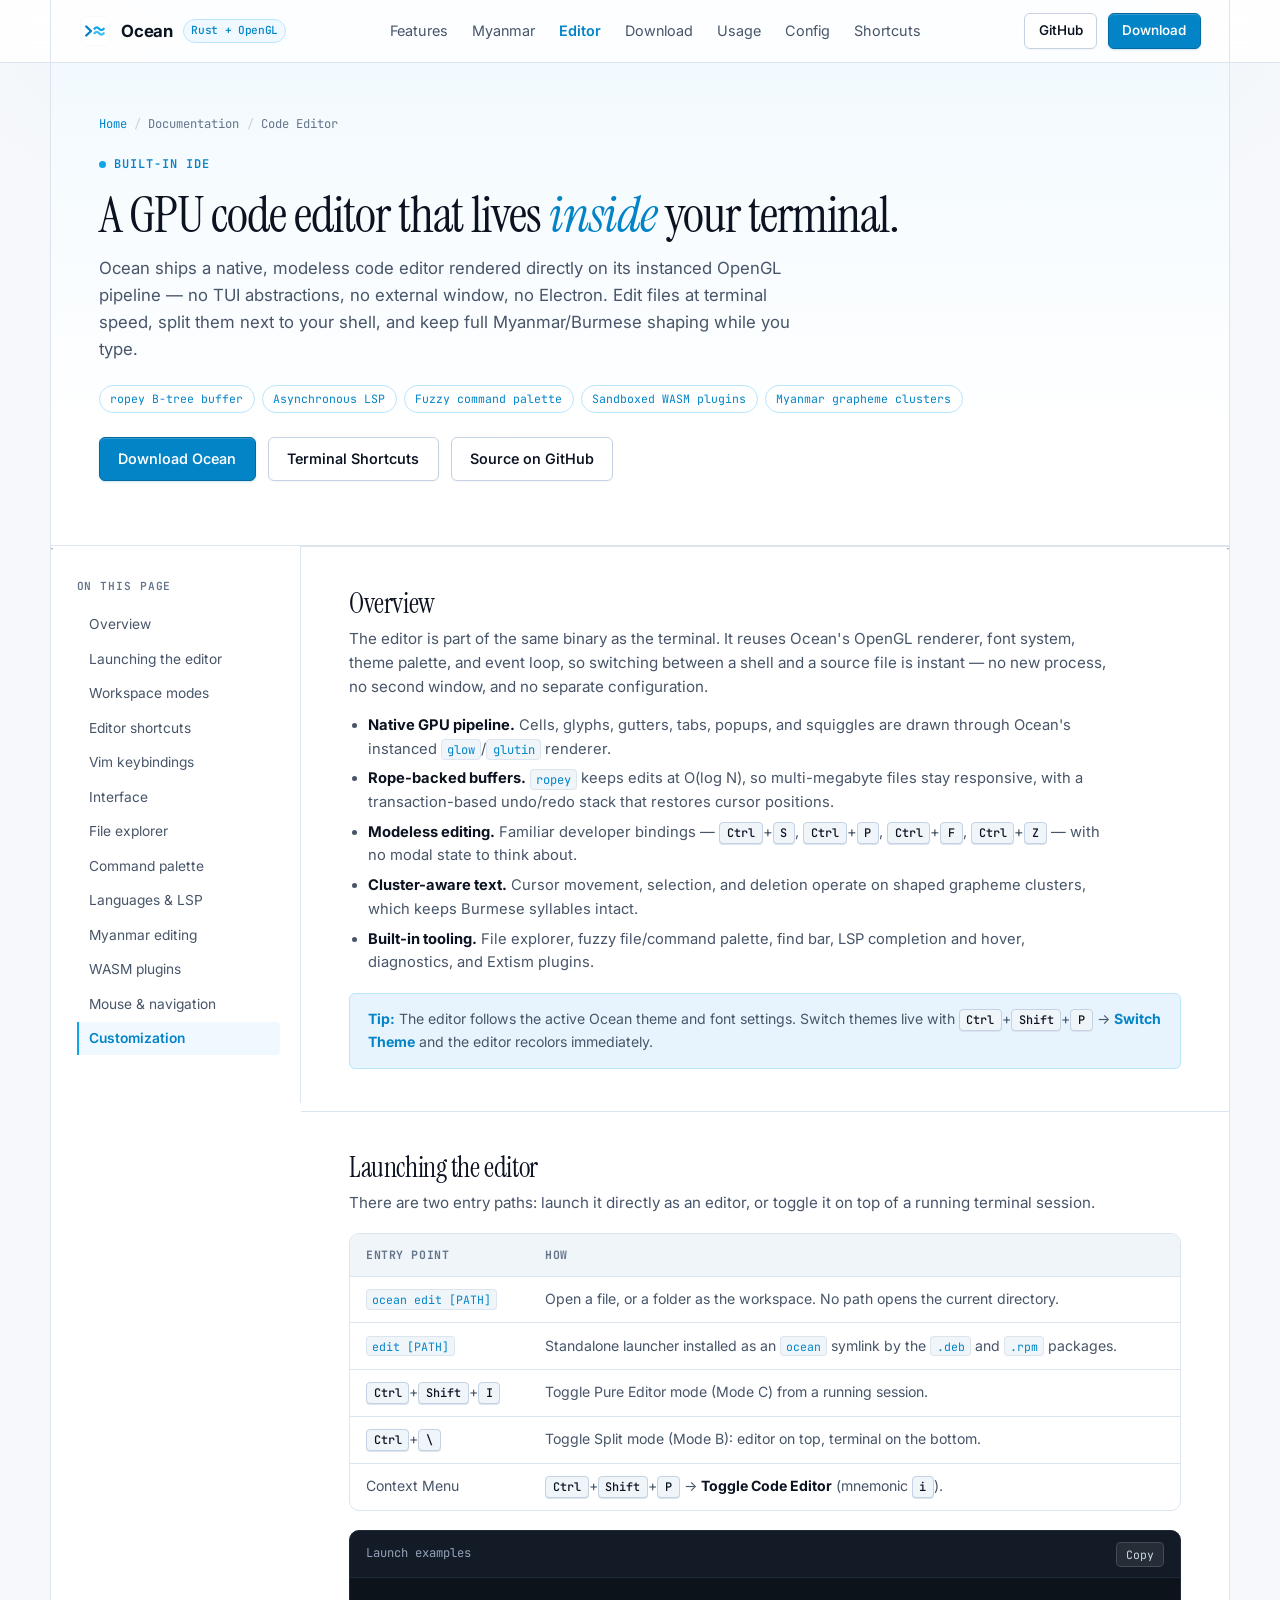
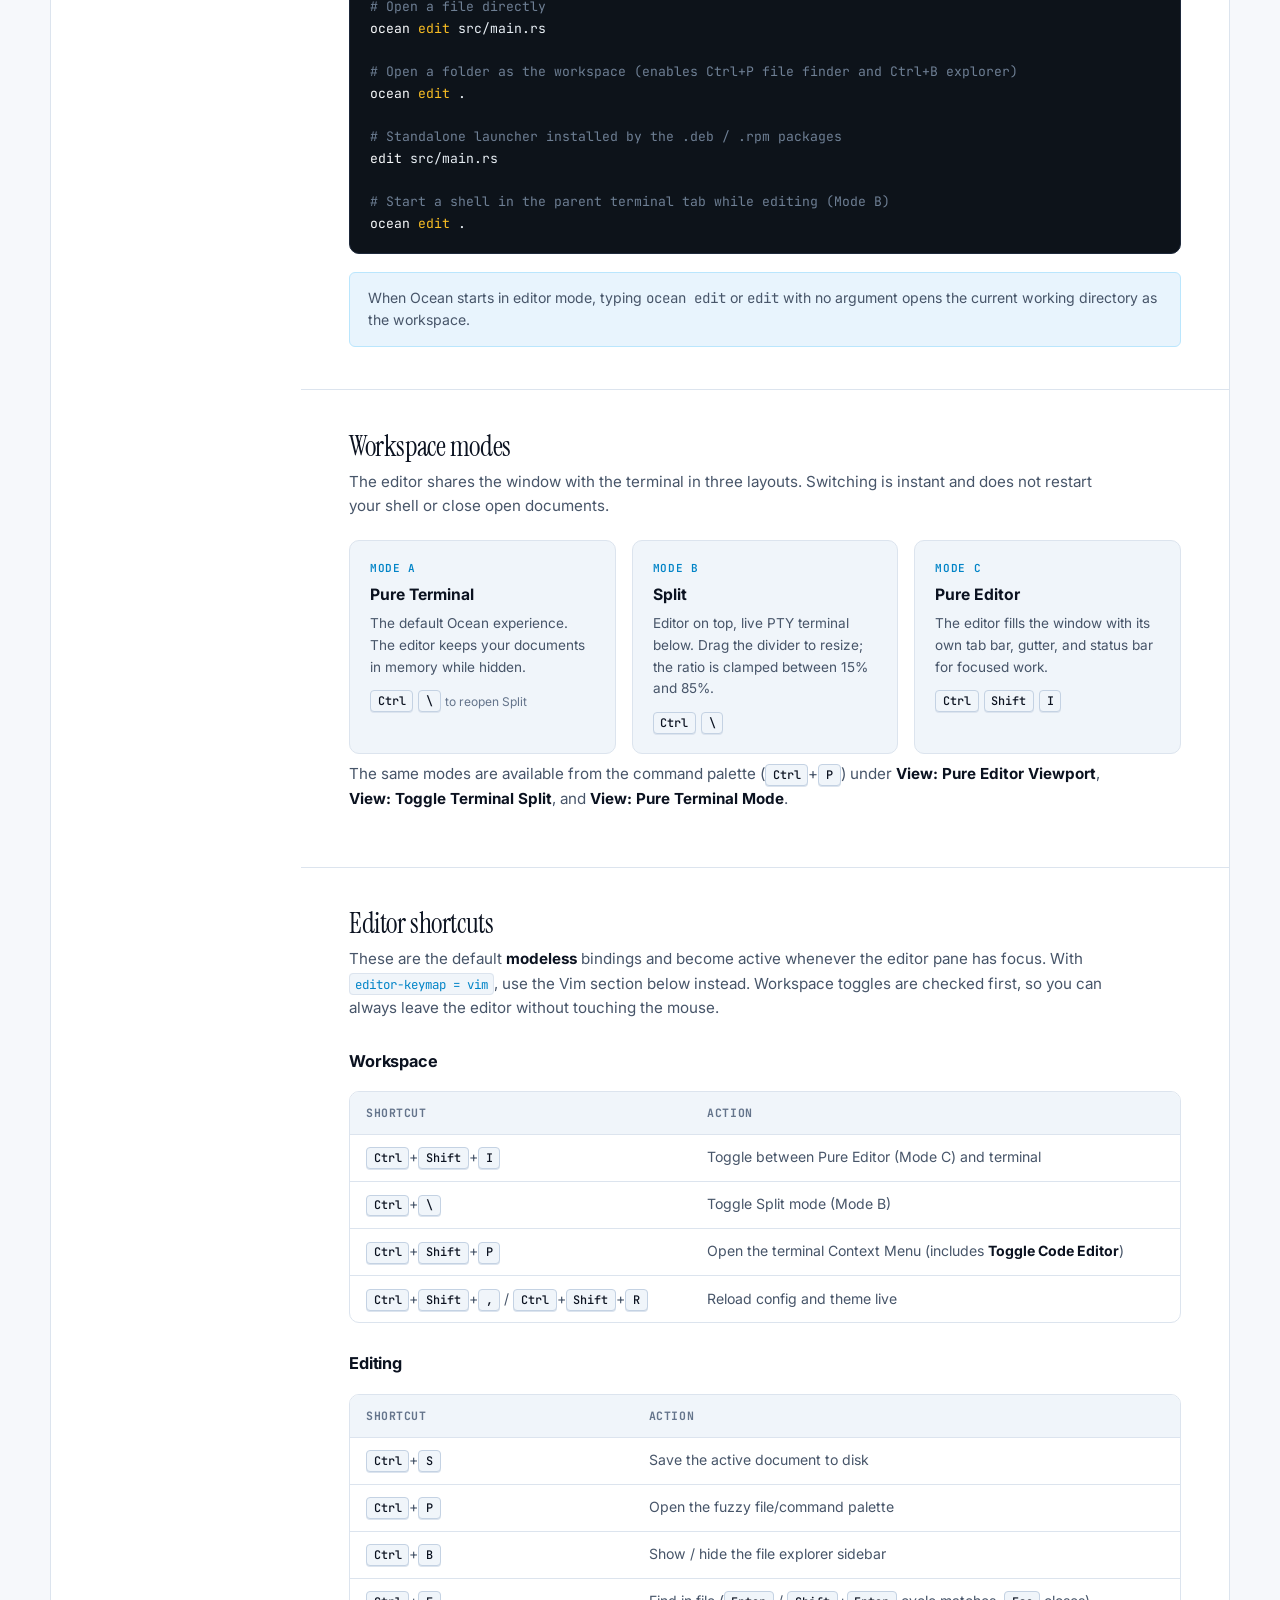
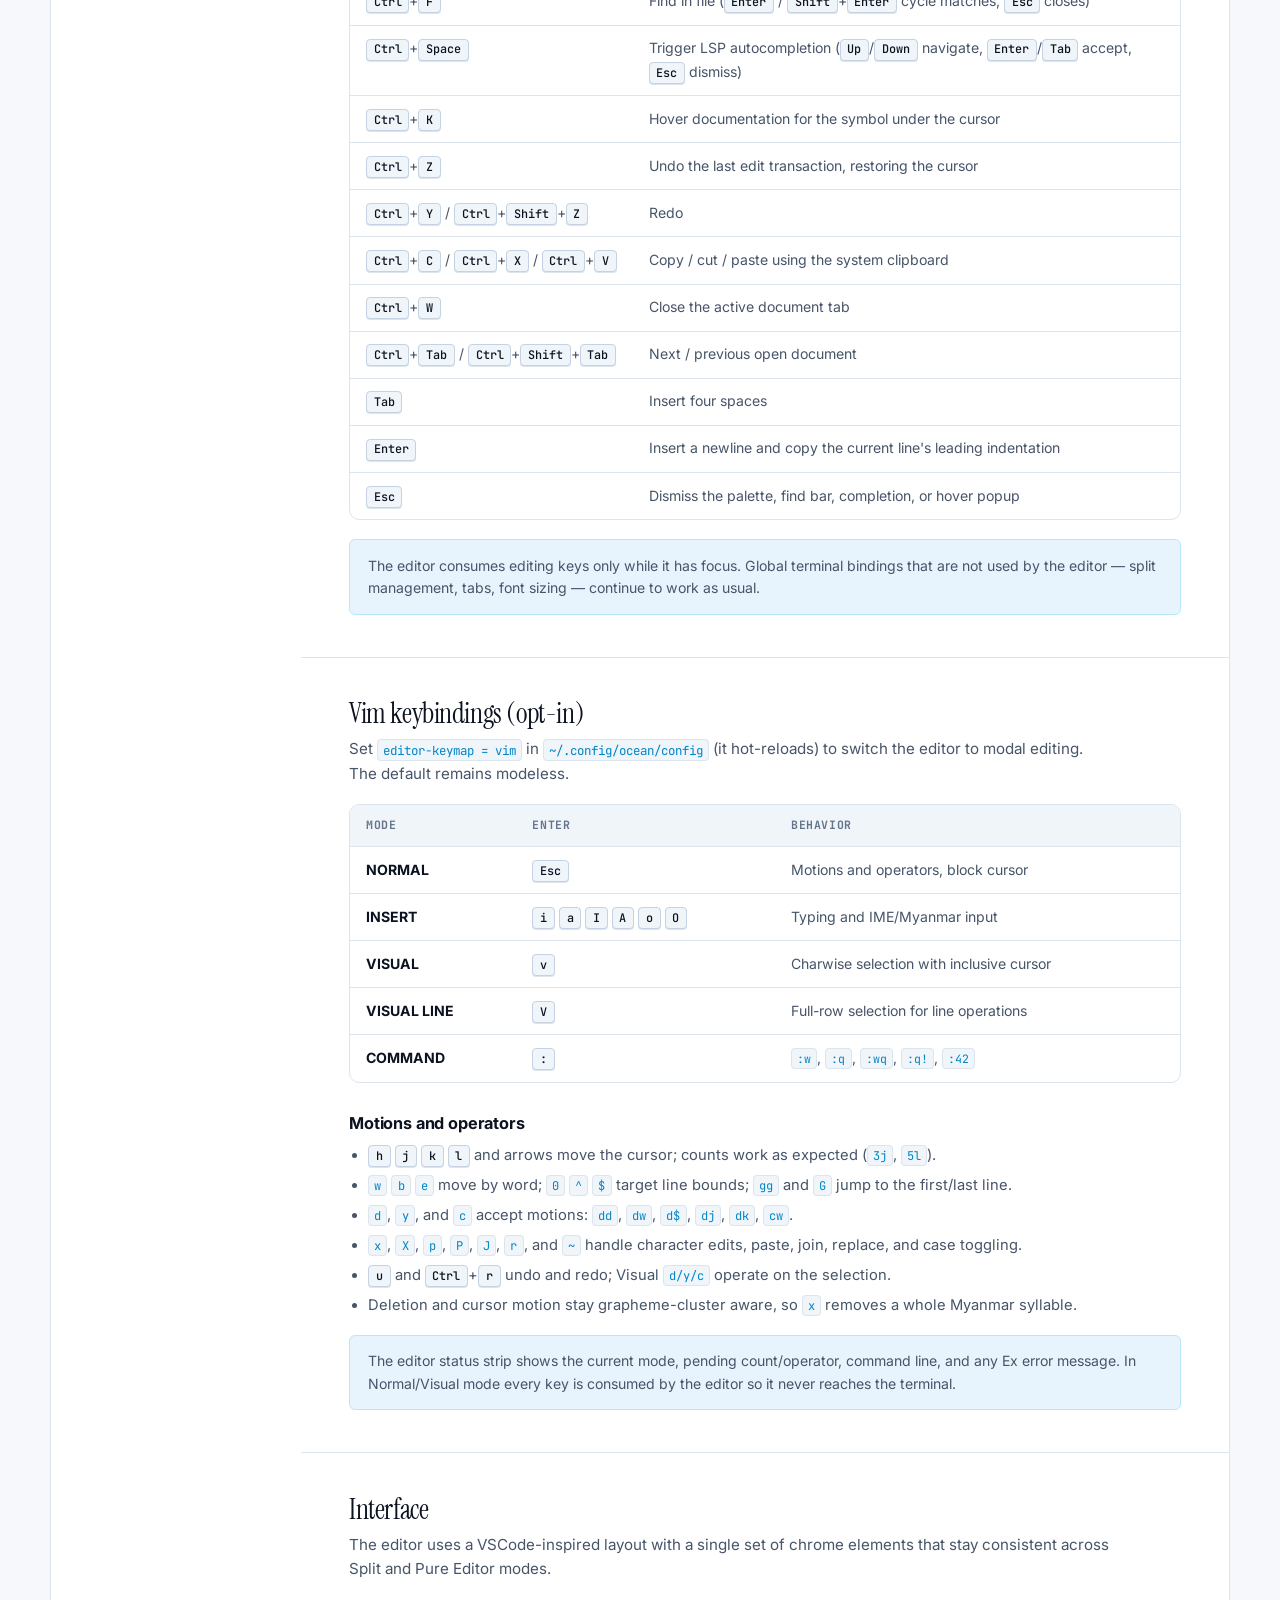
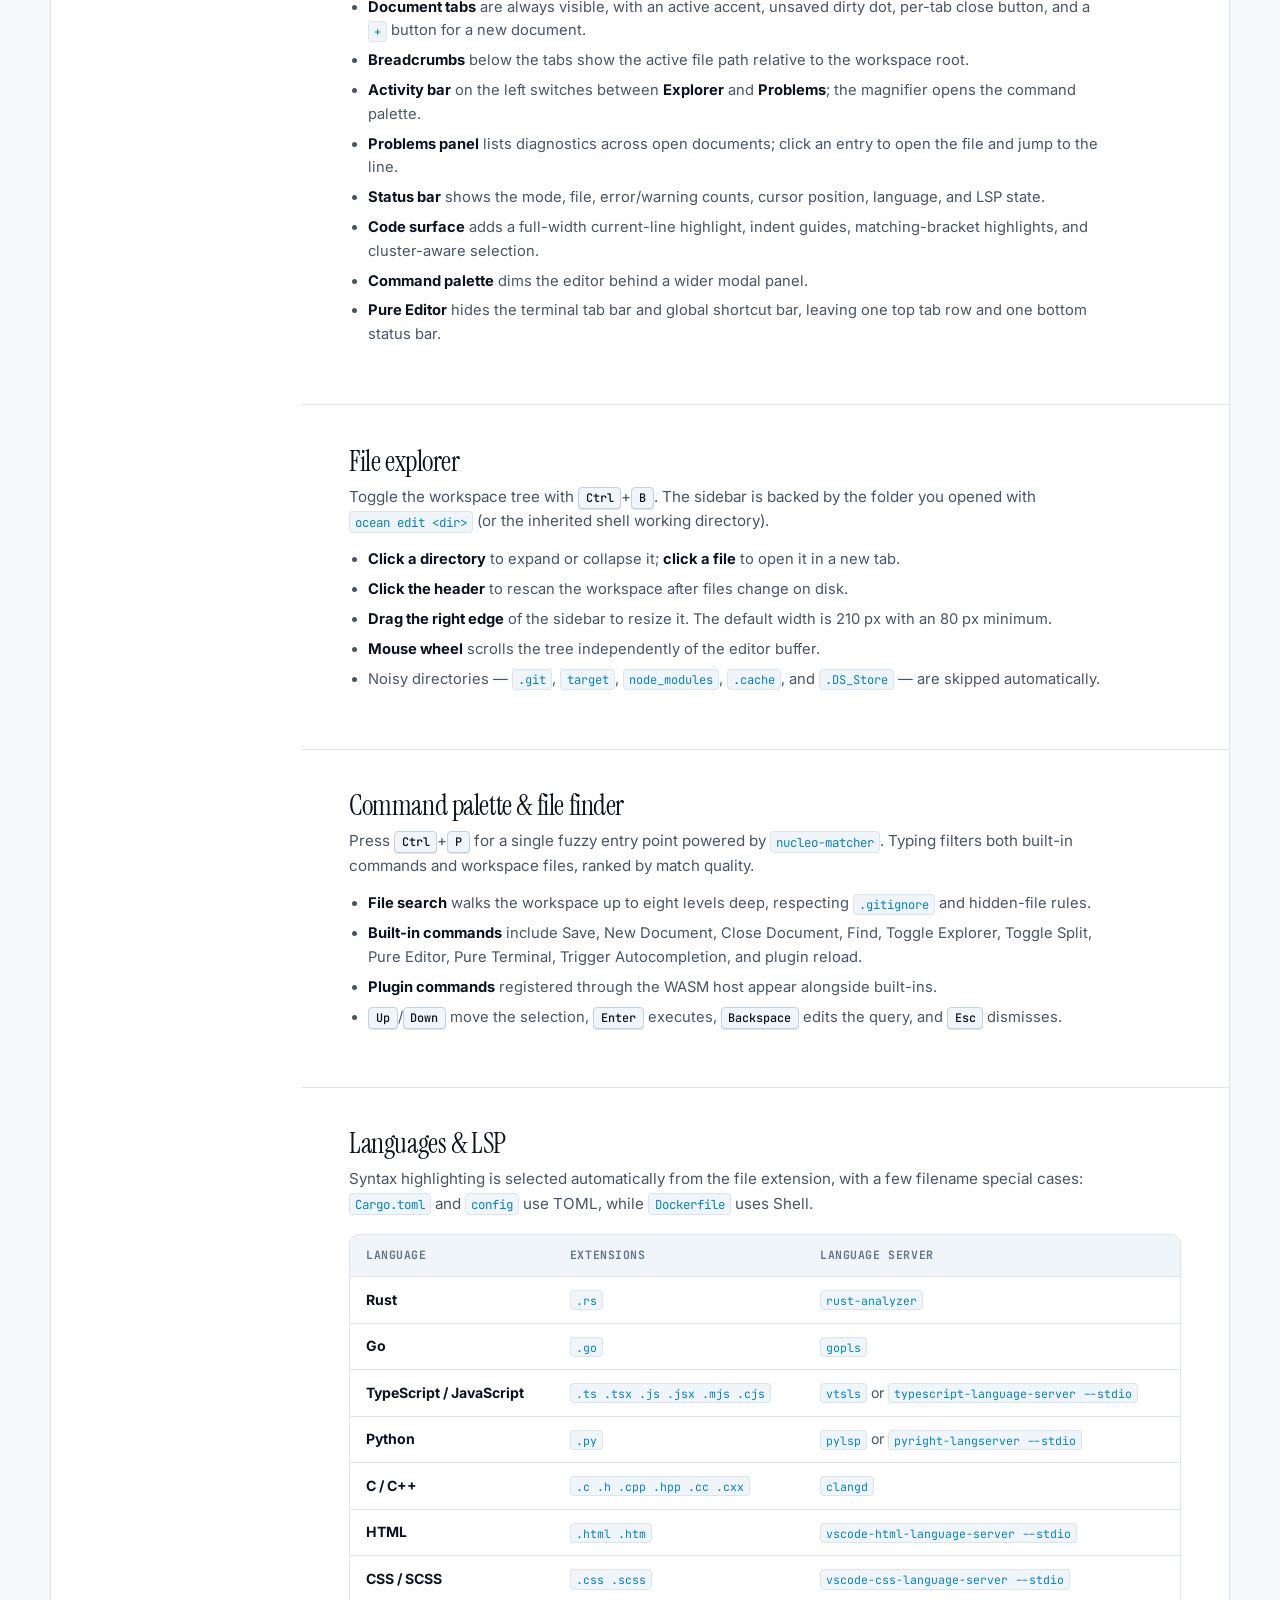
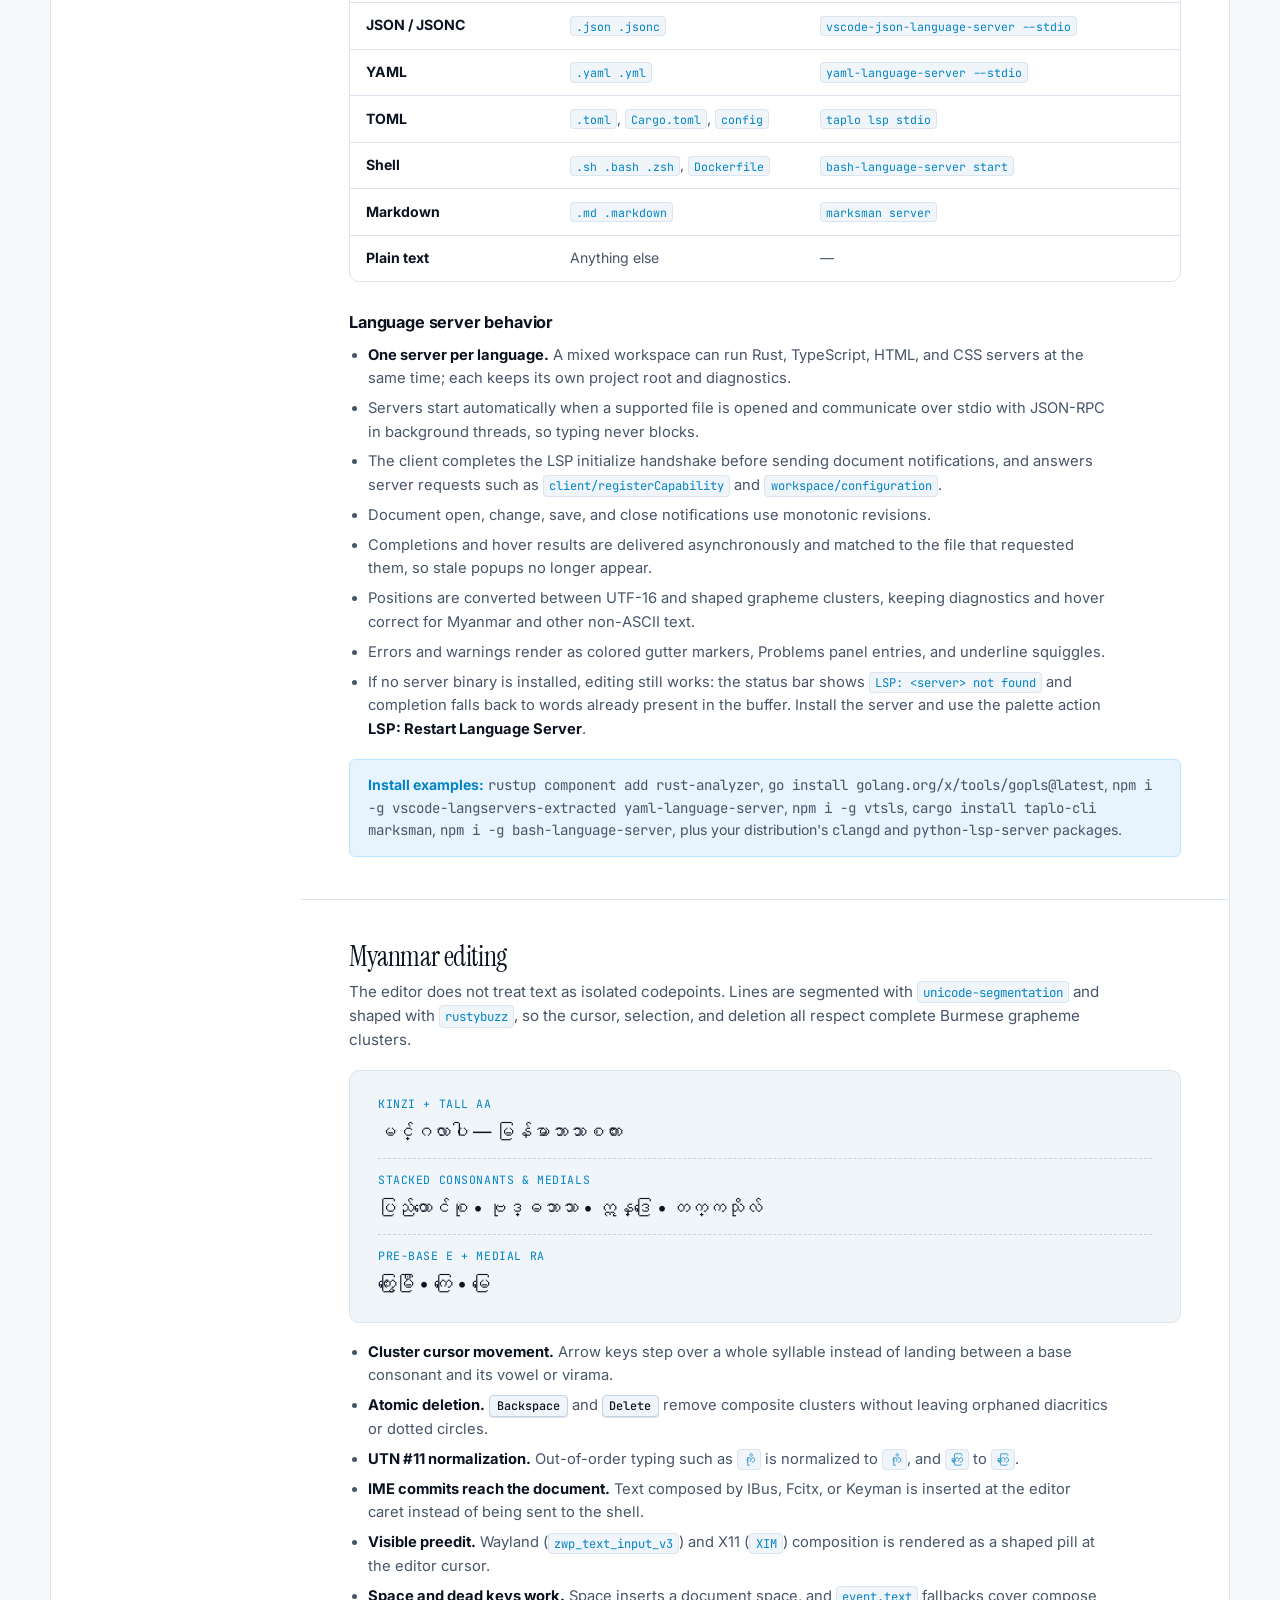
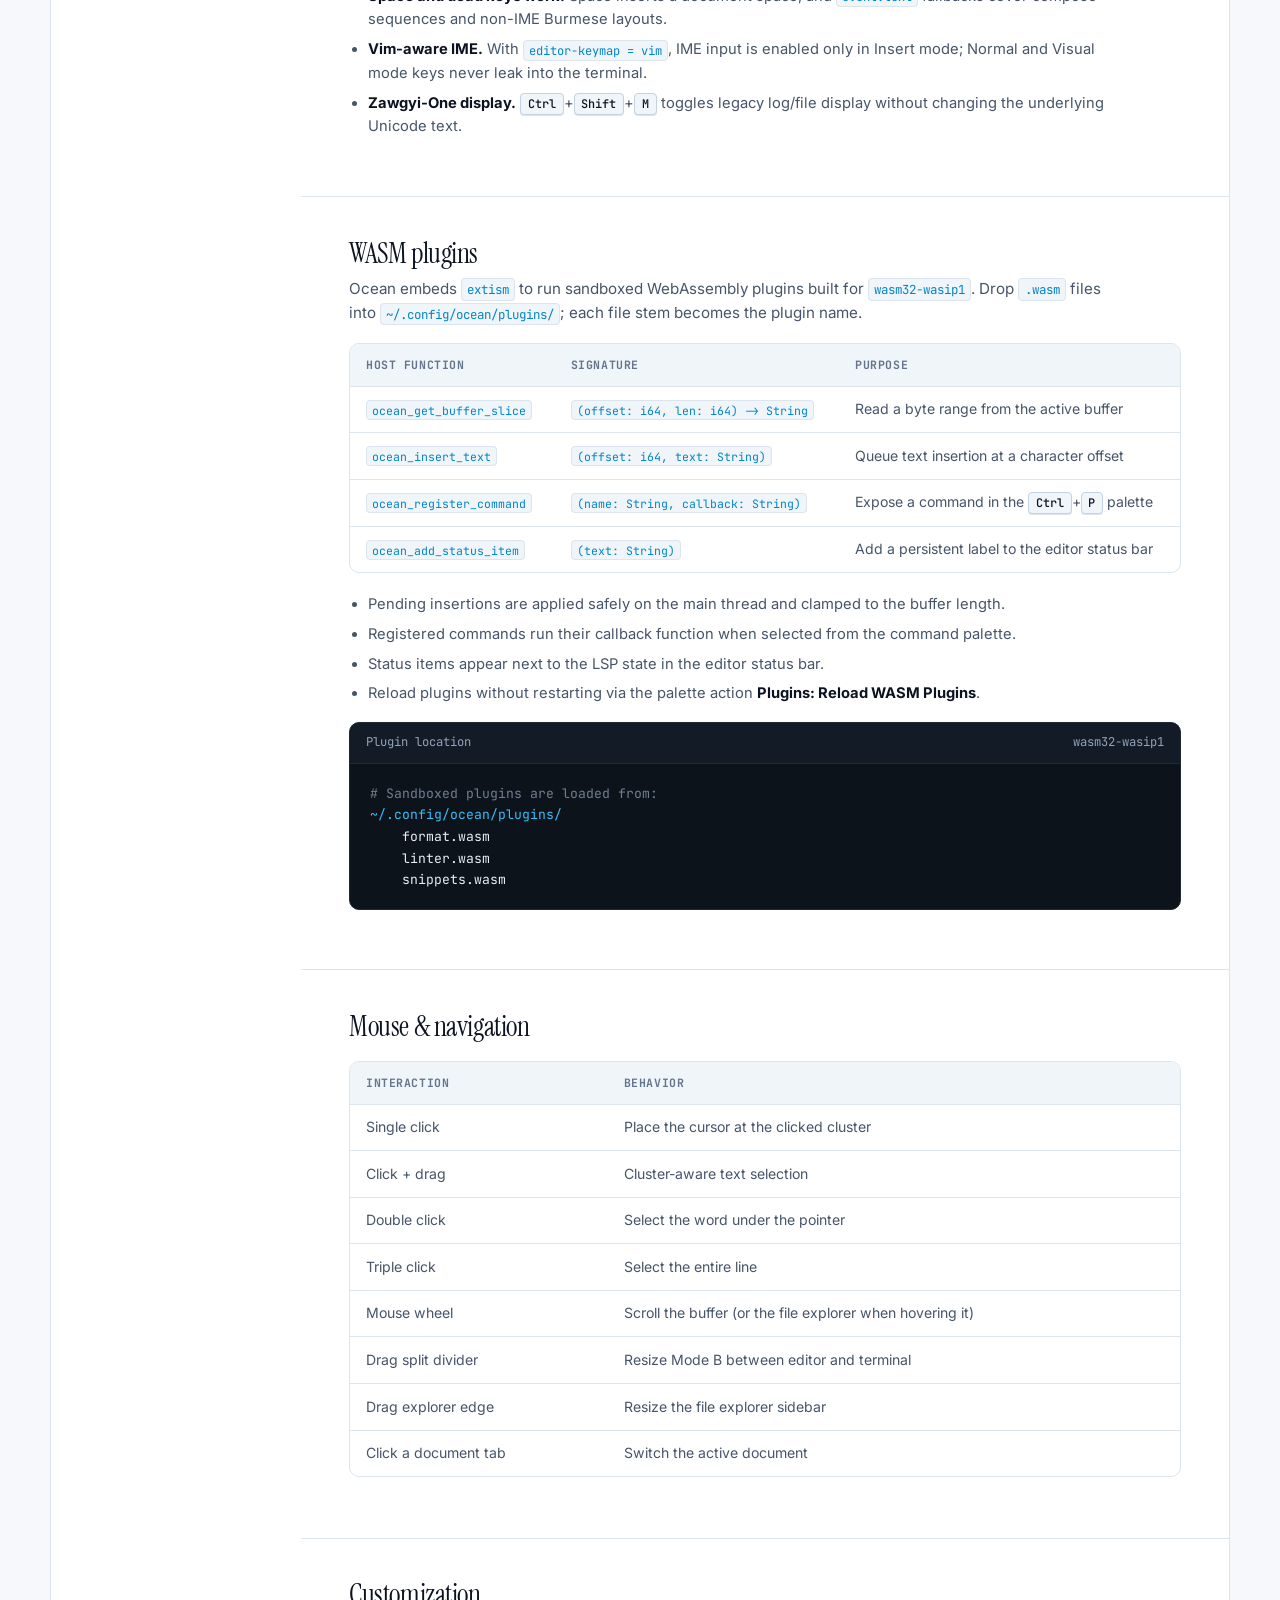
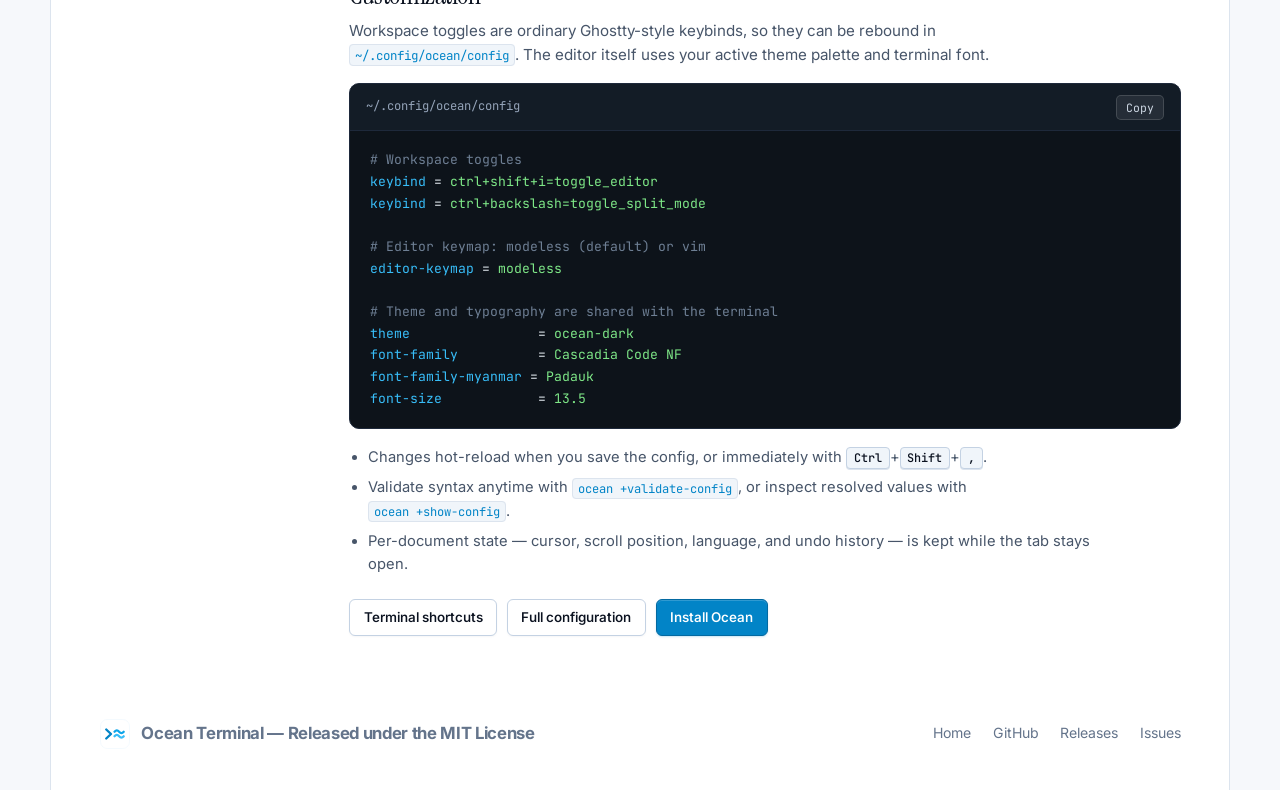
==== website/editor.html @ 5d6ac812 "added: editor" ====
<!DOCTYPE html>
<html lang="en">
<head>
  <meta charset="UTF-8" />
  <meta name="viewport" content="width=device-width, initial-scale=1.0" />
  <title>Ocean Code Editor — Documentation | GPU Editor with LSP, WASM Plugins &amp; Myanmar Shaping</title>
  <meta
    name="description"
    content="Complete documentation for Ocean's built-in GPU code editor: workspace modes, modeless shortcuts, file explorer, fuzzy command palette, LSP, syntax highlighting, Myanmar grapheme editing, and sandboxed WASM plugins."
  />
  <link rel="icon" type="image/svg+xml" href="./assets/ocean.svg" />
  <link rel="preconnect" href="https://fonts.googleapis.com" />
  <link rel="preconnect" href="https://fonts.gstatic.com" crossorigin />
  <link
    href="https://fonts.googleapis.com/css2?family=Instrument+Serif:ital@0;1&family=Inter:wght@400;500;600;700&family=JetBrains+Mono:wght@400;500;600&display=swap"
    rel="stylesheet"
  />
  <link rel="stylesheet" href="./styles.css" />
</head>
<body>
  <header class="site-header">
    <div class="header-inner">
      <a href="./index.html" class="brand">
        <img src="./assets/ocean.svg" alt="Ocean Terminal Logo" class="brand-logo" />
        <span>Ocean</span>
        <span class="brand-badge">Rust + OpenGL</span>
      </a>

      <nav class="main-nav" aria-label="Primary Navigation">
        <a href="./index.html#features">Features</a>
        <a href="./index.html#myanmar">Myanmar</a>
        <a href="./editor.html" class="is-active" aria-current="page">Editor</a>
        <a href="./index.html#download">Download</a>
        <a href="./index.html#usage">Usage</a>
        <a href="./index.html#config">Config</a>
        <a href="./index.html#shortcuts">Shortcuts</a>
      </nav>

      <div class="header-actions">
        <a
          href="https://github.com/moekyawsoe/ocean"
          target="_blank"
          rel="noopener noreferrer"
          class="btn btn-secondary btn-sm"
        >
          GitHub
        </a>
        <a href="./index.html#download" class="btn btn-primary btn-sm">Download</a>
      </div>
    </div>
  </header>

  <main id="top" class="rail-shell">
    <section class="docs-hero section-band">
      <div class="docs-breadcrumb">
        <a href="./index.html">Home</a><span>/</span>Documentation<span>/</span>Code Editor
      </div>
      <div class="section-eyebrow">Built-in IDE</div>
      <h1>A GPU code editor that lives <em>inside</em> your terminal.</h1>
      <p class="lead">
        Ocean ships a native, modeless code editor rendered directly on its instanced OpenGL pipeline — no TUI
        abstractions, no external window, no Electron. Edit files at terminal speed, split them next to your shell, and
        keep full Myanmar/Burmese shaping while you type.
      </p>
      <div class="docs-meta-row">
        <span class="docs-meta-pill">ropey B-tree buffer</span>
        <span class="docs-meta-pill">Asynchronous LSP</span>
        <span class="docs-meta-pill">Fuzzy command palette</span>
        <span class="docs-meta-pill">Sandboxed WASM plugins</span>
        <span class="docs-meta-pill">Myanmar grapheme clusters</span>
      </div>
      <div class="hero-cta-row">
        <a href="./index.html#download" class="btn btn-primary">Download Ocean</a>
        <a href="./index.html#shortcuts" class="btn btn-secondary">Terminal Shortcuts</a>
        <a
          href="https://github.com/moekyawsoe/ocean"
          target="_blank"
          rel="noopener noreferrer"
          class="btn btn-secondary"
        >
          Source on GitHub
        </a>
      </div>
    </section>

    <div class="docs-layout">
      <aside class="docs-sidebar" aria-label="Documentation contents">
        <div class="docs-sidebar-label">On this page</div>
        <nav class="docs-nav">
          <a href="#overview">Overview</a>
          <a href="#launching">Launching the editor</a>
          <a href="#modes">Workspace modes</a>
          <a href="#shortcuts">Editor shortcuts</a>
          <a href="#vim">Vim keybindings</a>
          <a href="#interface">Interface</a>
          <a href="#explorer">File explorer</a>
          <a href="#palette">Command palette</a>
          <a href="#languages">Languages &amp; LSP</a>
          <a href="#myanmar">Myanmar editing</a>
          <a href="#plugins">WASM plugins</a>
          <a href="#mouse">Mouse &amp; navigation</a>
          <a href="#customize">Customization</a>
        </nav>
      </aside>

      <div class="docs-body">
        <section class="docs-section" id="overview">
          <h2>Overview</h2>
          <p>
            The editor is part of the same binary as the terminal. It reuses Ocean's OpenGL renderer, font system, theme
            palette, and event loop, so switching between a shell and a source file is instant — no new process, no
            second window, and no separate configuration.
          </p>
          <ul>
            <li><strong>Native GPU pipeline.</strong> Cells, glyphs, gutters, tabs, popups, and squiggles are drawn through Ocean's instanced <code>glow</code>/<code>glutin</code> renderer.</li>
            <li><strong>Rope-backed buffers.</strong> <code>ropey</code> keeps edits at O(log N), so multi-megabyte files stay responsive, with a transaction-based undo/redo stack that restores cursor positions.</li>
            <li><strong>Modeless editing.</strong> Familiar developer bindings — <kbd>Ctrl</kbd>+<kbd>S</kbd>, <kbd>Ctrl</kbd>+<kbd>P</kbd>, <kbd>Ctrl</kbd>+<kbd>F</kbd>, <kbd>Ctrl</kbd>+<kbd>Z</kbd> — with no modal state to think about.</li>
            <li><strong>Cluster-aware text.</strong> Cursor movement, selection, and deletion operate on shaped grapheme clusters, which keeps Burmese syllables intact.</li>
            <li><strong>Built-in tooling.</strong> File explorer, fuzzy file/command palette, find bar, LSP completion and hover, diagnostics, and Extism plugins.</li>
          </ul>
          <div class="docs-note">
            <strong>Tip:</strong> The editor follows the active Ocean theme and font settings. Switch themes live with
            <kbd>Ctrl</kbd>+<kbd>Shift</kbd>+<kbd>P</kbd> → <strong>Switch Theme</strong> and the editor recolors immediately.
          </div>
        </section>

        <section class="docs-section" id="launching">
          <h2>Launching the editor</h2>
          <p>
            There are two entry paths: launch it directly as an editor, or toggle it on top of a running terminal session.
          </p>

          <div class="docs-table-wrap">
            <table class="docs-table">
              <thead>
                <tr><th>Entry point</th><th>How</th></tr>
              </thead>
              <tbody>
                <tr><td><code>ocean edit [PATH]</code></td><td>Open a file, or a folder as the workspace. No path opens the current directory.</td></tr>
                <tr><td><code>edit [PATH]</code></td><td>Standalone launcher installed as an <code>ocean</code> symlink by the <code>.deb</code> and <code>.rpm</code> packages.</td></tr>
                <tr><td><kbd>Ctrl</kbd>+<kbd>Shift</kbd>+<kbd>I</kbd></td><td>Toggle Pure Editor mode (Mode C) from a running session.</td></tr>
                <tr><td><kbd>Ctrl</kbd>+<kbd>\</kbd></td><td>Toggle Split mode (Mode B): editor on top, terminal on the bottom.</td></tr>
                <tr><td>Context Menu</td><td><kbd>Ctrl</kbd>+<kbd>Shift</kbd>+<kbd>P</kbd> → <strong>Toggle Code Editor</strong> (mnemonic <kbd>i</kbd>).</td></tr>
              </tbody>
            </table>
          </div>

          <div class="code-card">
            <div class="code-card-header">
              <span>Launch examples</span>
              <button type="button" class="copy-btn" data-copy-target="docs-launch">Copy</button>
            </div>
            <pre id="docs-launch"><span class="tok-comment"># Open a file directly</span>
<span class="tok-cmd">ocean</span> <span class="tok-flag">edit</span> src/main.rs

<span class="tok-comment"># Open a folder as the workspace (enables Ctrl+P file finder and Ctrl+B explorer)</span>
<span class="tok-cmd">ocean</span> <span class="tok-flag">edit</span> .

<span class="tok-comment"># Standalone launcher installed by the .deb / .rpm packages</span>
<span class="tok-cmd">edit</span> src/main.rs

<span class="tok-comment"># Start a shell in the parent terminal tab while editing (Mode B)</span>
<span class="tok-cmd">ocean</span> <span class="tok-flag">edit</span> .</pre>
          </div>

          <div class="docs-note">
            When Ocean starts in editor mode, typing <code>ocean edit</code> or <code>edit</code> with no argument opens
            the current working directory as the workspace.
          </div>
        </section>

        <section class="docs-section" id="modes">
          <h2>Workspace modes</h2>
          <p>
            The editor shares the window with the terminal in three layouts. Switching is instant and does not restart
            your shell or close open documents.
          </p>

          <div class="mode-grid">
            <article class="mode-card">
              <div class="mode-tag">Mode A</div>
              <h4>Pure Terminal</h4>
              <p>The default Ocean experience. The editor keeps your documents in memory while hidden.</p>
              <div class="mode-keys"><kbd>Ctrl</kbd><kbd>\</kbd><span class="shortcut-hint">to reopen Split</span></div>
            </article>

            <article class="mode-card">
              <div class="mode-tag">Mode B</div>
              <h4>Split</h4>
              <p>Editor on top, live PTY terminal below. Drag the divider to resize; the ratio is clamped between 15% and 85%.</p>
              <div class="mode-keys"><kbd>Ctrl</kbd><kbd>\</kbd></div>
            </article>

            <article class="mode-card">
              <div class="mode-tag">Mode C</div>
              <h4>Pure Editor</h4>
              <p>The editor fills the window with its own tab bar, gutter, and status bar for focused work.</p>
              <div class="mode-keys"><kbd>Ctrl</kbd><kbd>Shift</kbd><kbd>I</kbd></div>
            </article>
          </div>

          <p>
            The same modes are available from the command palette (<kbd>Ctrl</kbd>+<kbd>P</kbd>) under
            <strong>View: Pure Editor Viewport</strong>, <strong>View: Toggle Terminal Split</strong>, and
            <strong>View: Pure Terminal Mode</strong>.
          </p>
        </section>

        <section class="docs-section" id="shortcuts">
          <h2>Editor shortcuts</h2>
          <p>
            These are the default <strong>modeless</strong> bindings and become active whenever the editor pane has
            focus. With <code>editor-keymap = vim</code>, use the Vim section below instead. Workspace toggles are
            checked first, so you can always leave the editor without touching the mouse.
          </p>

          <h3>Workspace</h3>
          <div class="docs-table-wrap">
            <table class="docs-table">
              <thead>
                <tr><th>Shortcut</th><th>Action</th></tr>
              </thead>
              <tbody>
                <tr><td><kbd>Ctrl</kbd>+<kbd>Shift</kbd>+<kbd>I</kbd></td><td>Toggle between Pure Editor (Mode C) and terminal</td></tr>
                <tr><td><kbd>Ctrl</kbd>+<kbd>\</kbd></td><td>Toggle Split mode (Mode B)</td></tr>
                <tr><td><kbd>Ctrl</kbd>+<kbd>Shift</kbd>+<kbd>P</kbd></td><td>Open the terminal Context Menu (includes <strong>Toggle Code Editor</strong>)</td></tr>
                <tr><td><kbd>Ctrl</kbd>+<kbd>Shift</kbd>+<kbd>,</kbd> / <kbd>Ctrl</kbd>+<kbd>Shift</kbd>+<kbd>R</kbd></td><td>Reload config and theme live</td></tr>
              </tbody>
            </table>
          </div>

          <h3>Editing</h3>
          <div class="docs-table-wrap">
            <table class="docs-table">
              <thead>
                <tr><th>Shortcut</th><th>Action</th></tr>
              </thead>
              <tbody>
                <tr><td><kbd>Ctrl</kbd>+<kbd>S</kbd></td><td>Save the active document to disk</td></tr>
                <tr><td><kbd>Ctrl</kbd>+<kbd>P</kbd></td><td>Open the fuzzy file/command palette</td></tr>
                <tr><td><kbd>Ctrl</kbd>+<kbd>B</kbd></td><td>Show / hide the file explorer sidebar</td></tr>
                <tr><td><kbd>Ctrl</kbd>+<kbd>F</kbd></td><td>Find in file (<kbd>Enter</kbd> / <kbd>Shift</kbd>+<kbd>Enter</kbd> cycle matches, <kbd>Esc</kbd> closes)</td></tr>
                <tr><td><kbd>Ctrl</kbd>+<kbd>Space</kbd></td><td>Trigger LSP autocompletion (<kbd>Up</kbd>/<kbd>Down</kbd> navigate, <kbd>Enter</kbd>/<kbd>Tab</kbd> accept, <kbd>Esc</kbd> dismiss)</td></tr>
                <tr><td><kbd>Ctrl</kbd>+<kbd>K</kbd></td><td>Hover documentation for the symbol under the cursor</td></tr>
                <tr><td><kbd>Ctrl</kbd>+<kbd>Z</kbd></td><td>Undo the last edit transaction, restoring the cursor</td></tr>
                <tr><td><kbd>Ctrl</kbd>+<kbd>Y</kbd> / <kbd>Ctrl</kbd>+<kbd>Shift</kbd>+<kbd>Z</kbd></td><td>Redo</td></tr>
                <tr><td><kbd>Ctrl</kbd>+<kbd>C</kbd> / <kbd>Ctrl</kbd>+<kbd>X</kbd> / <kbd>Ctrl</kbd>+<kbd>V</kbd></td><td>Copy / cut / paste using the system clipboard</td></tr>
                <tr><td><kbd>Ctrl</kbd>+<kbd>W</kbd></td><td>Close the active document tab</td></tr>
                <tr><td><kbd>Ctrl</kbd>+<kbd>Tab</kbd> / <kbd>Ctrl</kbd>+<kbd>Shift</kbd>+<kbd>Tab</kbd></td><td>Next / previous open document</td></tr>
                <tr><td><kbd>Tab</kbd></td><td>Insert four spaces</td></tr>
                <tr><td><kbd>Enter</kbd></td><td>Insert a newline and copy the current line's leading indentation</td></tr>
                <tr><td><kbd>Esc</kbd></td><td>Dismiss the palette, find bar, completion, or hover popup</td></tr>
              </tbody>
            </table>
          </div>

          <div class="docs-note">
            The editor consumes editing keys only while it has focus. Global terminal bindings that are not used by the
            editor — split management, tabs, font sizing — continue to work as usual.
          </div>
        </section>

        <section class="docs-section" id="vim">
          <h2>Vim keybindings (opt-in)</h2>
          <p>
            Set <code>editor-keymap = vim</code> in <code>~/.config/ocean/config</code> (it hot-reloads) to switch the
            editor to modal editing. The default remains modeless.
          </p>

          <div class="docs-table-wrap">
            <table class="docs-table">
              <thead><tr><th>Mode</th><th>Enter</th><th>Behavior</th></tr></thead>
              <tbody>
                <tr><td><strong>NORMAL</strong></td><td><kbd>Esc</kbd></td><td>Motions and operators, block cursor</td></tr>
                <tr><td><strong>INSERT</strong></td><td><kbd>i</kbd> <kbd>a</kbd> <kbd>I</kbd> <kbd>A</kbd> <kbd>o</kbd> <kbd>O</kbd></td><td>Typing and IME/Myanmar input</td></tr>
                <tr><td><strong>VISUAL</strong></td><td><kbd>v</kbd></td><td>Charwise selection with inclusive cursor</td></tr>
                <tr><td><strong>VISUAL LINE</strong></td><td><kbd>V</kbd></td><td>Full-row selection for line operations</td></tr>
                <tr><td><strong>COMMAND</strong></td><td><kbd>:</kbd></td><td><code>:w</code>, <code>:q</code>, <code>:wq</code>, <code>:q!</code>, <code>:42</code></td></tr>
              </tbody>
            </table>
          </div>

          <h3>Motions and operators</h3>
          <ul>
            <li><kbd>h</kbd> <kbd>j</kbd> <kbd>k</kbd> <kbd>l</kbd> and arrows move the cursor; counts work as expected (<code>3j</code>, <code>5l</code>).</li>
            <li><code>w</code> <code>b</code> <code>e</code> move by word; <code>0</code> <code>^</code> <code>$</code> target line bounds; <code>gg</code> and <code>G</code> jump to the first/last line.</li>
            <li><code>d</code>, <code>y</code>, and <code>c</code> accept motions: <code>dd</code>, <code>dw</code>, <code>d$</code>, <code>dj</code>, <code>dk</code>, <code>cw</code>.</li>
            <li><code>x</code>, <code>X</code>, <code>p</code>, <code>P</code>, <code>J</code>, <code>r</code>, and <code>~</code> handle character edits, paste, join, replace, and case toggling.</li>
            <li><kbd>u</kbd> and <kbd>Ctrl</kbd>+<kbd>r</kbd> undo and redo; Visual <code>d/y/c</code> operate on the selection.</li>
            <li>Deletion and cursor motion stay grapheme-cluster aware, so <code>x</code> removes a whole Myanmar syllable.</li>
          </ul>

          <div class="docs-note">
            The editor status strip shows the current mode, pending count/operator, command line, and any Ex error
            message. In Normal/Visual mode every key is consumed by the editor so it never reaches the terminal.
          </div>
        </section>

        <section class="docs-section" id="interface">
          <h2>Interface</h2>
          <p>
            The editor uses a VSCode-inspired layout with a single set of chrome elements that stay consistent across
            Split and Pure Editor modes.
          </p>
          <ul>
            <li><strong>Document tabs</strong> are always visible, with an active accent, unsaved dirty dot, per-tab close button, and a <code>+</code> button for a new document.</li>
            <li><strong>Breadcrumbs</strong> below the tabs show the active file path relative to the workspace root.</li>
            <li><strong>Activity bar</strong> on the left switches between <strong>Explorer</strong> and <strong>Problems</strong>; the magnifier opens the command palette.</li>
            <li><strong>Problems panel</strong> lists diagnostics across open documents; click an entry to open the file and jump to the line.</li>
            <li><strong>Status bar</strong> shows the mode, file, error/warning counts, cursor position, language, and LSP state.</li>
            <li><strong>Code surface</strong> adds a full-width current-line highlight, indent guides, matching-bracket highlights, and cluster-aware selection.</li>
            <li><strong>Command palette</strong> dims the editor behind a wider modal panel.</li>
            <li><strong>Pure Editor</strong> hides the terminal tab bar and global shortcut bar, leaving one top tab row and one bottom status bar.</li>
          </ul>
        </section>

        <section class="docs-section" id="explorer">
          <h2>File explorer</h2>
          <p>
            Toggle the workspace tree with <kbd>Ctrl</kbd>+<kbd>B</kbd>. The sidebar is backed by the folder you opened
            with <code>ocean edit &lt;dir&gt;</code> (or the inherited shell working directory).
          </p>
          <ul>
            <li><strong>Click a directory</strong> to expand or collapse it; <strong>click a file</strong> to open it in a new tab.</li>
            <li><strong>Click the header</strong> to rescan the workspace after files change on disk.</li>
            <li><strong>Drag the right edge</strong> of the sidebar to resize it. The default width is 210 px with an 80 px minimum.</li>
            <li><strong>Mouse wheel</strong> scrolls the tree independently of the editor buffer.</li>
            <li>Noisy directories — <code>.git</code>, <code>target</code>, <code>node_modules</code>, <code>.cache</code>, and <code>.DS_Store</code> — are skipped automatically.</li>
          </ul>
        </section>

        <section class="docs-section" id="palette">
          <h2>Command palette &amp; file finder</h2>
          <p>
            Press <kbd>Ctrl</kbd>+<kbd>P</kbd> for a single fuzzy entry point powered by <code>nucleo-matcher</code>.
            Typing filters both built-in commands and workspace files, ranked by match quality.
          </p>
          <ul>
            <li><strong>File search</strong> walks the workspace up to eight levels deep, respecting <code>.gitignore</code> and hidden-file rules.</li>
            <li><strong>Built-in commands</strong> include Save, New Document, Close Document, Find, Toggle Explorer, Toggle Split, Pure Editor, Pure Terminal, Trigger Autocompletion, and plugin reload.</li>
            <li><strong>Plugin commands</strong> registered through the WASM host appear alongside built-ins.</li>
            <li><kbd>Up</kbd>/<kbd>Down</kbd> move the selection, <kbd>Enter</kbd> executes, <kbd>Backspace</kbd> edits the query, and <kbd>Esc</kbd> dismisses.</li>
          </ul>
        </section>

        <section class="docs-section" id="languages">
          <h2>Languages &amp; LSP</h2>
          <p>
            Syntax highlighting is selected automatically from the file extension, with a few filename special cases:
            <code>Cargo.toml</code> and <code>config</code> use TOML, while <code>Dockerfile</code> uses Shell.
          </p>

          <div class="docs-table-wrap">
            <table class="docs-table">
              <thead>
                <tr><th>Language</th><th>Extensions</th><th>Language server</th></tr>
              </thead>
              <tbody>
                <tr><td><strong>Rust</strong></td><td><code>.rs</code></td><td><code>rust-analyzer</code></td></tr>
                <tr><td><strong>Go</strong></td><td><code>.go</code></td><td><code>gopls</code></td></tr>
                <tr><td><strong>TypeScript / JavaScript</strong></td><td><code>.ts .tsx .js .jsx .mjs .cjs</code></td><td><code>vtsls</code> or <code>typescript-language-server --stdio</code></td></tr>
                <tr><td><strong>Python</strong></td><td><code>.py</code></td><td><code>pylsp</code> or <code>pyright-langserver --stdio</code></td></tr>
                <tr><td><strong>C / C++</strong></td><td><code>.c .h .cpp .hpp .cc .cxx</code></td><td><code>clangd</code></td></tr>
                <tr><td><strong>HTML</strong></td><td><code>.html .htm</code></td><td><code>vscode-html-language-server --stdio</code></td></tr>
                <tr><td><strong>CSS / SCSS</strong></td><td><code>.css .scss</code></td><td><code>vscode-css-language-server --stdio</code></td></tr>
                <tr><td><strong>JSON / JSONC</strong></td><td><code>.json .jsonc</code></td><td><code>vscode-json-language-server --stdio</code></td></tr>
                <tr><td><strong>YAML</strong></td><td><code>.yaml .yml</code></td><td><code>yaml-language-server --stdio</code></td></tr>
                <tr><td><strong>TOML</strong></td><td><code>.toml</code>, <code>Cargo.toml</code>, <code>config</code></td><td><code>taplo lsp stdio</code></td></tr>
                <tr><td><strong>Shell</strong></td><td><code>.sh .bash .zsh</code>, <code>Dockerfile</code></td><td><code>bash-language-server start</code></td></tr>
                <tr><td><strong>Markdown</strong></td><td><code>.md .markdown</code></td><td><code>marksman server</code></td></tr>
                <tr><td><strong>Plain text</strong></td><td>Anything else</td><td>—</td></tr>
              </tbody>
            </table>
          </div>

          <h3>Language server behavior</h3>
          <ul>
            <li><strong>One server per language.</strong> A mixed workspace can run Rust, TypeScript, HTML, and CSS servers at the same time; each keeps its own project root and diagnostics.</li>
            <li>Servers start automatically when a supported file is opened and communicate over stdio with JSON-RPC in background threads, so typing never blocks.</li>
            <li>The client completes the LSP initialize handshake before sending document notifications, and answers server requests such as <code>client/registerCapability</code> and <code>workspace/configuration</code>.</li>
            <li>Document open, change, save, and close notifications use monotonic revisions.</li>
            <li>Completions and hover results are delivered asynchronously and matched to the file that requested them, so stale popups no longer appear.</li>
            <li>Positions are converted between UTF-16 and shaped grapheme clusters, keeping diagnostics and hover correct for Myanmar and other non-ASCII text.</li>
            <li>Errors and warnings render as colored gutter markers, Problems panel entries, and underline squiggles.</li>
            <li>If no server binary is installed, editing still works: the status bar shows <code>LSP: &lt;server&gt; not found</code> and completion falls back to words already present in the buffer. Install the server and use the palette action <strong>LSP: Restart Language Server</strong>.</li>
          </ul>
          <div class="docs-note">
            <strong>Install examples:</strong>
            <code>rustup component add rust-analyzer</code>,
            <code>go install golang.org/x/tools/gopls@latest</code>,
            <code>npm i -g vscode-langservers-extracted yaml-language-server</code>,
            <code>npm i -g vtsls</code>,
            <code>cargo install taplo-cli marksman</code>,
            <code>npm i -g bash-language-server</code>,
            plus your distribution's <code>clangd</code> and <code>python-lsp-server</code> packages.
          </div>
        </section>

        <section class="docs-section" id="myanmar">
          <h2>Myanmar editing</h2>
          <p>
            The editor does not treat text as isolated codepoints. Lines are segmented with
            <code>unicode-segmentation</code> and shaped with <code>rustybuzz</code>, so the cursor, selection, and
            deletion all respect complete Burmese grapheme clusters.
          </p>
          <div class="myanmar-specimen" style="margin: 1.1rem 0">
            <div class="specimen-row">
              <div class="specimen-tag">Kinzi + Tall AA</div>
              <div class="specimen-text">မင်္ဂလာပါ — မြန်မာဘာသာစကား</div>
            </div>
            <div class="specimen-row">
              <div class="specimen-tag">Stacked Consonants &amp; Medials</div>
              <div class="specimen-text">ပြည်ထောင်စု • ဗုဒ္ဓဘာသာ • ဣန္ဒြေ • တက္ကသိုလ်</div>
            </div>
            <div class="specimen-row">
              <div class="specimen-tag">Pre-base E + Medial Ra</div>
              <div class="specimen-text">ကြွေးမြီ • ကြေ • မြေ</div>
            </div>
          </div>
          <ul>
            <li><strong>Cluster cursor movement.</strong> Arrow keys step over a whole syllable instead of landing between a base consonant and its vowel or virama.</li>
            <li><strong>Atomic deletion.</strong> <kbd>Backspace</kbd> and <kbd>Delete</kbd> remove composite clusters without leaving orphaned diacritics or dotted circles.</li>
            <li><strong>UTN #11 normalization.</strong> Out-of-order typing such as <code>ကုိ</code> is normalized to <code>ကို</code>, and <code>ကေြ</code> to <code>ကြေ</code>.</li>
            <li><strong>IME commits reach the document.</strong> Text composed by IBus, Fcitx, or Keyman is inserted at the editor caret instead of being sent to the shell.</li>
            <li><strong>Visible preedit.</strong> Wayland (<code>zwp_text_input_v3</code>) and X11 (<code>XIM</code>) composition is rendered as a shaped pill at the editor cursor.</li>
            <li><strong>Space and dead keys work.</strong> Space inserts a document space, and <code>event.text</code> fallbacks cover compose sequences and non-IME Burmese layouts.</li>
            <li><strong>Vim-aware IME.</strong> With <code>editor-keymap = vim</code>, IME input is enabled only in Insert mode; Normal and Visual mode keys never leak into the terminal.</li>
            <li><strong>Zawgyi-One display.</strong> <kbd>Ctrl</kbd>+<kbd>Shift</kbd>+<kbd>M</kbd> toggles legacy log/file display without changing the underlying Unicode text.</li>
          </ul>
        </section>

        <section class="docs-section" id="plugins">
          <h2>WASM plugins</h2>
          <p>
            Ocean embeds <code>extism</code> to run sandboxed WebAssembly plugins built for <code>wasm32-wasip1</code>.
            Drop <code>.wasm</code> files into <code>~/.config/ocean/plugins/</code>; each file stem becomes the plugin name.
          </p>

          <div class="docs-table-wrap">
            <table class="docs-table">
              <thead>
                <tr><th>Host function</th><th>Signature</th><th>Purpose</th></tr>
              </thead>
              <tbody>
                <tr><td><code>ocean_get_buffer_slice</code></td><td><code>(offset: i64, len: i64) -&gt; String</code></td><td>Read a byte range from the active buffer</td></tr>
                <tr><td><code>ocean_insert_text</code></td><td><code>(offset: i64, text: String)</code></td><td>Queue text insertion at a character offset</td></tr>
                <tr><td><code>ocean_register_command</code></td><td><code>(name: String, callback: String)</code></td><td>Expose a command in the <kbd>Ctrl</kbd>+<kbd>P</kbd> palette</td></tr>
                <tr><td><code>ocean_add_status_item</code></td><td><code>(text: String)</code></td><td>Add a persistent label to the editor status bar</td></tr>
              </tbody>
            </table>
          </div>

          <ul>
            <li>Pending insertions are applied safely on the main thread and clamped to the buffer length.</li>
            <li>Registered commands run their callback function when selected from the command palette.</li>
            <li>Status items appear next to the LSP state in the editor status bar.</li>
            <li>Reload plugins without restarting via the palette action <strong>Plugins: Reload WASM Plugins</strong>.</li>
          </ul>

          <div class="code-card">
            <div class="code-card-header">
              <span>Plugin location</span>
              <span>wasm32-wasip1</span>
            </div>
            <pre><span class="tok-comment"># Sandboxed plugins are loaded from:</span>
<span class="tok-key">~/.config/ocean/plugins/</span>
    format.wasm
    linter.wasm
    snippets.wasm</pre>
          </div>
        </section>

        <section class="docs-section" id="mouse">
          <h2>Mouse &amp; navigation</h2>
          <div class="docs-table-wrap">
            <table class="docs-table">
              <thead>
                <tr><th>Interaction</th><th>Behavior</th></tr>
              </thead>
              <tbody>
                <tr><td>Single click</td><td>Place the cursor at the clicked cluster</td></tr>
                <tr><td>Click + drag</td><td>Cluster-aware text selection</td></tr>
                <tr><td>Double click</td><td>Select the word under the pointer</td></tr>
                <tr><td>Triple click</td><td>Select the entire line</td></tr>
                <tr><td>Mouse wheel</td><td>Scroll the buffer (or the file explorer when hovering it)</td></tr>
                <tr><td>Drag split divider</td><td>Resize Mode B between editor and terminal</td></tr>
                <tr><td>Drag explorer edge</td><td>Resize the file explorer sidebar</td></tr>
                <tr><td>Click a document tab</td><td>Switch the active document</td></tr>
              </tbody>
            </table>
          </div>
        </section>

        <section class="docs-section" id="customize">
          <h2>Customization</h2>
          <p>
            Workspace toggles are ordinary Ghostty-style keybinds, so they can be rebound in
            <code>~/.config/ocean/config</code>. The editor itself uses your active theme palette and terminal font.
          </p>

          <div class="code-card">
            <div class="code-card-header">
              <span>~/.config/ocean/config</span>
              <button type="button" class="copy-btn" data-copy-target="docs-keybinds">Copy</button>
            </div>
            <pre id="docs-keybinds"><span class="tok-comment"># Workspace toggles</span>
<span class="tok-key">keybind</span> = <span class="tok-val">ctrl+shift+i=toggle_editor</span>
<span class="tok-key">keybind</span> = <span class="tok-val">ctrl+backslash=toggle_split_mode</span>

<span class="tok-comment"># Editor keymap: modeless (default) or vim</span>
<span class="tok-key">editor-keymap</span> = <span class="tok-val">modeless</span>

<span class="tok-comment"># Theme and typography are shared with the terminal</span>
<span class="tok-key">theme</span>                = <span class="tok-val">ocean-dark</span>
<span class="tok-key">font-family</span>          = <span class="tok-val">Cascadia Code NF</span>
<span class="tok-key">font-family-myanmar</span> = <span class="tok-val">Padauk</span>
<span class="tok-key">font-size</span>            = <span class="tok-val">13.5</span></pre>
          </div>

          <ul>
            <li>Changes hot-reload when you save the config, or immediately with <kbd>Ctrl</kbd>+<kbd>Shift</kbd>+<kbd>,</kbd>.</li>
            <li>Validate syntax anytime with <code>ocean +validate-config</code>, or inspect resolved values with <code>ocean +show-config</code>.</li>
            <li>Per-document state — cursor, scroll position, language, and undo history — is kept while the tab stays open.</li>
          </ul>

          <div class="docs-next">
            <a href="./index.html#shortcuts" class="btn btn-secondary btn-sm">Terminal shortcuts</a>
            <a href="./index.html#config" class="btn btn-secondary btn-sm">Full configuration</a>
            <a href="./index.html#download" class="btn btn-primary btn-sm">Install Ocean</a>
          </div>
        </section>
      </div>
    </div>

    <footer class="site-footer">
      <div class="brand">
        <img src="./assets/ocean.svg" alt="Ocean Logo" class="brand-logo" />
        <span>Ocean Terminal — Released under the MIT License</span>
      </div>
      <div class="footer-links">
        <a href="./index.html">Home</a>
        <a href="https://github.com/moekyawsoe/ocean" target="_blank" rel="noopener noreferrer">GitHub</a>
        <a href="https://github.com/moekyawsoe/ocean/releases" target="_blank" rel="noopener noreferrer">Releases</a>
        <a href="https://github.com/moekyawsoe/ocean/issues" target="_blank" rel="noopener noreferrer">Issues</a>
      </div>
    </footer>
  </main>

  <script>
    document.querySelectorAll("[data-copy-target]").forEach(function (btn) {
      btn.addEventListener("click", function () {
        var el = document.getElementById(btn.getAttribute("data-copy-target"));
        if (!el || !navigator.clipboard) return;
        var original = btn.textContent;
        navigator.clipboard.writeText(el.innerText.trim()).then(function () {
          btn.textContent = "Copied!";
          setTimeout(function () {
            btn.textContent = original;
          }, 1400);
        });
      });
    });

    var docsLinks = Array.prototype.slice.call(document.querySelectorAll(".docs-nav a"));
    var docsSections = Array.prototype.slice.call(document.querySelectorAll(".docs-section"));

    function setActiveDocLink(id) {
      docsLinks.forEach(function (link) {
        link.classList.toggle("active", link.getAttribute("href") === "#" + id);
      });
    }

    if ("IntersectionObserver" in window) {
      var docObserver = new IntersectionObserver(
        function (entries) {
          entries.forEach(function (entry) {
            if (entry.isIntersecting) setActiveDocLink(entry.target.id);
          });
        },
        { rootMargin: "-80px 0px -70% 0px", threshold: 0 }
      );
      docsSections.forEach(function (section) {
        docObserver.observe(section);
      });
    }

    setActiveDocLink("overview");
  </script>
</body>
</html>
---- website/styles.css ----
/* ==========================================================================
   Ocean Terminal — Zed-Inspired Architectural Single-Page Stylesheet
   Clean light blueprint grid + sky-blue vector identity + dark terminal code
   ========================================================================== */

:root {
  --bg-page: #f6f8fb;
  --bg-surface: #ffffff;
  --bg-subtle: #f0f5fa;
  --bg-sky-tint: #e8f4fd;
  --bg-code: #0d131a;
  --bg-code-header: #131c26;

  --border-grid: #dce4ee;
  --border-strong: #c4d2e3;
  --border-sky: #bae6fd;

  --text-primary: #0b1220;
  --text-secondary: #475569;
  --text-muted: #64748b;
  --text-code: #e6edf3;

  --sky-600: #0284c7;
  --sky-500: #0ea5e9;
  --sky-400: #38bdf8;
  --sky-100: #e0f2fe;
  --sky-50: #f0f9ff;

  --font-serif: "Instrument Serif", "Newsreader", Georgia, "Times New Roman", serif;
  --font-sans: "Inter", -apple-system, BlinkMacSystemFont, "Segoe UI", Roboto, sans-serif;
  --font-mono: "JetBrains Mono", "Cascadia Code", ui-monospace, SFMono-Regular, Menlo, Consolas, monospace;

  --container-max: 1180px;
  --radius-sm: 6px;
  --radius-md: 10px;
  --radius-lg: 14px;
}

*,
*::before,
*::after {
  box-sizing: border-box;
}

html {
  scroll-behavior: smooth;
  font-size: 16px;
  -webkit-font-smoothing: antialiased;
  -moz-osx-font-smoothing: grayscale;
}

body {
  margin: 0;
  font-family: var(--font-sans);
  color: var(--text-primary);
  background-color: var(--bg-page);
  background-image:
    radial-gradient(ellipse 80% 420px at 50% 0%, rgba(14, 165, 233, 0.09), transparent 72%);
  line-height: 1.6;
  overflow-x: hidden;
}

a {
  color: inherit;
  text-decoration: none;
}

img {
  max-width: 100%;
  display: block;
}

code,
pre,
kbd {
  font-family: var(--font-mono);
}

/* ---------- Architectural Blueprint Container & Grid Rails ---------- */

.rail-shell {
  max-width: var(--container-max);
  margin: 0 auto;
  border-left: 1px solid var(--border-grid);
  border-right: 1px solid var(--border-grid);
  background: var(--bg-surface);
  position: relative;
  overflow-x: clip;
}

.section-band {
  border-bottom: 1px solid var(--border-grid);
  position: relative;
}

/* Signature Zed-style '+' intersection markers at rail corners */
.section-band::before,
.section-band::after {
  content: "+";
  position: absolute;
  bottom: -10px;
  font-family: var(--font-mono);
  font-size: 13px;
  line-height: 1;
  color: #94a3b8;
  pointer-events: none;
  z-index: 3;
}

.section-band::before {
  left: -5px;
}

.section-band::after {
  right: -5px;
}

.section-inner {
  padding: 4.5rem 3rem;
}

.section-eyebrow {
  display: inline-flex;
  align-items: center;
  gap: 0.5rem;
  font-family: var(--font-mono);
  font-size: 0.75rem;
  font-weight: 600;
  letter-spacing: 0.08em;
  text-transform: uppercase;
  color: var(--sky-600);
  margin-bottom: 0.75rem;
}

.section-eyebrow::before {
  content: "";
  width: 7px;
  height: 7px;
  border-radius: 50%;
  background: var(--sky-500);
}

.section-title {
  font-family: var(--font-serif);
  font-weight: 400;
  font-size: clamp(2.1rem, 3.6vw, 3rem);
  line-height: 1.1;
  letter-spacing: -0.02em;
  margin: 0 0 0.9rem;
  color: var(--text-primary);
}

.section-desc {
  max-width: 660px;
  margin: 0;
  font-size: 1.05rem;
  color: var(--text-secondary);
}

/* ---------- Sticky Minimal Header ---------- */

.site-header {
  position: sticky;
  top: 0;
  z-index: 50;
  background: rgba(255, 255, 255, 0.88);
  backdrop-filter: blur(12px);
  -webkit-backdrop-filter: blur(12px);
  border-bottom: 1px solid var(--border-grid);
}

.header-inner {
  max-width: var(--container-max);
  margin: 0 auto;
  padding: 0 1.75rem;
  height: 62px;
  display: flex;
  align-items: center;
  justify-content: space-between;
  gap: 1rem;
  border-left: 1px solid var(--border-grid);
  border-right: 1px solid var(--border-grid);
}

.brand {
  display: inline-flex;
  align-items: center;
  gap: 0.65rem;
  font-weight: 700;
  font-size: 1.05rem;
  letter-spacing: -0.02em;
}

.brand-logo {
  width: 32px;
  height: 32px;
  border-radius: 8px;
}

.brand-badge {
  font-family: var(--font-mono);
  font-size: 0.7rem;
  font-weight: 500;
  padding: 0.12rem 0.45rem;
  border-radius: 999px;
  background: var(--sky-50);
  color: var(--sky-600);
  border: 1px solid var(--border-sky);
}

.main-nav {
  display: flex;
  align-items: center;
  gap: 1.5rem;
  font-size: 0.9rem;
  color: var(--text-secondary);
}

.main-nav a {
  transition: color 0.15s ease;
}

.main-nav a:hover {
  color: var(--sky-600);
}

.header-actions {
  display: flex;
  align-items: center;
  gap: 0.65rem;
}

.shortcut-hint {
  display: inline-flex;
  align-items: center;
  gap: 0.25rem;
  font-size: 0.75rem;
  color: var(--text-muted);
  padding-right: 0.25rem;
}

/* ---------- Buttons & Keycaps ---------- */

.btn {
  display: inline-flex;
  align-items: center;
  justify-content: center;
  gap: 0.5rem;
  font-size: 0.9rem;
  font-weight: 550;
  padding: 0.6rem 1.15rem;
  border-radius: var(--radius-sm);
  border: 1px solid transparent;
  cursor: pointer;
  transition: all 0.15s ease;
  white-space: nowrap;
}

.btn-sm {
  padding: 0.42rem 0.85rem;
  font-size: 0.84rem;
}

.btn-primary {
  background: var(--sky-600);
  color: #ffffff;
  border-color: #0369a1;
  box-shadow: 0 1px 2px rgba(2, 132, 199, 0.22), inset 0 1px 0 rgba(255, 255, 255, 0.18);
}

.btn-primary:hover {
  background: #0369a1;
  transform: translateY(-1px);
}

.btn-secondary {
  background: var(--bg-surface);
  color: var(--text-primary);
  border-color: var(--border-strong);
  box-shadow: 0 1px 2px rgba(15, 23, 42, 0.04);
}

.btn-secondary:hover {
  border-color: var(--sky-500);
  color: var(--sky-600);
  background: var(--sky-50);
}

kbd {
  display: inline-block;
  font-size: 0.74rem;
  line-height: 1.2;
  padding: 0.18rem 0.42rem;
  border-radius: 4px;
  background: var(--bg-subtle);
  border: 1px solid var(--border-strong);
  box-shadow: 0 1px 0 var(--border-grid);
  color: var(--text-primary);
  font-weight: 500;
}

/* ---------- Hero Section ---------- */

.hero {
  text-align: center;
  padding: 4.5rem 2rem 3.5rem;
  background:
    linear-gradient(180deg, rgba(224, 242, 254, 0.42) 0%, rgba(255, 255, 255, 0) 65%);
}

.hero-pill {
  display: inline-flex;
  align-items: center;
  gap: 0.55rem;
  padding: 0.3rem 0.85rem;
  border-radius: 999px;
  background: var(--bg-surface);
  border: 1px solid var(--border-sky);
  font-size: 0.8rem;
  color: var(--text-secondary);
  margin-bottom: 1.6rem;
  box-shadow: 0 1px 3px rgba(14, 165, 233, 0.08);
}

.hero-pill strong {
  color: var(--sky-600);
  font-weight: 600;
}

.hero-logo-wrap {
  display: flex;
  justify-content: center;
  margin-bottom: 1.35rem;
}

.hero-logo {
  width: 76px;
  height: 76px;
  filter: drop-shadow(0 8px 20px rgba(2, 132, 199, 0.12));
}

.hero-headline {
  font-family: var(--font-serif);
  font-weight: 400;
  font-size: clamp(2.75rem, 5.6vw, 4.5rem);
  line-height: 1.03;
  letter-spacing: -0.025em;
  max-width: 820px;
  margin: 0 auto 1.25rem;
  color: var(--text-primary);
}

.hero-headline em {
  font-style: italic;
  color: var(--sky-600);
}

.hero-subtitle {
  max-width: 680px;
  margin: 0 auto 2rem;
  font-size: 1.12rem;
  color: var(--text-secondary);
  line-height: 1.65;
}

.hero-cta-row {
  display: flex;
  flex-wrap: wrap;
  justify-content: center;
  gap: 0.75rem;
  margin-bottom: 1.5rem;
}

.hero-quick-cmd {
  display: inline-flex;
  align-items: center;
  gap: 0.75rem;
  max-width: 100%;
  background: var(--bg-code);
  color: var(--text-code);
  padding: 0.55rem 0.7rem 0.55rem 1rem;
  border-radius: var(--radius-md);
  border: 1px solid #1e293b;
  font-size: 0.83rem;
  overflow-x: auto;
}

.hero-quick-cmd .prompt {
  color: var(--sky-400);
  user-select: none;
}

.copy-btn {
  background: rgba(255, 255, 255, 0.08);
  color: #cbd5e1;
  border: 1px solid rgba(255, 255, 255, 0.14);
  border-radius: 5px;
  padding: 0.25rem 0.55rem;
  font-family: var(--font-mono);
  font-size: 0.72rem;
  cursor: pointer;
  transition: all 0.15s ease;
}

.copy-btn:hover {
  background: rgba(56, 189, 248, 0.2);
  color: #ffffff;
  border-color: var(--sky-400);
}

/* ---------- Pure-CSS Tabbed App Showcase (Zed Window Stage) ---------- */

.showcase-stage {
  margin-top: 3rem;
  text-align: left;
}

.showcase-radio {
  position: absolute;
  opacity: 0;
  pointer-events: none;
}

.showcase-tabs {
  display: flex;
  flex-wrap: wrap;
  justify-content: center;
  gap: 0.5rem;
  margin-bottom: 1.15rem;
}

.showcase-tab-label {
  font-family: var(--font-mono);
  font-size: 0.78rem;
  padding: 0.45rem 0.9rem;
  border-radius: 999px;
  border: 1px solid var(--border-grid);
  background: var(--bg-surface);
  color: var(--text-secondary);
  cursor: pointer;
  transition: all 0.15s ease;
}

.showcase-tab-label:hover {
  border-color: var(--sky-400);
  color: var(--sky-600);
}

#tab-dark:checked ~ .showcase-tabs label[for="tab-dark"],
#tab-splits:checked ~ .showcase-tabs label[for="tab-splits"],
#tab-light:checked ~ .showcase-tabs label[for="tab-light"] {
  background: var(--sky-600);
  border-color: var(--sky-600);
  color: #ffffff;
}

.showcase-frame {
  padding: 1.25rem;
  border-radius: var(--radius-lg);
  background: linear-gradient(180deg, #dff1fd 0%, #eef7fe 100%);
  border: 1px solid var(--border-sky);
  box-shadow: 0 22px 50px -16px rgba(15, 23, 42, 0.16);
}

.showcase-panel {
  display: none;
}

#tab-dark:checked ~ .showcase-frame .panel-dark,
#tab-splits:checked ~ .showcase-frame .panel-splits,
#tab-light:checked ~ .showcase-frame .panel-light {
  display: block;
}

.window-chrome {
  border-radius: 10px;
  overflow: hidden;
  border: 1px solid rgba(15, 23, 42, 0.22);
  box-shadow: 0 14px 36px rgba(15, 23, 42, 0.25);
  background: var(--bg-code);
}

.window-chrome img {
  width: 100%;
  height: auto;
}

.showcase-caption {
  margin-top: 0.85rem;
  text-align: center;
  font-size: 0.85rem;
  color: var(--text-secondary);
}

/* ---------- Metric Strip ---------- */

.metrics-grid {
  display: grid;
  grid-template-columns: repeat(4, 1fr);
}

.metric-cell {
  padding: 1.65rem 2rem;
  border-right: 1px solid var(--border-grid);
}

.metric-cell:last-child {
  border-right: none;
}

.metric-value {
  font-family: var(--font-mono);
  font-size: 1.45rem;
  font-weight: 700;
  color: var(--sky-600);
  margin-bottom: 0.2rem;
}

.metric-label {
  font-size: 0.86rem;
  color: var(--text-secondary);
}

/* ---------- Core Pillars Bento Grid (Zed Zero-Gap Hairline Grid) ---------- */

.bento-grid {
  display: grid;
  grid-template-columns: repeat(2, 1fr);
  border-top: 1px solid var(--border-grid);
}

.bento-card {
  padding: 2.5rem 2.75rem;
  border-right: 1px solid var(--border-grid);
  border-bottom: 1px solid var(--border-grid);
  background: var(--bg-surface);
  min-width: 0;
}

.bento-card:nth-child(2n) {
  border-right: none;
}

.bento-card:nth-last-child(-n + 2) {
  border-bottom: none;
}

.bento-index {
  font-family: var(--font-mono);
  font-size: 0.74rem;
  color: var(--sky-600);
  font-weight: 600;
  margin-bottom: 0.65rem;
}

.bento-card h3 {
  margin: 0 0 0.65rem;
  font-size: 1.25rem;
  letter-spacing: -0.015em;
}

.bento-card p {
  margin: 0 0 1rem;
  color: var(--text-secondary);
  font-size: 0.95rem;
}

.bento-list {
  margin: 0;
  padding-left: 1.1rem;
  color: var(--text-secondary);
  font-size: 0.88rem;
}

.bento-list li {
  margin-bottom: 0.35rem;
}

/* ---------- Myanmar Feature Highlight ---------- */

.myanmar-split {
  display: grid;
  grid-template-columns: 1.05fr 0.95fr;
  gap: 2.5rem;
  align-items: center;
  margin-top: 2.25rem;
}

.myanmar-specimen {
  background: var(--bg-subtle);
  border: 1px solid var(--border-grid);
  border-radius: var(--radius-md);
  padding: 1.5rem 1.75rem;
}

.specimen-row {
  padding: 0.75rem 0;
  border-bottom: 1px dashed var(--border-strong);
}

.specimen-row:last-child {
  border-bottom: none;
  padding-bottom: 0;
}

.specimen-row:first-child {
  padding-top: 0;
}

.specimen-tag {
  font-family: var(--font-mono);
  font-size: 0.72rem;
  color: var(--sky-600);
  text-transform: uppercase;
  letter-spacing: 0.05em;
}

.specimen-text {
  font-size: 1.15rem;
  margin-top: 0.2rem;
  color: var(--text-primary);
}

/* ---------- Download Section (zed.dev/download Style) ---------- */

.download-cards {
  display: grid;
  grid-template-columns: repeat(auto-fit, minmax(min(100%, 300px), 1fr));
  gap: 1.25rem;
  margin-top: 2.25rem;
  width: 100%;
}

.dl-card {
  min-width: 0;
  width: 100%;
  box-sizing: border-box;
  overflow: hidden;
  border: 1px solid var(--border-grid);
  border-radius: var(--radius-md);
  padding: 1.75rem;
  background: var(--bg-surface);
  display: flex;
  flex-direction: column;
  justify-content: space-between;
  transition: border-color 0.15s ease, box-shadow 0.15s ease;
}

.dl-card:hover {
  border-color: var(--sky-400);
  box-shadow: 0 10px 28px rgba(2, 132, 199, 0.08);
}

.dl-card.featured {
  border-color: var(--sky-500);
  background: linear-gradient(180deg, rgba(224, 242, 254, 0.35) 0%, #ffffff 42%);
}

.dl-os-tag {
  display: inline-block;
  font-family: var(--font-mono);
  font-size: 0.72rem;
  font-weight: 600;
  padding: 0.18rem 0.5rem;
  border-radius: 4px;
  background: var(--sky-100);
  color: var(--sky-600);
  margin-bottom: 0.85rem;
}

.dl-card h3 {
  margin: 0 0 0.4rem;
  font-size: 1.2rem;
}

.dl-card p {
  margin: 0 0 1.15rem;
  font-size: 0.9rem;
  color: var(--text-secondary);
}

.dl-code {
  background: var(--bg-code);
  color: var(--text-code);
  padding: 0.8rem 0.9rem;
  border-radius: var(--radius-sm);
  font-size: 0.77rem;
  line-height: 1.55;
  overflow-x: auto;
  white-space: pre-wrap;
  word-break: break-all;
  overflow-wrap: anywhere;
  margin: 0 0 1.15rem;
  max-width: 100%;
  box-sizing: border-box;
}

.dl-actions {
  display: flex;
  flex-direction: column;
  gap: 0.5rem;
  width: 100%;
}

.dl-actions .btn {
  width: 100%;
  white-space: normal;
  text-align: center;
}

.release-note-bar {
  margin-top: 1.5rem;
  padding: 1rem 1.25rem;
  border-radius: var(--radius-sm);
  background: var(--bg-subtle);
  border: 1px solid var(--border-grid);
  display: flex;
  flex-wrap: wrap;
  align-items: center;
  justify-content: space-between;
  gap: 1rem;
  font-size: 0.88rem;
  color: var(--text-secondary);
}

.release-note-bar a {
  color: var(--sky-600);
  font-weight: 600;
}

/* ---------- Instructions & CLI Usage ---------- */

.usage-grid {
  display: grid;
  grid-template-columns: 0.9fr 1.1fr;
  gap: 2rem;
  margin-top: 2.25rem;
}

.step-list {
  list-style: none;
  padding: 0;
  margin: 0;
  display: flex;
  flex-direction: column;
  gap: 1rem;
}

.step-item {
  padding: 1.15rem 1.25rem;
  border: 1px solid var(--border-grid);
  border-radius: var(--radius-md);
  background: var(--bg-subtle);
}

.step-num {
  font-family: var(--font-mono);
  font-size: 0.74rem;
  font-weight: 700;
  color: var(--sky-600);
  text-transform: uppercase;
}

.step-item h4 {
  margin: 0.2rem 0 0.35rem;
  font-size: 1rem;
}

.step-item p {
  margin: 0;
  font-size: 0.88rem;
  color: var(--text-secondary);
}

.code-card {
  background: var(--bg-code);
  border-radius: var(--radius-md);
  border: 1px solid #1e293b;
  overflow: hidden;
  min-width: 0;
  max-width: 100%;
}

.code-card-header {
  background: var(--bg-code-header);
  padding: 0.65rem 1rem;
  border-bottom: 1px solid #1e293b;
  display: flex;
  align-items: center;
  justify-content: space-between;
  font-family: var(--font-mono);
  font-size: 0.76rem;
  color: #94a3b8;
}

.code-card pre {
  margin: 0;
  padding: 1.15rem 1.25rem;
  color: var(--text-code);
  font-size: 0.82rem;
  line-height: 1.65;
  overflow-x: auto;
  max-width: 100%;
  box-sizing: border-box;
}

.tok-comment {
  color: #6e7f94;
}

.tok-key {
  color: #38bdf8;
}

.tok-val {
  color: #7ee787;
}

.tok-cmd {
  color: #f8fafc;
}

.tok-flag {
  color: #fbbf24;
}

/* ---------- Configuration & Theme Swatches ---------- */

.config-layout {
  display: grid;
  grid-template-columns: 1.1fr 0.9fr;
  gap: 2rem;
  margin-top: 2.25rem;
}

.themes-box {
  border: 1px solid var(--border-grid);
  border-radius: var(--radius-md);
  padding: 1.5rem;
  background: var(--bg-subtle);
}

.themes-box h3 {
  margin: 0 0 0.4rem;
  font-size: 1.1rem;
}

.themes-box p {
  margin: 0 0 1.1rem;
  font-size: 0.88rem;
  color: var(--text-secondary);
}

.theme-group-label {
  font-family: var(--font-mono);
  font-size: 0.72rem;
  font-weight: 600;
  text-transform: uppercase;
  letter-spacing: 0.06em;
  color: var(--text-muted);
  margin: 1rem 0 0.5rem;
}

.swatch-grid {
  display: grid;
  grid-template-columns: repeat(2, 1fr);
  gap: 0.5rem;
}

.swatch-pill {
  display: flex;
  align-items: center;
  gap: 0.55rem;
  padding: 0.45rem 0.65rem;
  border-radius: var(--radius-sm);
  background: var(--bg-surface);
  border: 1px solid var(--border-grid);
  font-family: var(--font-mono);
  font-size: 0.76rem;
}

.swatch-dot {
  width: 16px;
  height: 16px;
  border-radius: 4px;
  border: 1px solid rgba(15, 23, 42, 0.18);
  flex-shrink: 0;
  position: relative;
}

.swatch-dot::after {
  content: "";
  position: absolute;
  right: 2px;
  bottom: 2px;
  width: 6px;
  height: 6px;
  border-radius: 2px;
  background: var(--accent);
}

/* ---------- Keyboard Shortcuts Reference Table ---------- */

.shortcuts-wrap {
  margin-top: 2rem;
  border: 1px solid var(--border-grid);
  border-radius: var(--radius-md);
  overflow: hidden;
}

.shortcuts-table {
  width: 100%;
  border-collapse: collapse;
  font-size: 0.9rem;
}

.shortcuts-table th,
.shortcuts-table td {
  padding: 0.8rem 1.15rem;
  text-align: left;
  border-bottom: 1px solid var(--border-grid);
}

.shortcuts-table th {
  background: var(--bg-subtle);
  font-family: var(--font-mono);
  font-size: 0.75rem;
  text-transform: uppercase;
  letter-spacing: 0.05em;
  color: var(--text-muted);
}

.shortcuts-table tr:last-child td {
  border-bottom: none;
}

.shortcuts-table tr:hover td {
  background: var(--sky-50);
}

/* ---------- Footer ---------- */

.site-footer {
  padding: 2.5rem 3rem;
  display: flex;
  flex-wrap: wrap;
  align-items: center;
  justify-content: space-between;
  gap: 1.25rem;
  font-size: 0.88rem;
  color: var(--text-muted);
}

.footer-links {
  display: flex;
  flex-wrap: wrap;
  gap: 1.35rem;
}

.footer-links a:hover {
  color: var(--sky-600);
}

/* ---------- Responsive Breakpoints ---------- */

@media (max-width: 1140px) {
  .section-inner {
    padding: 3.75rem 2rem;
  }

  .download-cards {
    grid-template-columns: repeat(auto-fit, minmax(min(100%, 280px), 1fr));
    gap: 1rem;
  }
}

@media (max-width: 960px) {
  .main-nav,
  .shortcut-hint {
    display: none;
  }

  .section-inner {
    padding: 3rem 1.5rem;
  }

  .metrics-grid {
    grid-template-columns: repeat(2, 1fr);
  }

  .metric-cell:nth-child(2) {
    border-right: none;
  }

  .metric-cell:nth-child(1),
  .metric-cell:nth-child(2) {
    border-bottom: 1px solid var(--border-grid);
  }

  .bento-grid,
  .myanmar-split,
  .download-cards,
  .usage-grid,
  .config-layout {
    grid-template-columns: 1fr;
  }

  .bento-card {
    border-right: none;
    border-bottom: 1px solid var(--border-grid);
    padding: 1.85rem 1.5rem;
  }

  .bento-card:last-child {
    border-bottom: none;
  }
}

@media (max-width: 600px) {
  .hero {
    padding: 3rem 1.15rem 2.5rem;
  }

  .swatch-grid {
    grid-template-columns: 1fr;
  }

  .site-footer {
    padding: 2rem 1.5rem;
  }
}

/* ==========================================================================
   Documentation Page (editor.html)
   ========================================================================== */

.main-nav a.is-active {
  color: var(--sky-600);
  font-weight: 600;
}

.docs-layout {
  display: grid;
  grid-template-columns: 250px minmax(0, 1fr);
  align-items: start;
}

.docs-sidebar {
  position: sticky;
  top: 62px;
  max-height: calc(100vh - 62px);
  overflow-y: auto;
  padding: 2rem 1.25rem 3rem 1.6rem;
  border-right: 1px solid var(--border-grid);
  font-size: 0.86rem;
}

.docs-sidebar-label {
  font-family: var(--font-mono);
  font-size: 0.7rem;
  font-weight: 600;
  letter-spacing: 0.08em;
  text-transform: uppercase;
  color: var(--text-muted);
  margin-bottom: 0.75rem;
}

.docs-nav {
  display: flex;
  flex-direction: column;
  gap: 0.1rem;
}

.docs-nav a {
  display: block;
  padding: 0.34rem 0.65rem;
  border-left: 2px solid transparent;
  border-radius: 0 4px 4px 0;
  color: var(--text-secondary);
  transition: color 0.15s ease, background 0.15s ease, border-color 0.15s ease;
}

.docs-nav a:hover {
  color: var(--sky-600);
  background: var(--sky-50);
}

.docs-nav a.active {
  color: var(--sky-600);
  background: var(--sky-50);
  border-left-color: var(--sky-500);
  font-weight: 600;
}

.docs-body {
  min-width: 0;
}

.docs-hero {
  padding: 3.25rem 3rem 2.5rem;
  background: linear-gradient(180deg, rgba(224, 242, 254, 0.42) 0%, rgba(255, 255, 255, 0) 78%);
}

.docs-breadcrumb {
  font-family: var(--font-mono);
  font-size: 0.76rem;
  color: var(--text-muted);
  margin-bottom: 1rem;
}

.docs-breadcrumb a {
  color: var(--sky-600);
}

.docs-breadcrumb span {
  margin: 0 0.45rem;
  color: var(--border-strong);
}

.docs-hero h1 {
  font-family: var(--font-serif);
  font-weight: 400;
  font-size: clamp(2.1rem, 4vw, 3.2rem);
  line-height: 1.08;
  letter-spacing: -0.02em;
  margin: 0 0 0.85rem;
}

.docs-hero h1 em {
  font-style: italic;
  color: var(--sky-600);
}

.docs-hero .lead {
  max-width: 700px;
  margin: 0 0 1.4rem;
  font-size: 1.05rem;
  color: var(--text-secondary);
}

.docs-hero .hero-cta-row {
  justify-content: flex-start;
}

.docs-meta-row {
  display: flex;
  flex-wrap: wrap;
  gap: 0.45rem;
  margin-bottom: 1.5rem;
}

.docs-meta-pill {
  font-family: var(--font-mono);
  font-size: 0.72rem;
  color: var(--sky-600);
  background: var(--bg-surface);
  border: 1px solid var(--border-sky);
  border-radius: 999px;
  padding: 0.22rem 0.65rem;
}

.docs-section {
  padding: 2.6rem 3rem;
  border-top: 1px solid var(--border-grid);
  scroll-margin-top: 78px;
}

.docs-section h2 {
  font-family: var(--font-serif);
  font-weight: 400;
  font-size: 1.72rem;
  line-height: 1.15;
  letter-spacing: -0.015em;
  margin: 0 0 0.4rem;
}

.docs-section h3 {
  font-size: 1.02rem;
  letter-spacing: -0.01em;
  margin: 1.7rem 0 0.5rem;
}

.docs-section p {
  max-width: 760px;
  margin: 0 0 0.9rem;
  color: var(--text-secondary);
  font-size: 0.95rem;
}

.docs-section ul,
.docs-section ol {
  max-width: 760px;
  margin: 0 0 1rem;
  padding-left: 1.2rem;
  color: var(--text-secondary);
  font-size: 0.92rem;
}

.docs-section li {
  margin-bottom: 0.4rem;
}

.docs-section li strong,
.docs-section p strong {
  color: var(--text-primary);
}

.docs-section p code,
.docs-section li code,
.docs-section td code {
  font-size: 0.82em;
  padding: 0.1rem 0.32rem;
  border-radius: 4px;
  background: var(--bg-subtle);
  border: 1px solid var(--border-grid);
  color: var(--sky-600);
  white-space: nowrap;
}

.docs-section .code-card {
  margin: 1rem 0 1.1rem;
}

.docs-note {
  margin: 1.1rem 0 0;
  padding: 0.9rem 1.1rem;
  border-radius: var(--radius-sm);
  border: 1px solid var(--border-sky);
  background: var(--bg-sky-tint);
  font-size: 0.88rem;
  color: var(--text-secondary);
}

.docs-note strong {
  color: var(--sky-600);
}

.mode-grid {
  display: grid;
  grid-template-columns: repeat(3, minmax(0, 1fr));
  gap: 1rem;
  margin: 1.35rem 0 0.5rem;
}

.mode-card {
  border: 1px solid var(--border-grid);
  border-radius: var(--radius-md);
  padding: 1.2rem 1.25rem;
  background: var(--bg-subtle);
}

.mode-card .mode-tag {
  font-family: var(--font-mono);
  font-size: 0.69rem;
  font-weight: 600;
  letter-spacing: 0.06em;
  text-transform: uppercase;
  color: var(--sky-600);
}

.mode-card h4 {
  margin: 0.25rem 0 0.4rem;
  font-size: 0.98rem;
}

.mode-card p {
  margin: 0;
  font-size: 0.85rem;
}

.mode-card .mode-keys {
  display: flex;
  flex-wrap: wrap;
  gap: 0.3rem;
  margin-top: 0.75rem;
}

.docs-table-wrap {
  margin: 1.1rem 0 1.2rem;
  border: 1px solid var(--border-grid);
  border-radius: var(--radius-md);
  overflow-x: auto;
}

.docs-table {
  width: 100%;
  border-collapse: collapse;
  font-size: 0.88rem;
}

.docs-table th,
.docs-table td {
  padding: 0.72rem 1rem;
  text-align: left;
  border-bottom: 1px solid var(--border-grid);
  vertical-align: top;
}

.docs-table th {
  background: var(--bg-subtle);
  font-family: var(--font-mono);
  font-size: 0.72rem;
  text-transform: uppercase;
  letter-spacing: 0.05em;
  color: var(--text-muted);
  white-space: nowrap;
}

.docs-table td:first-child {
  white-space: nowrap;
}

.docs-table td {
  color: var(--text-secondary);
}

.docs-table td strong {
  color: var(--text-primary);
}

.docs-table tr:last-child td {
  border-bottom: none;
}

.docs-table tr:hover td {
  background: var(--sky-50);
}

.docs-next {
  display: flex;
  flex-wrap: wrap;
  gap: 0.6rem;
  margin-top: 1.4rem;
}

@media (max-width: 960px) {
  .docs-layout {
    grid-template-columns: 1fr;
  }

  .docs-sidebar {
    position: static;
    max-height: none;
    overflow-y: visible;
    border-right: none;
    border-bottom: 1px solid var(--border-grid);
    padding: 1.15rem 1.5rem;
    background: var(--bg-subtle);
  }

  .docs-nav {
    flex-direction: row;
    flex-wrap: wrap;
    gap: 0.35rem;
  }

  .docs-nav a {
    border-left: none;
    border: 1px solid var(--border-grid);
    border-radius: 999px;
    padding: 0.22rem 0.7rem;
    font-size: 0.8rem;
    background: var(--bg-surface);
  }

  .docs-nav a.active {
    border-color: var(--sky-500);
  }

  .docs-hero,
  .docs-section {
    padding-left: 1.5rem;
    padding-right: 1.5rem;
  }

  .mode-grid {
    grid-template-columns: 1fr;
  }
}
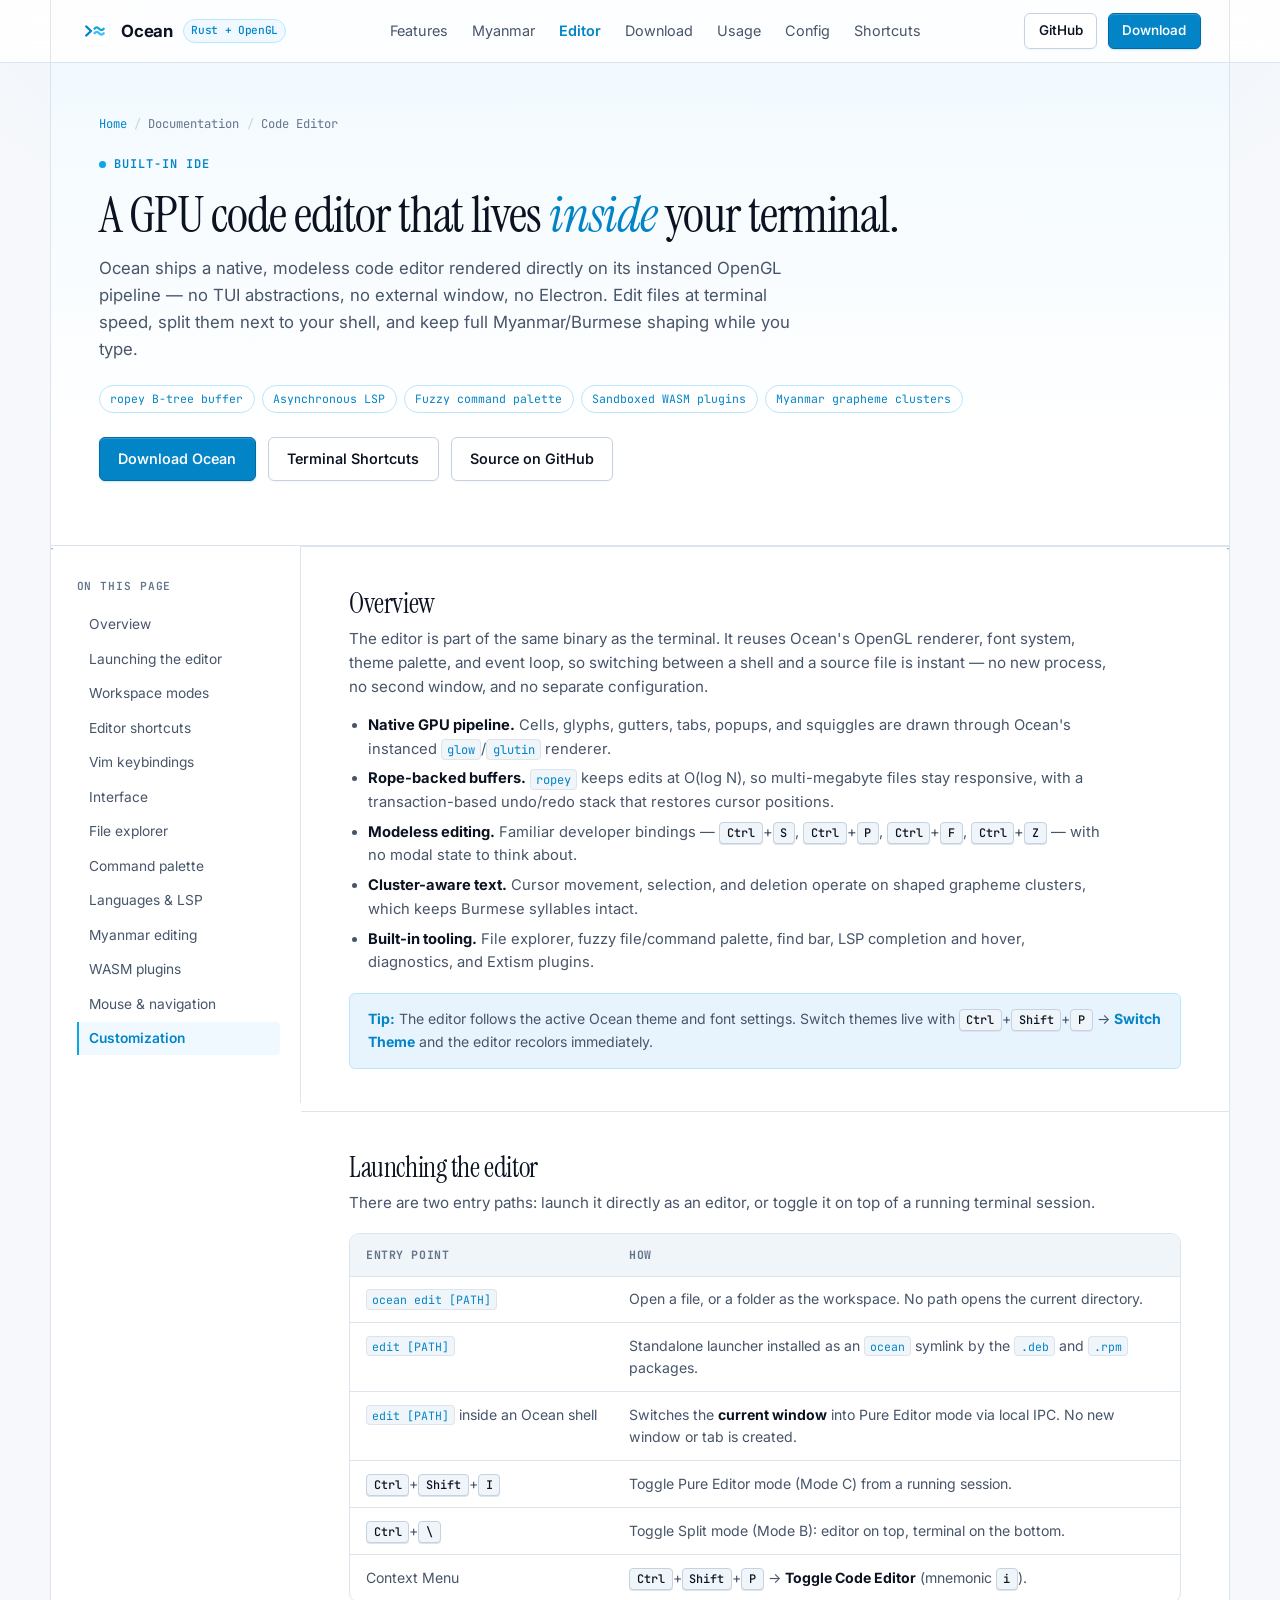
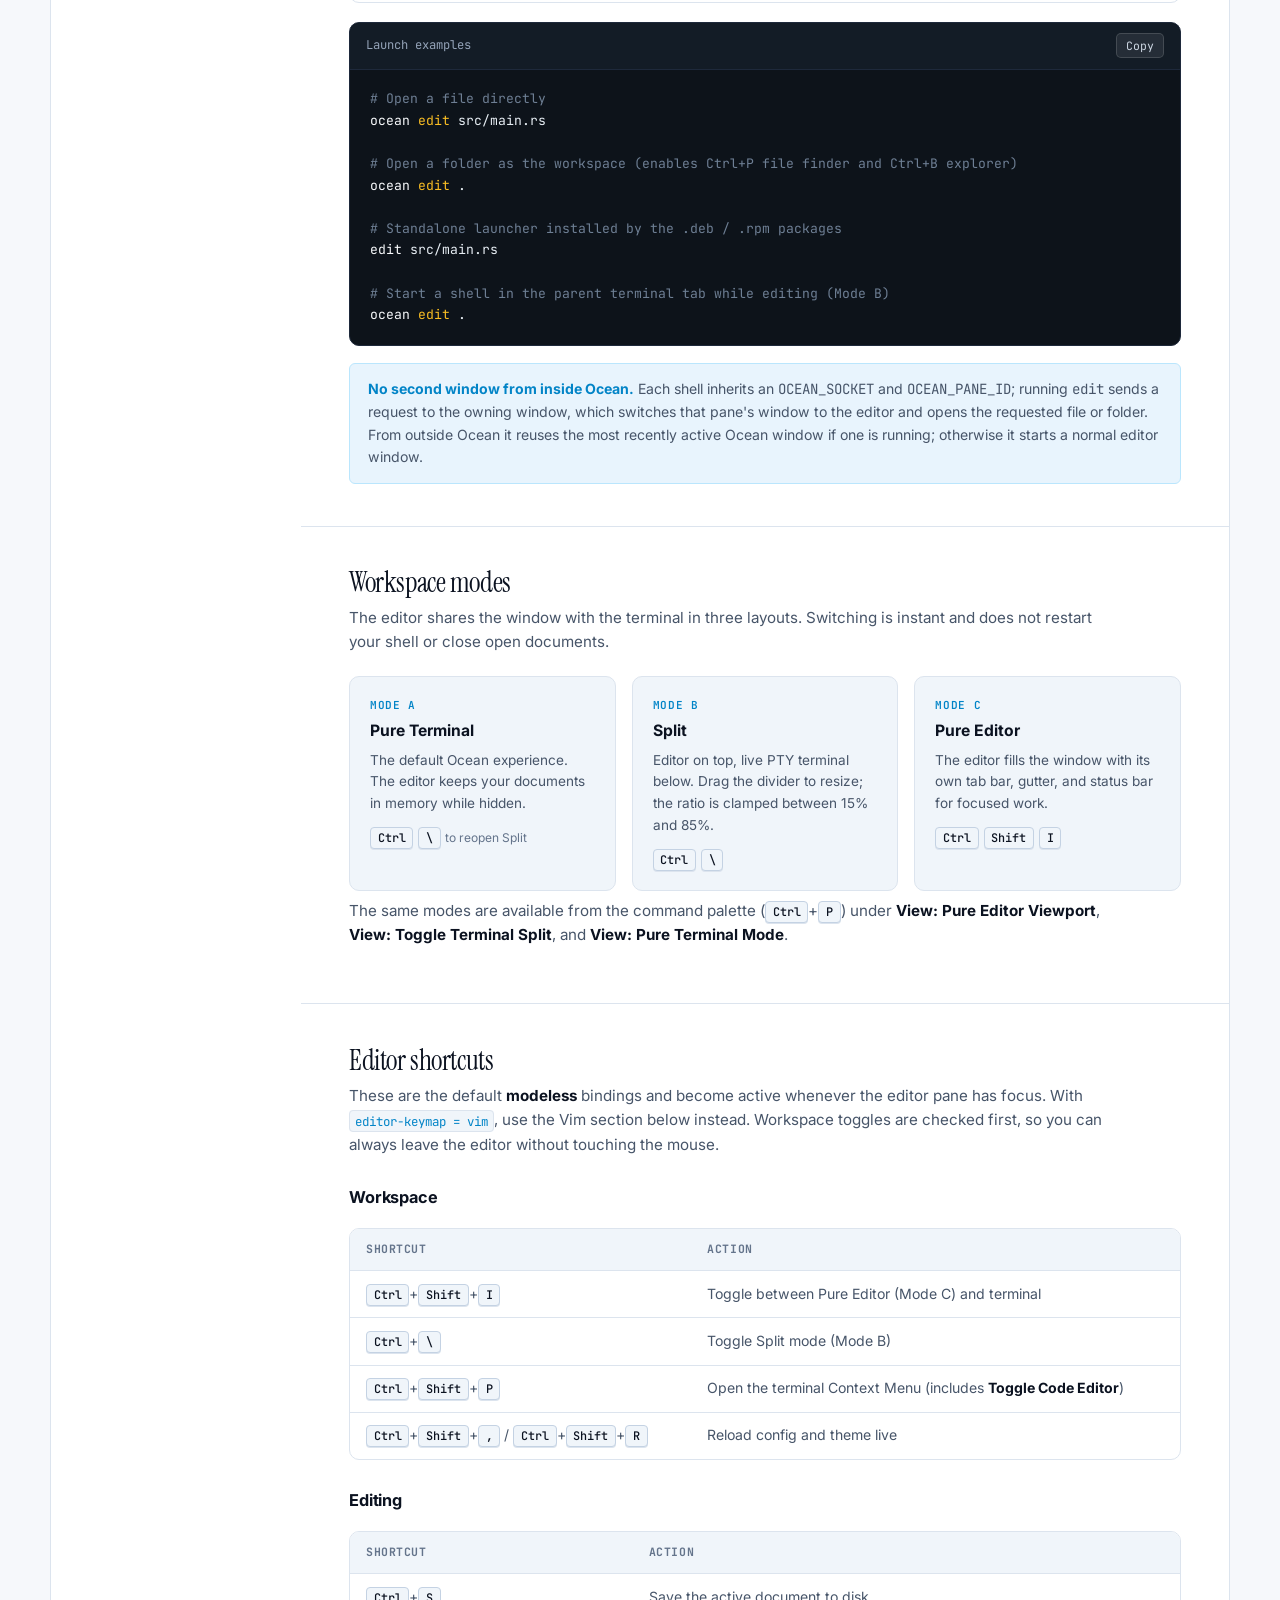
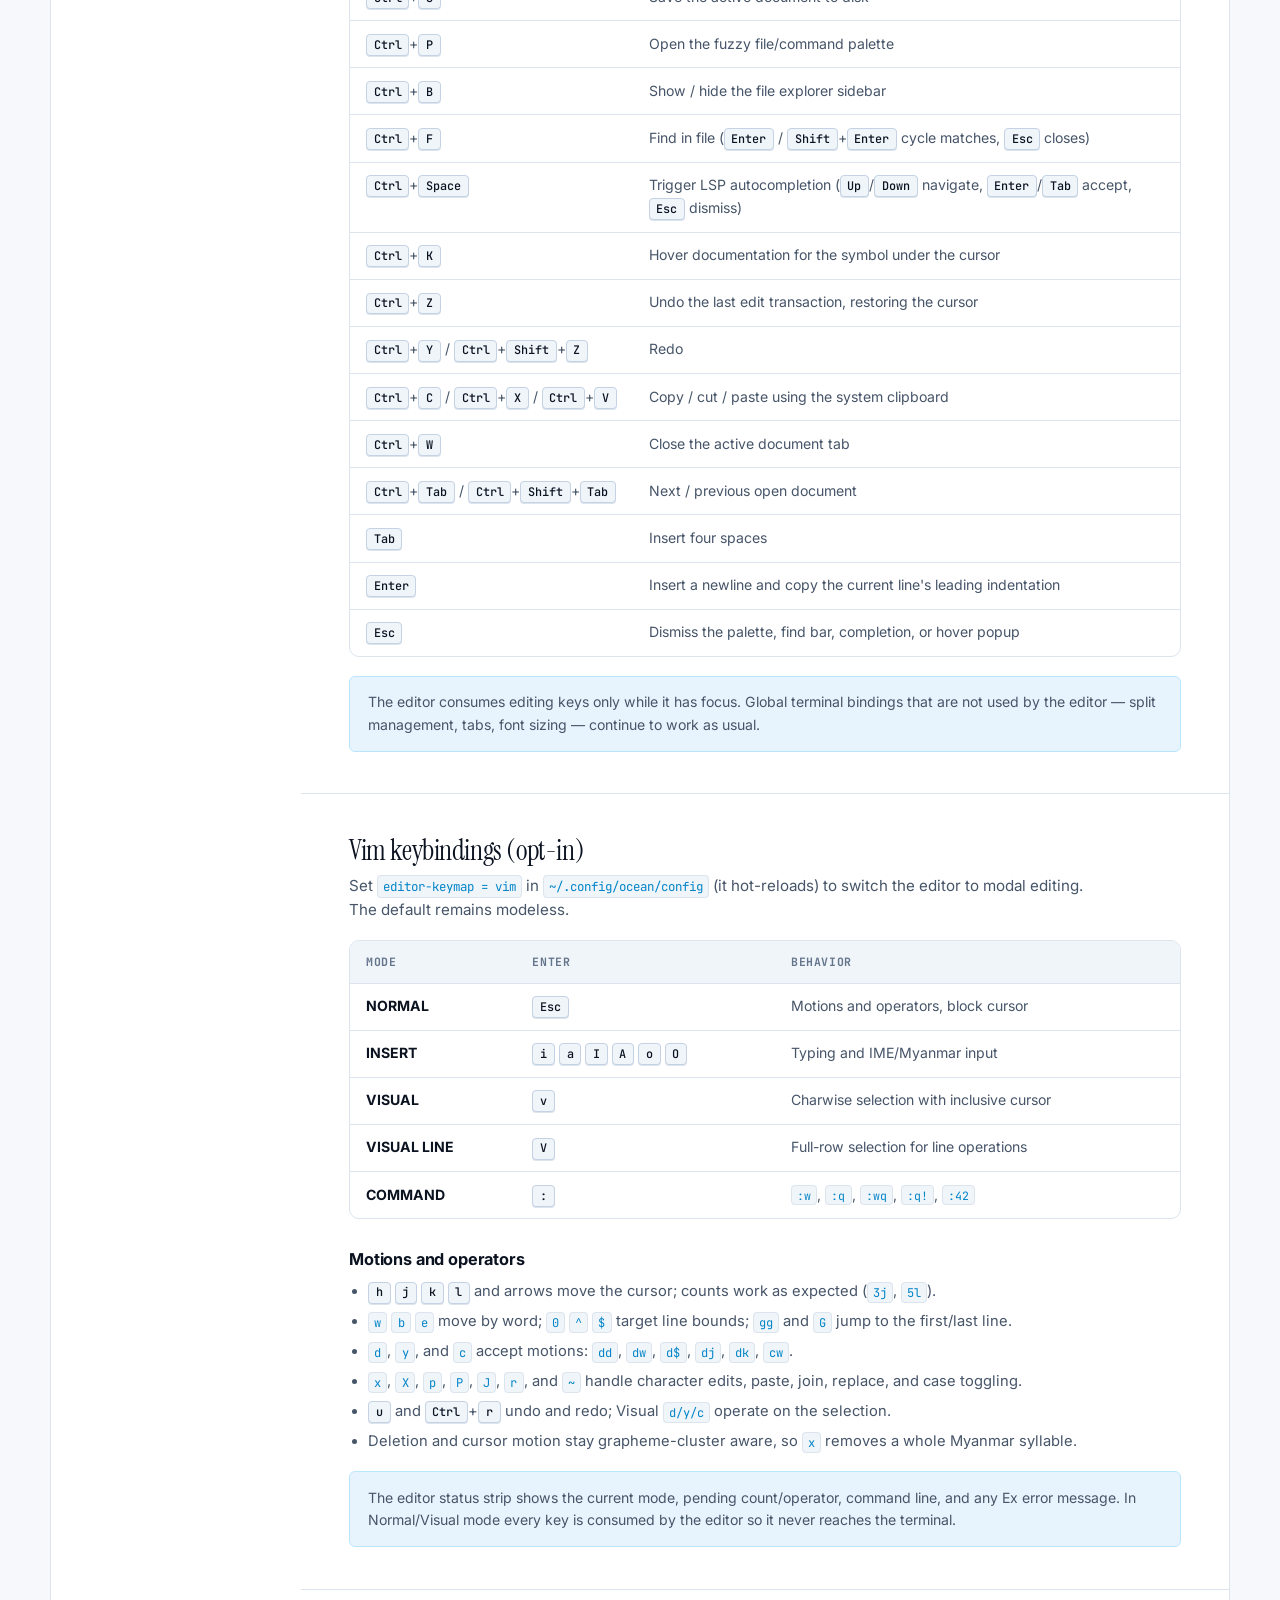
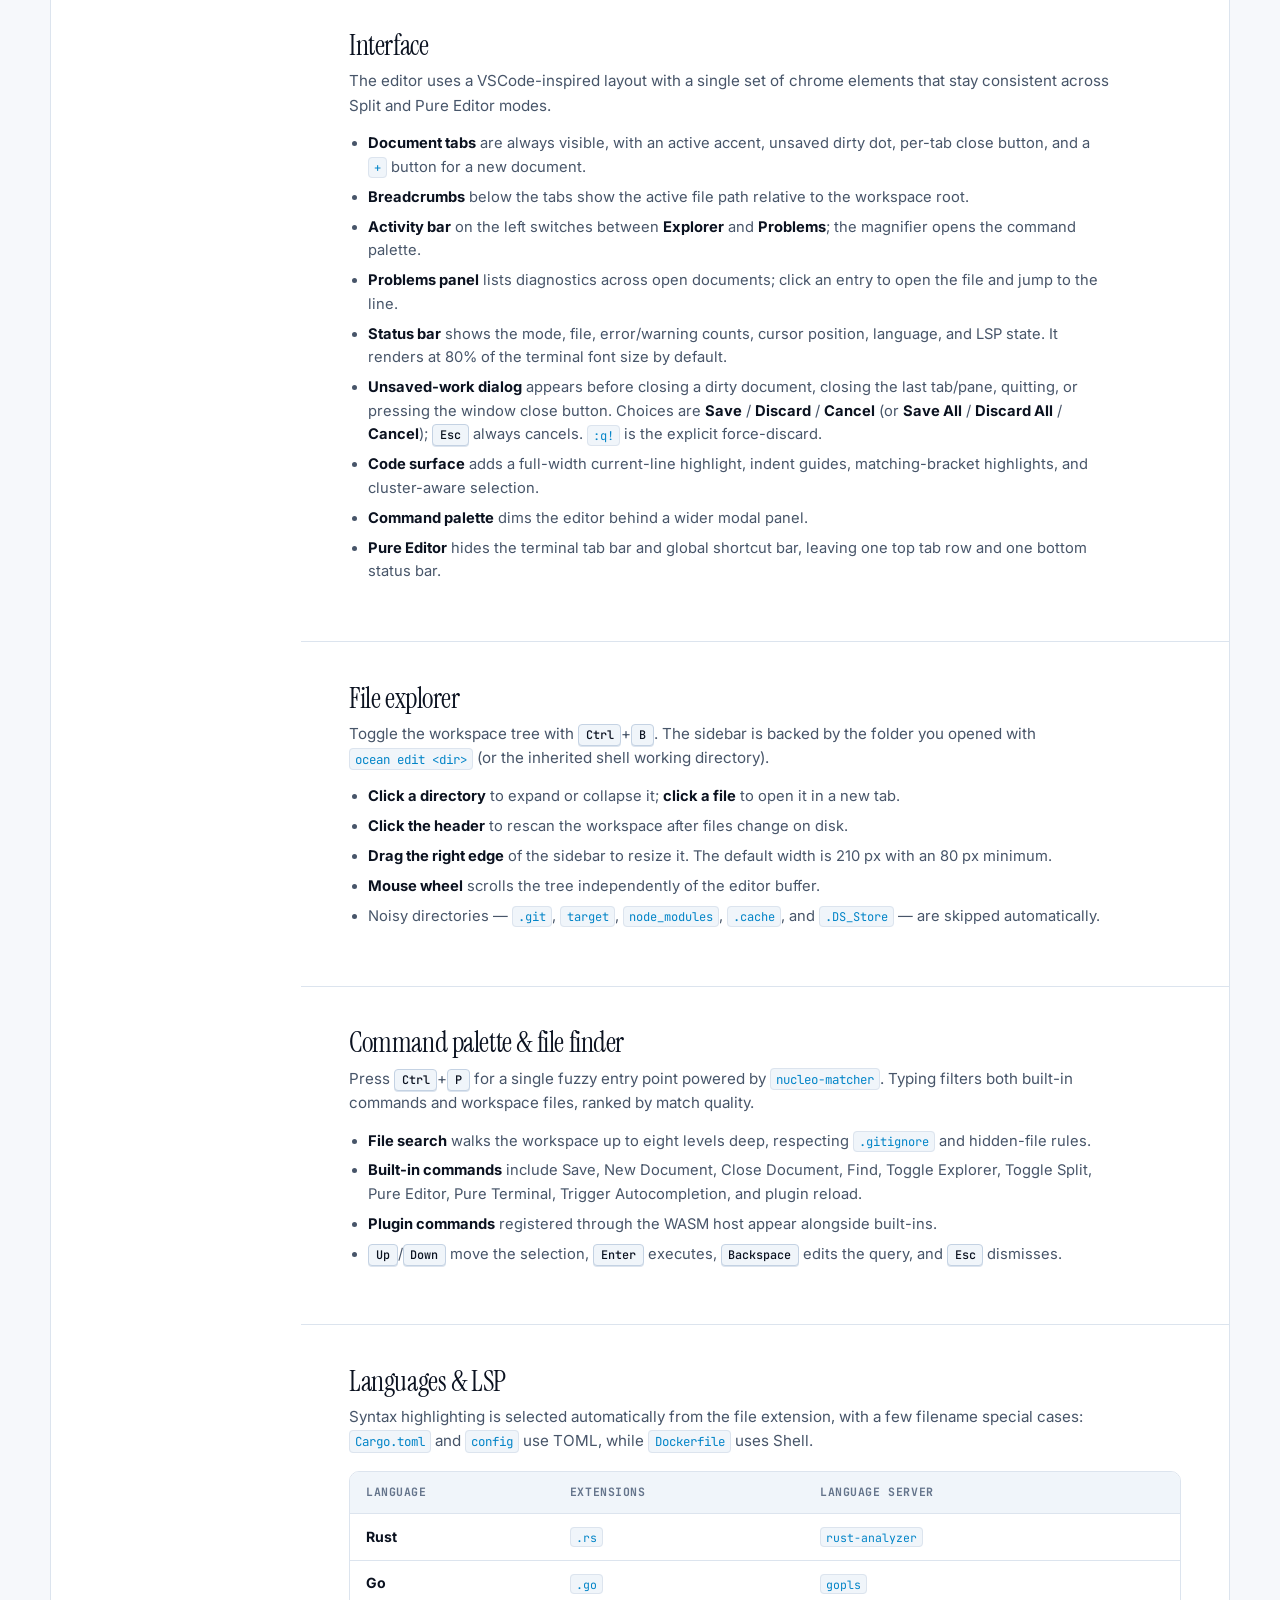
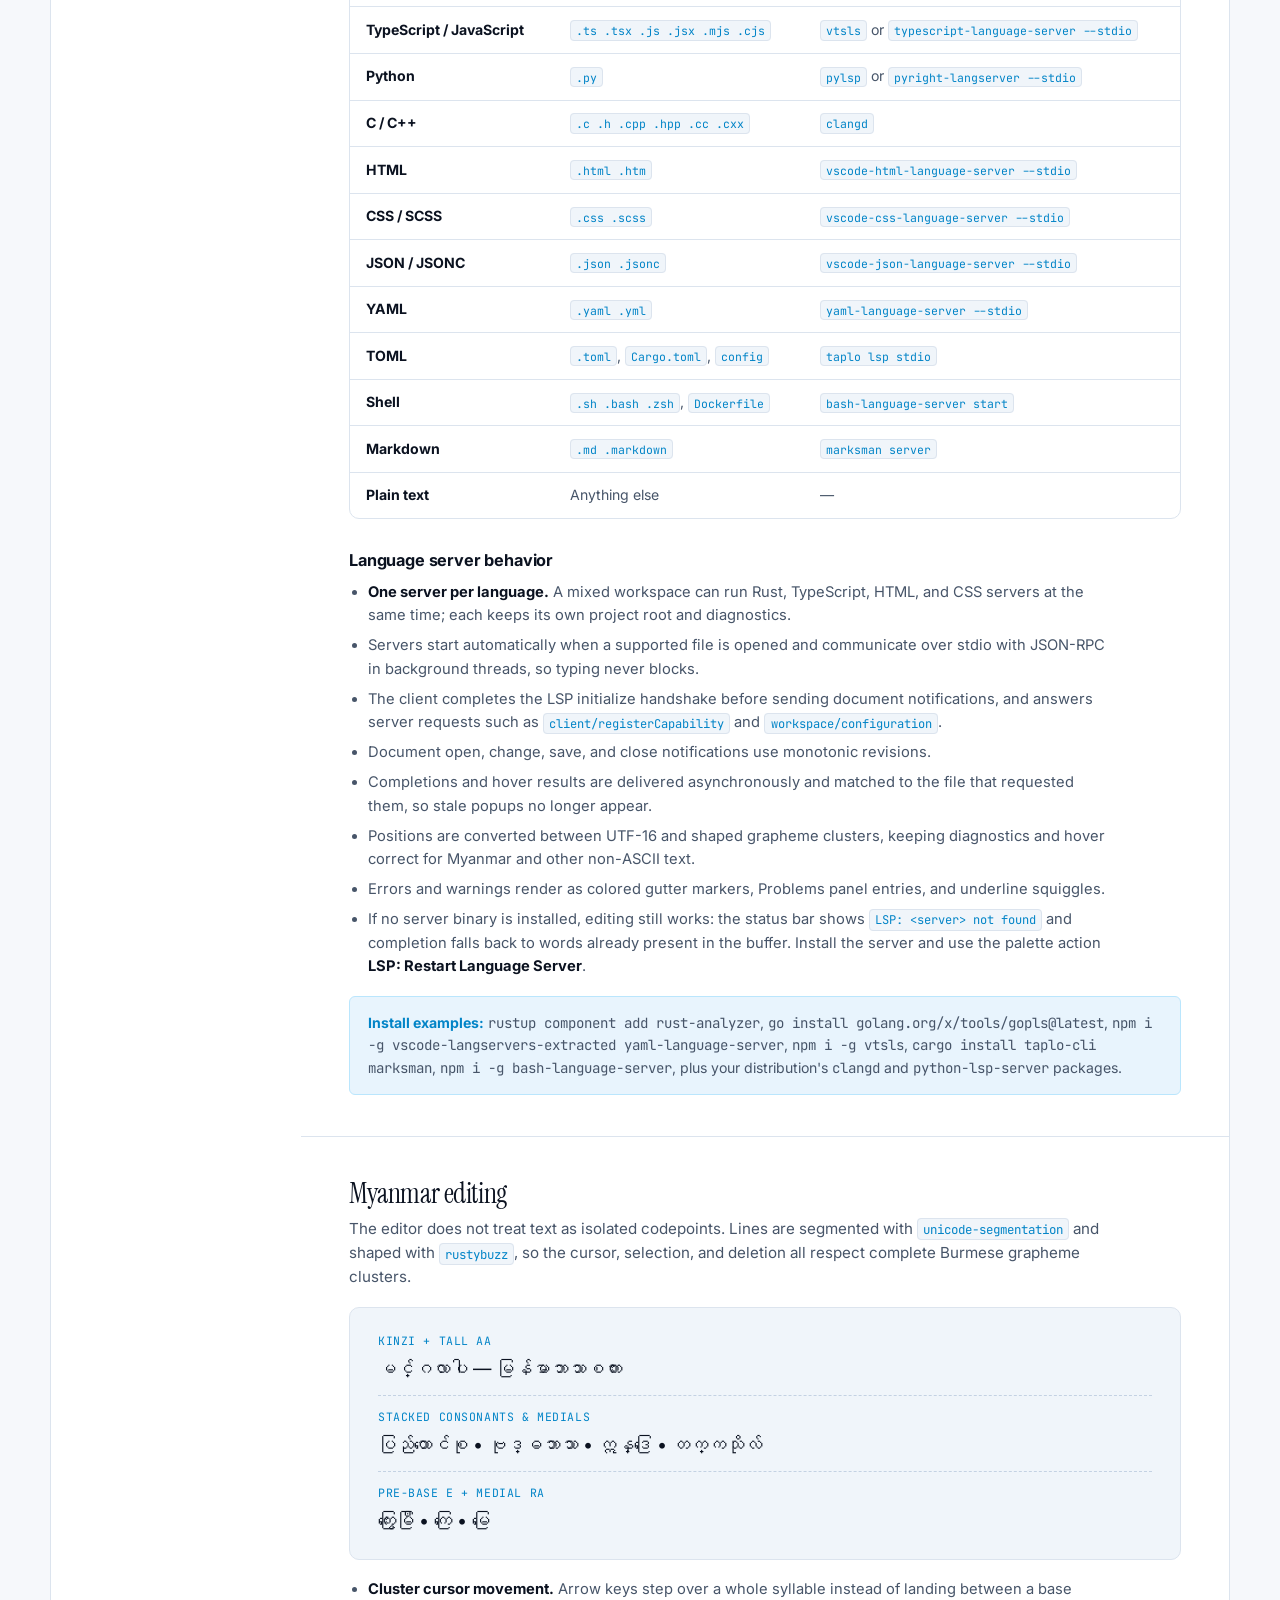
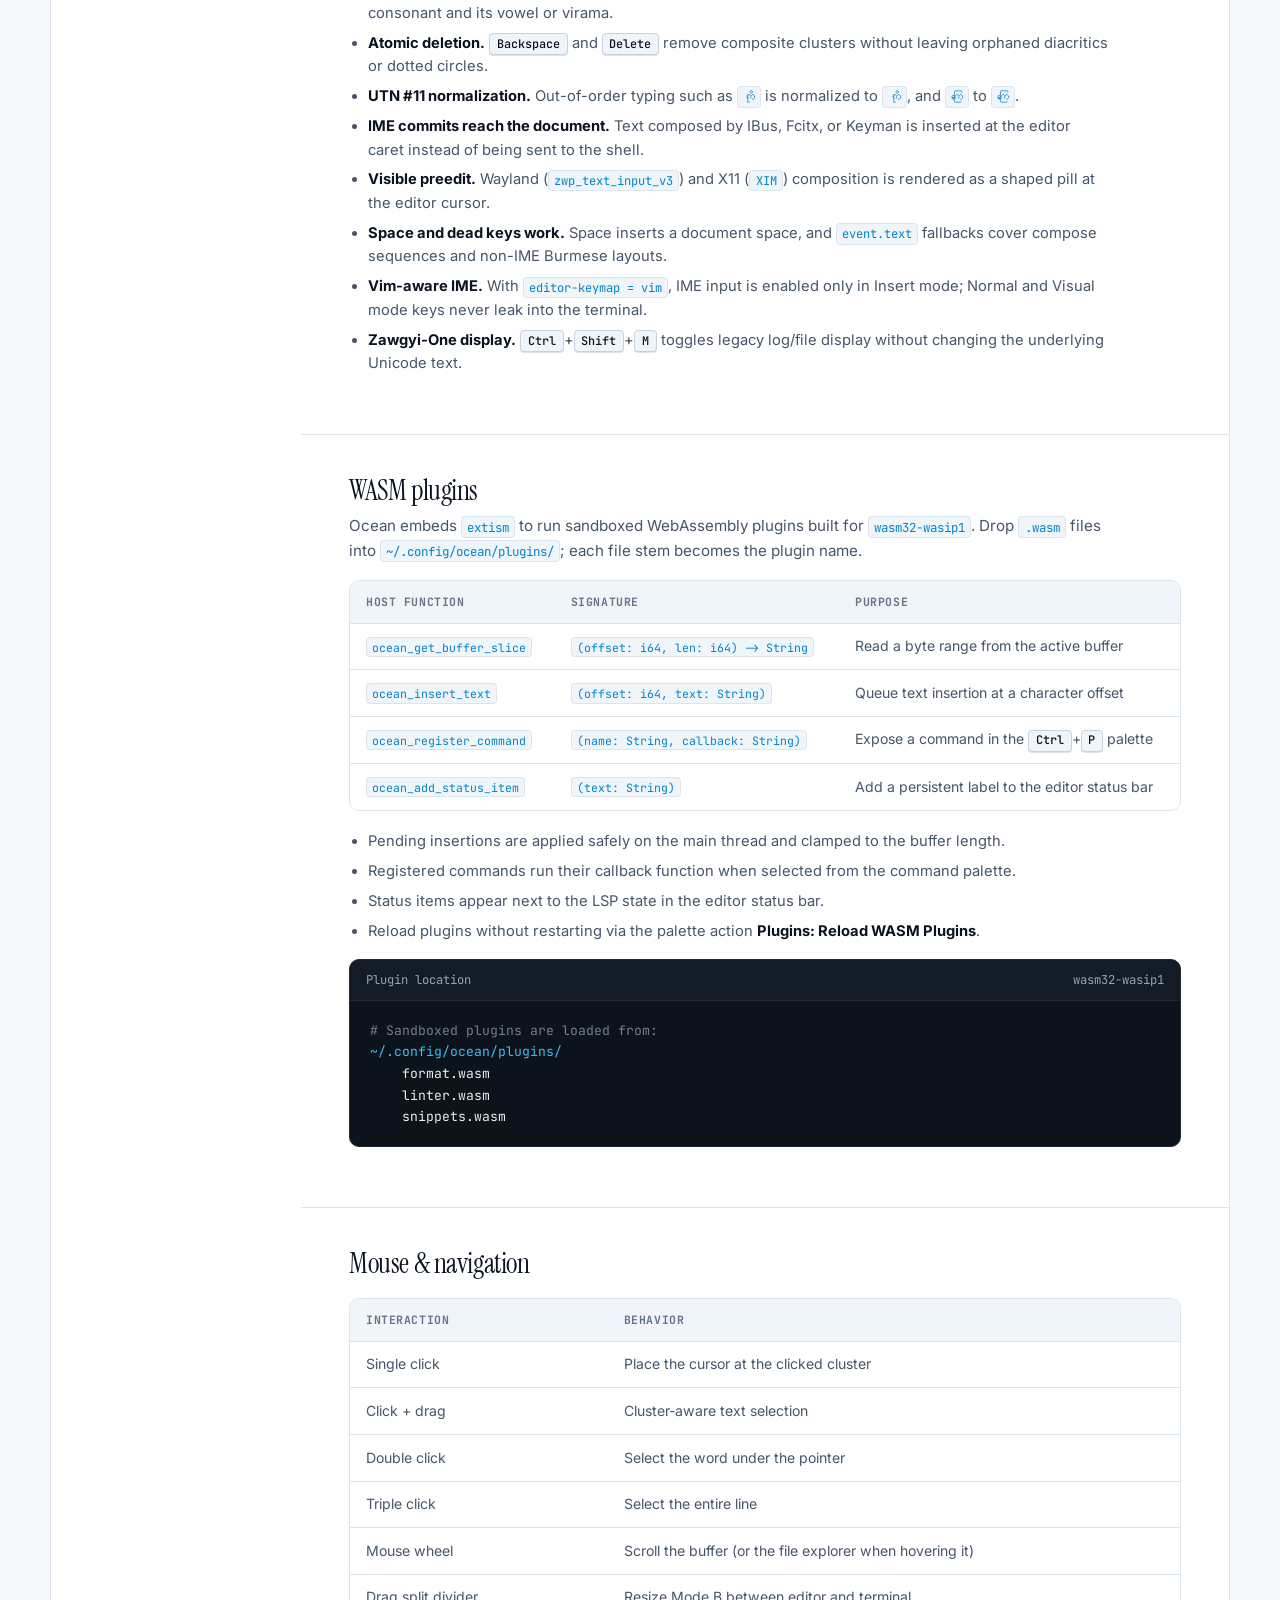
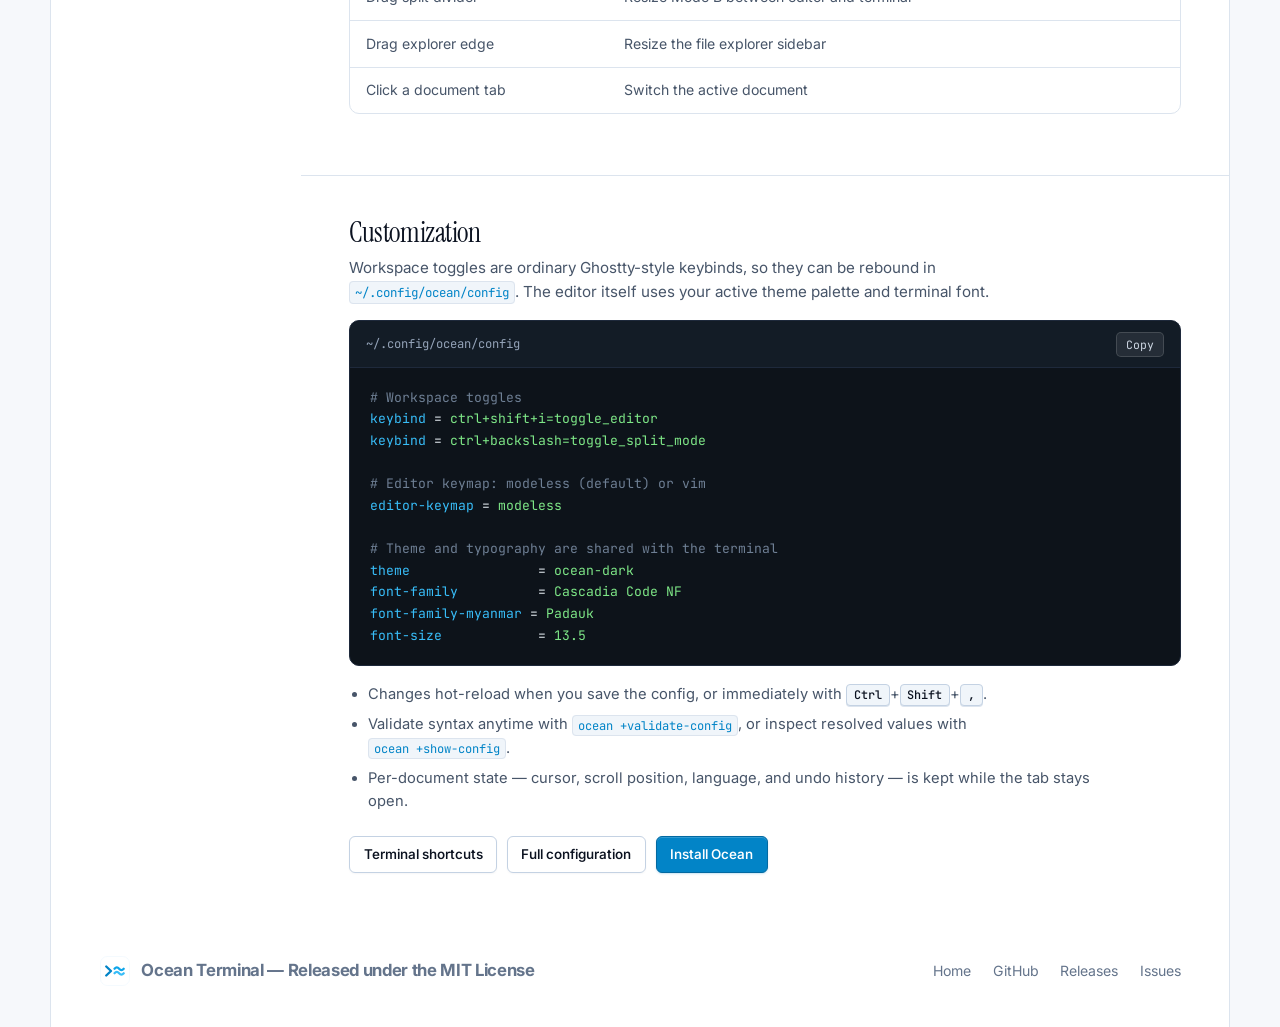
==== commit a5c14d30: "v1.0.3" ====
--- a/website/editor.html
+++ b/website/editor.html
@@ -138,6 +138,7 @@
               <tbody>
                 <tr><td><code>ocean edit [PATH]</code></td><td>Open a file, or a folder as the workspace. No path opens the current directory.</td></tr>
                 <tr><td><code>edit [PATH]</code></td><td>Standalone launcher installed as an <code>ocean</code> symlink by the <code>.deb</code> and <code>.rpm</code> packages.</td></tr>
+                <tr><td><code>edit [PATH]</code> inside an Ocean shell</td><td>Switches the <strong>current window</strong> into Pure Editor mode via local IPC. No new window or tab is created.</td></tr>
                 <tr><td><kbd>Ctrl</kbd>+<kbd>Shift</kbd>+<kbd>I</kbd></td><td>Toggle Pure Editor mode (Mode C) from a running session.</td></tr>
                 <tr><td><kbd>Ctrl</kbd>+<kbd>\</kbd></td><td>Toggle Split mode (Mode B): editor on top, terminal on the bottom.</td></tr>
                 <tr><td>Context Menu</td><td><kbd>Ctrl</kbd>+<kbd>Shift</kbd>+<kbd>P</kbd> → <strong>Toggle Code Editor</strong> (mnemonic <kbd>i</kbd>).</td></tr>
@@ -164,8 +165,10 @@
           </div>
 
           <div class="docs-note">
-            When Ocean starts in editor mode, typing <code>ocean edit</code> or <code>edit</code> with no argument opens
-            the current working directory as the workspace.
+            <strong>No second window from inside Ocean.</strong> Each shell inherits an <code>OCEAN_SOCKET</code> and
+            <code>OCEAN_PANE_ID</code>; running <code>edit</code> sends a request to the owning window, which switches
+            that pane's window to the editor and opens the requested file or folder. From outside Ocean it reuses the
+            most recently active Ocean window if one is running; otherwise it starts a normal editor window.
           </div>
         </section>
 
@@ -307,7 +310,8 @@
             <li><strong>Breadcrumbs</strong> below the tabs show the active file path relative to the workspace root.</li>
             <li><strong>Activity bar</strong> on the left switches between <strong>Explorer</strong> and <strong>Problems</strong>; the magnifier opens the command palette.</li>
             <li><strong>Problems panel</strong> lists diagnostics across open documents; click an entry to open the file and jump to the line.</li>
-            <li><strong>Status bar</strong> shows the mode, file, error/warning counts, cursor position, language, and LSP state.</li>
+            <li><strong>Status bar</strong> shows the mode, file, error/warning counts, cursor position, language, and LSP state. It renders at 80% of the terminal font size by default.</li>
+            <li><strong>Unsaved-work dialog</strong> appears before closing a dirty document, closing the last tab/pane, quitting, or pressing the window close button. Choices are <strong>Save</strong> / <strong>Discard</strong> / <strong>Cancel</strong> (or <strong>Save All</strong> / <strong>Discard All</strong> / <strong>Cancel</strong>); <kbd>Esc</kbd> always cancels. <code>:q!</code> is the explicit force-discard.</li>
             <li><strong>Code surface</strong> adds a full-width current-line highlight, indent guides, matching-bracket highlights, and cluster-aware selection.</li>
             <li><strong>Command palette</strong> dims the editor behind a wider modal panel.</li>
             <li><strong>Pure Editor</strong> hides the terminal tab bar and global shortcut bar, leaving one top tab row and one bottom status bar.</li>
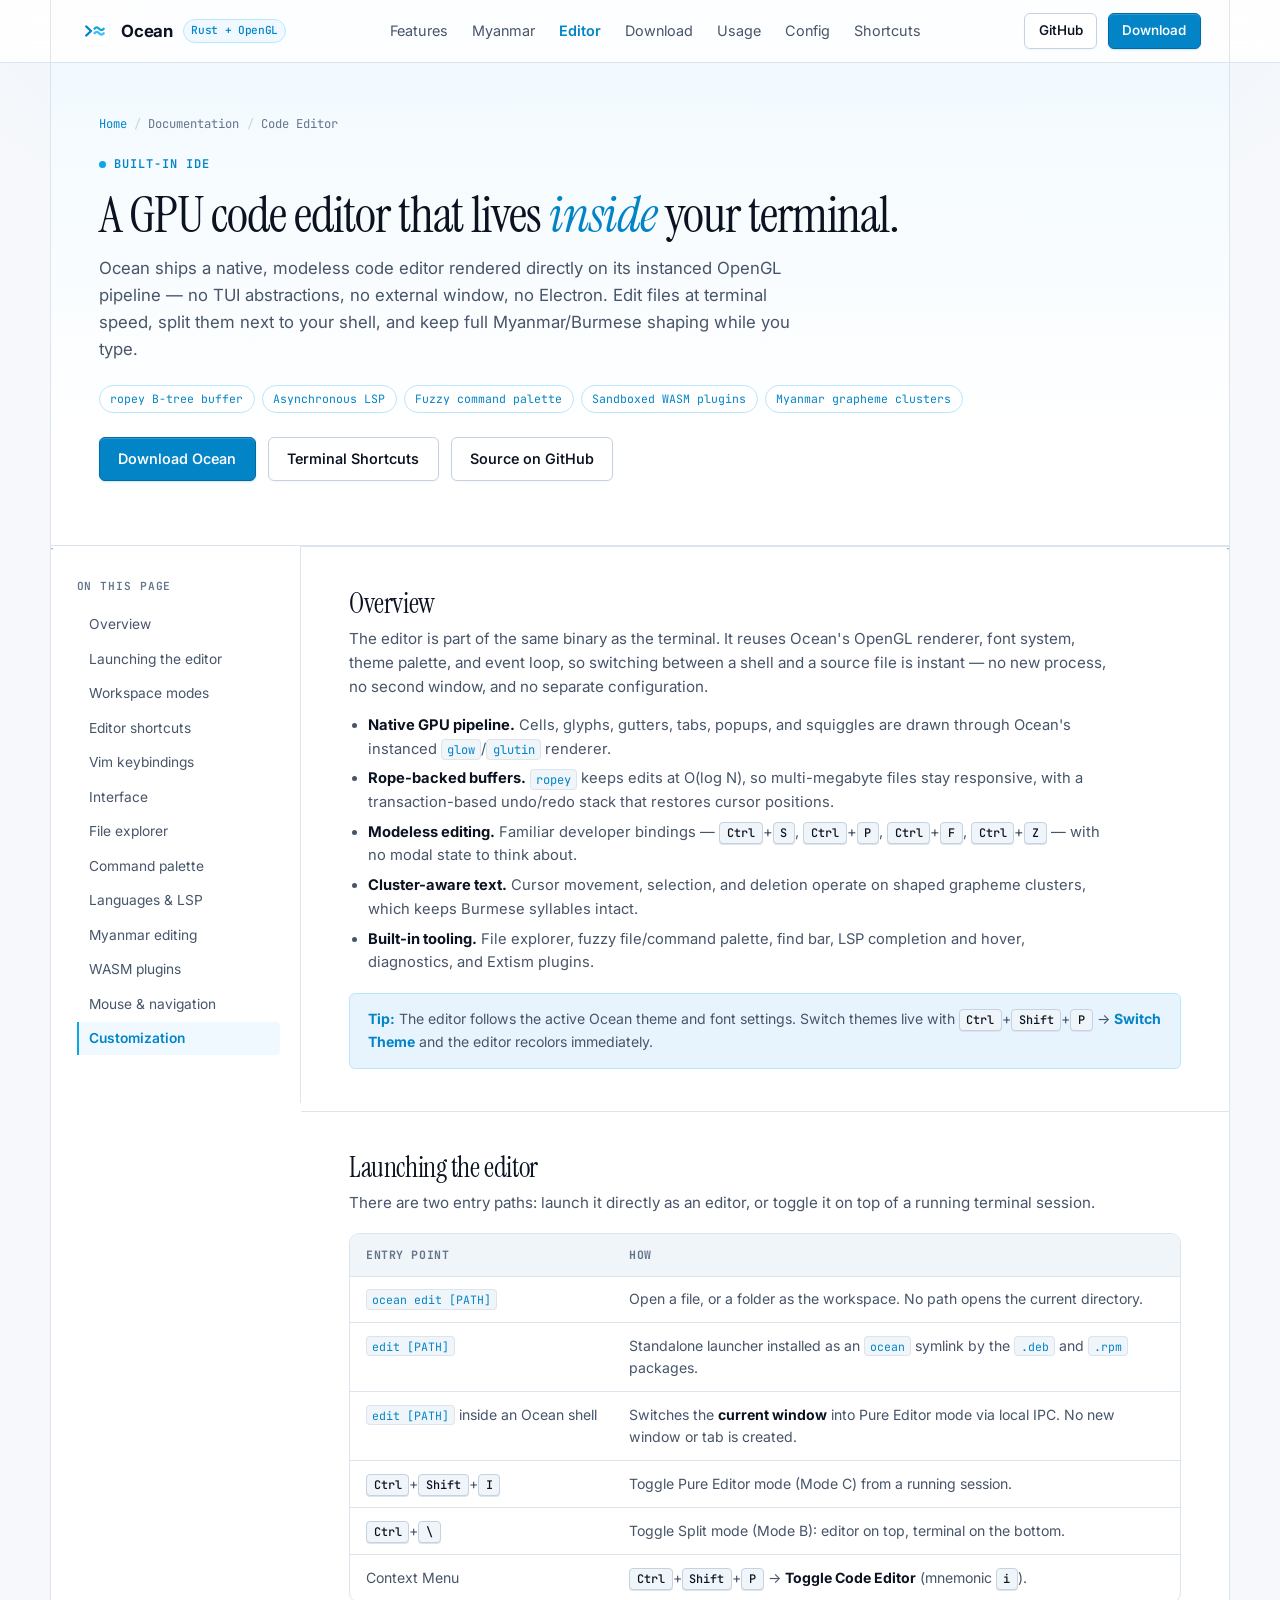
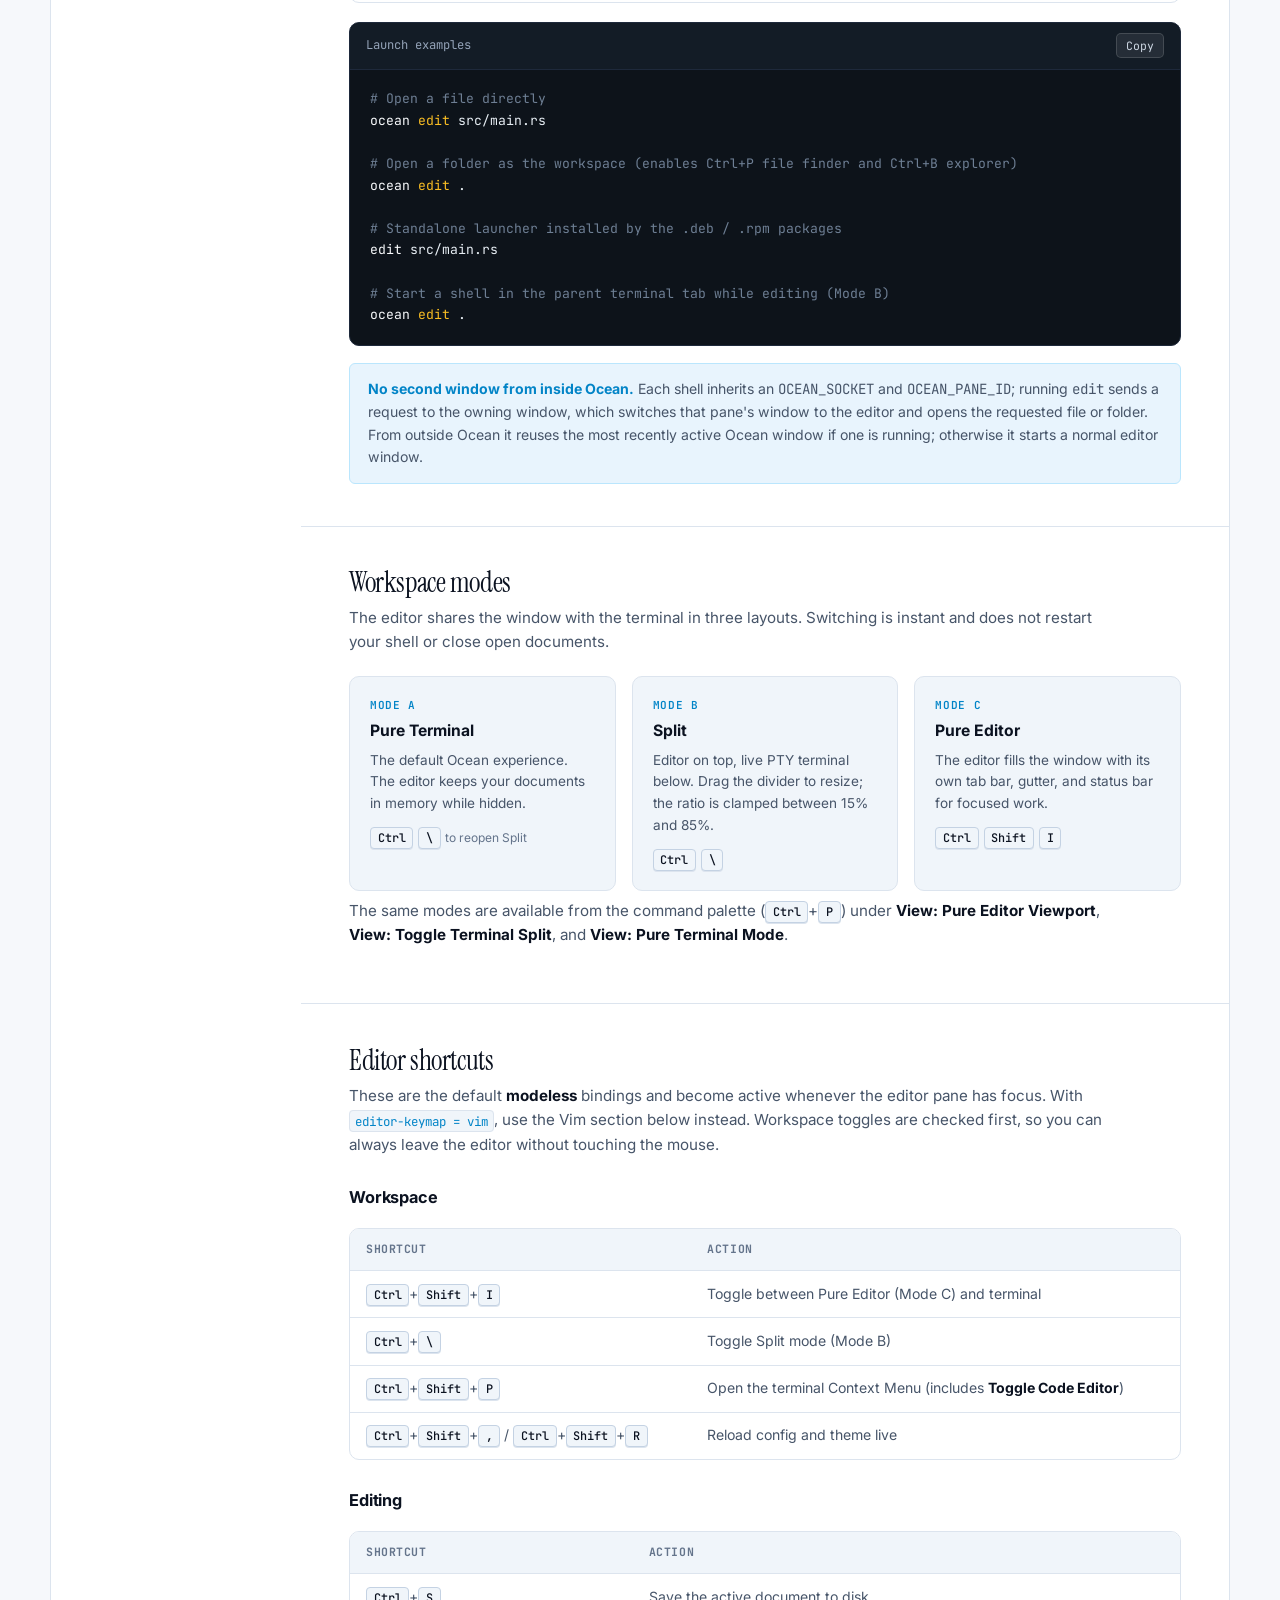
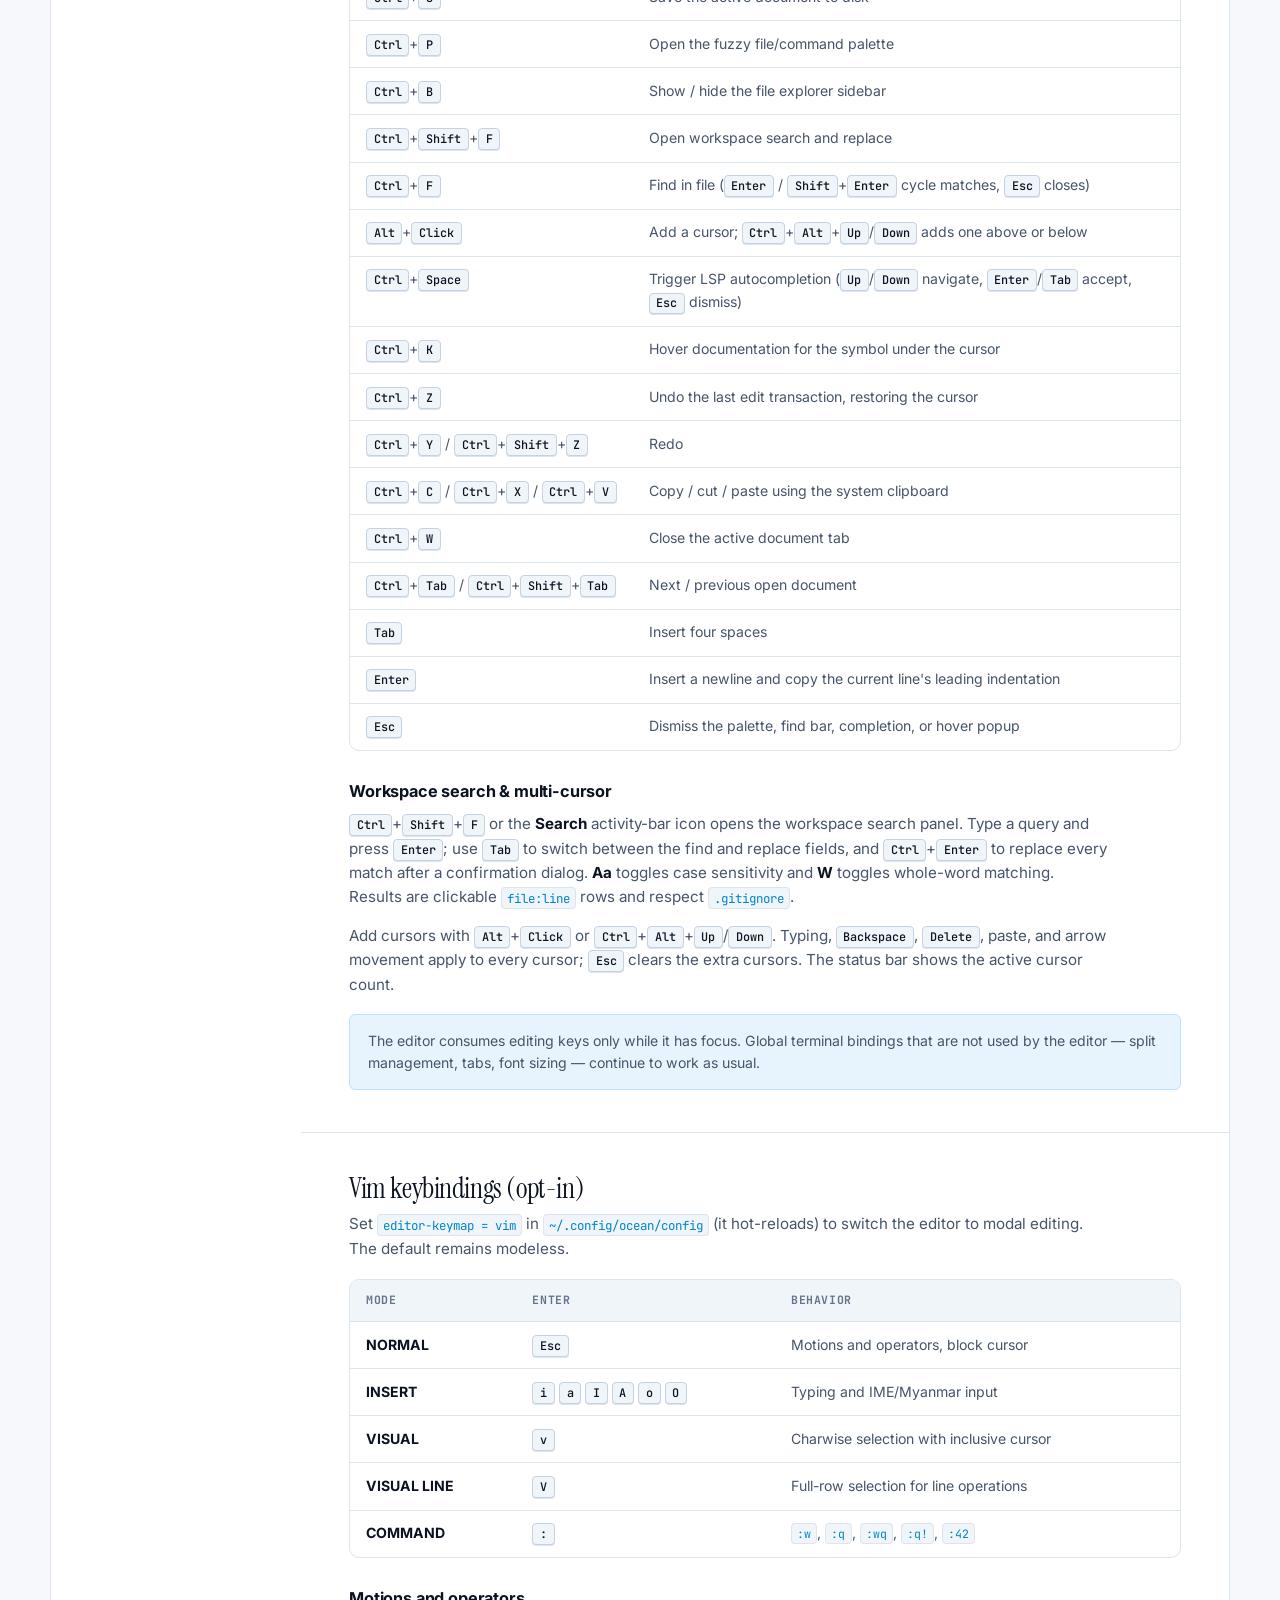
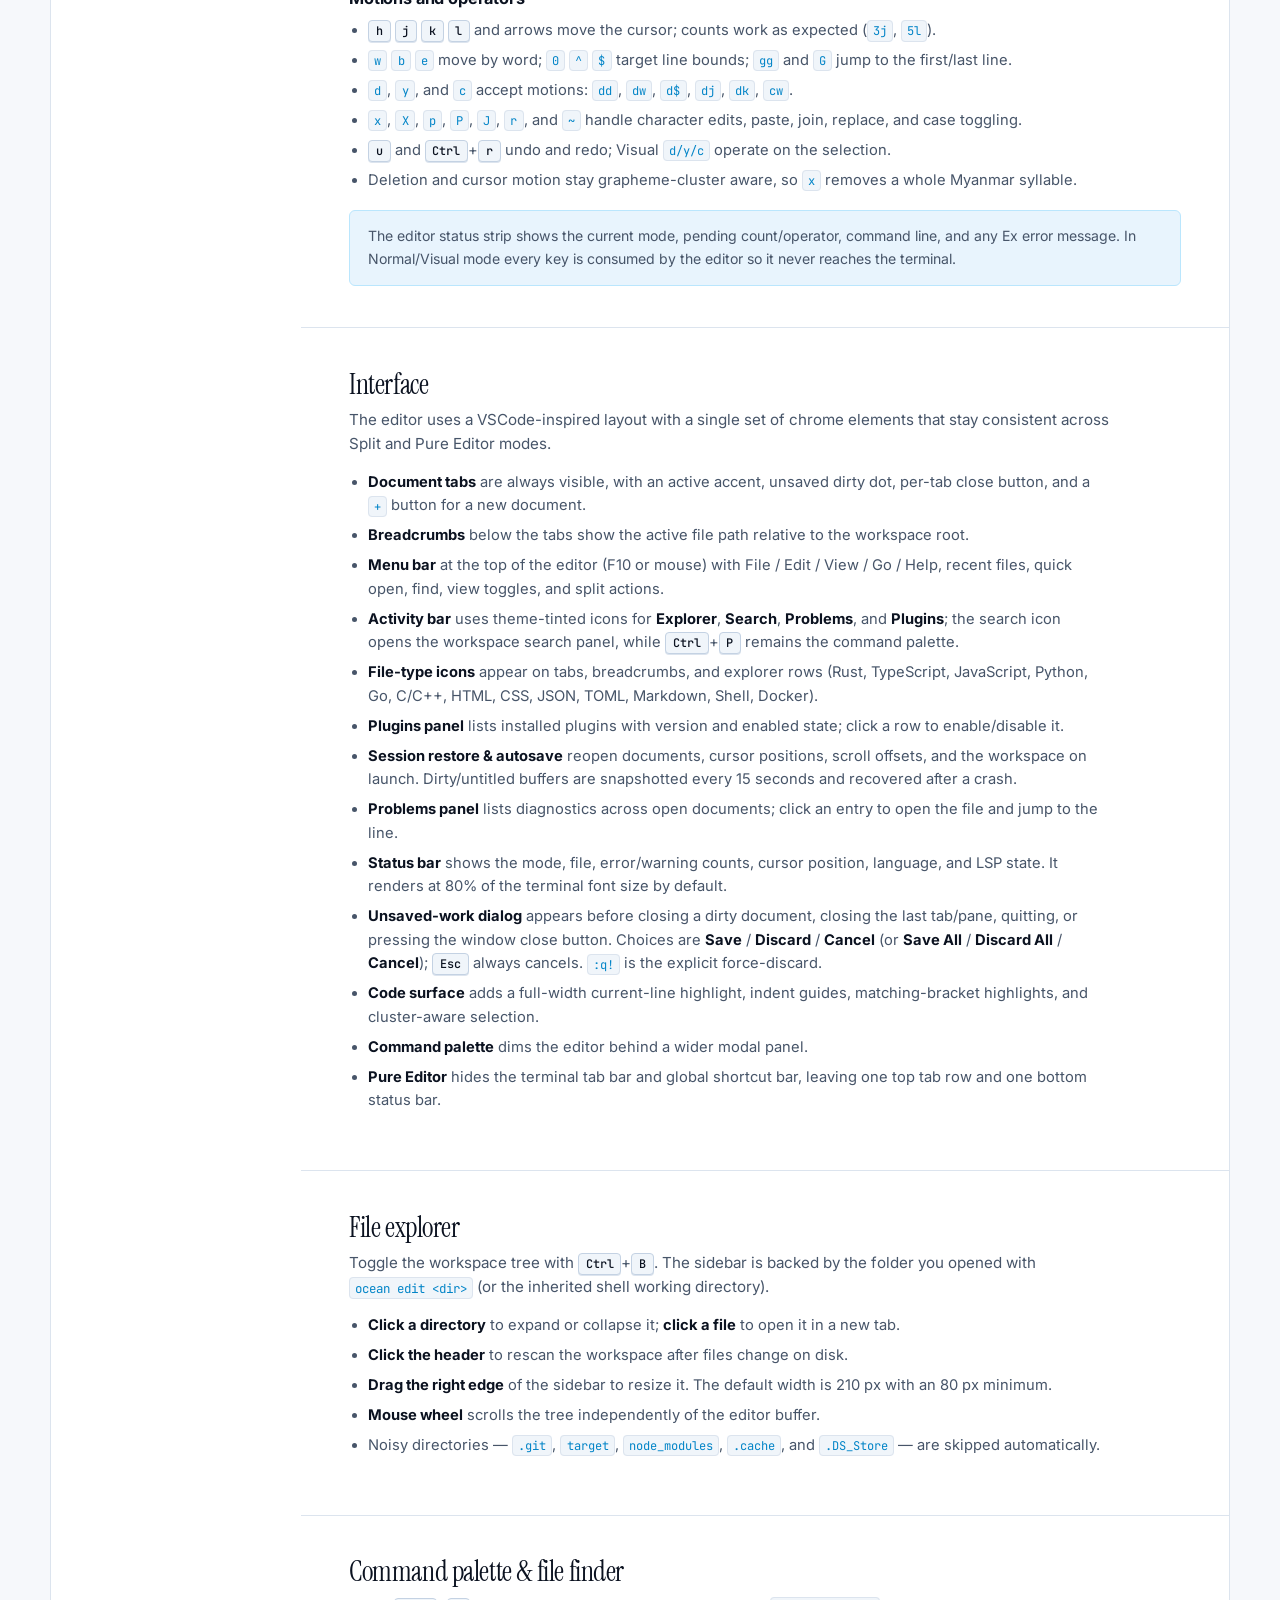
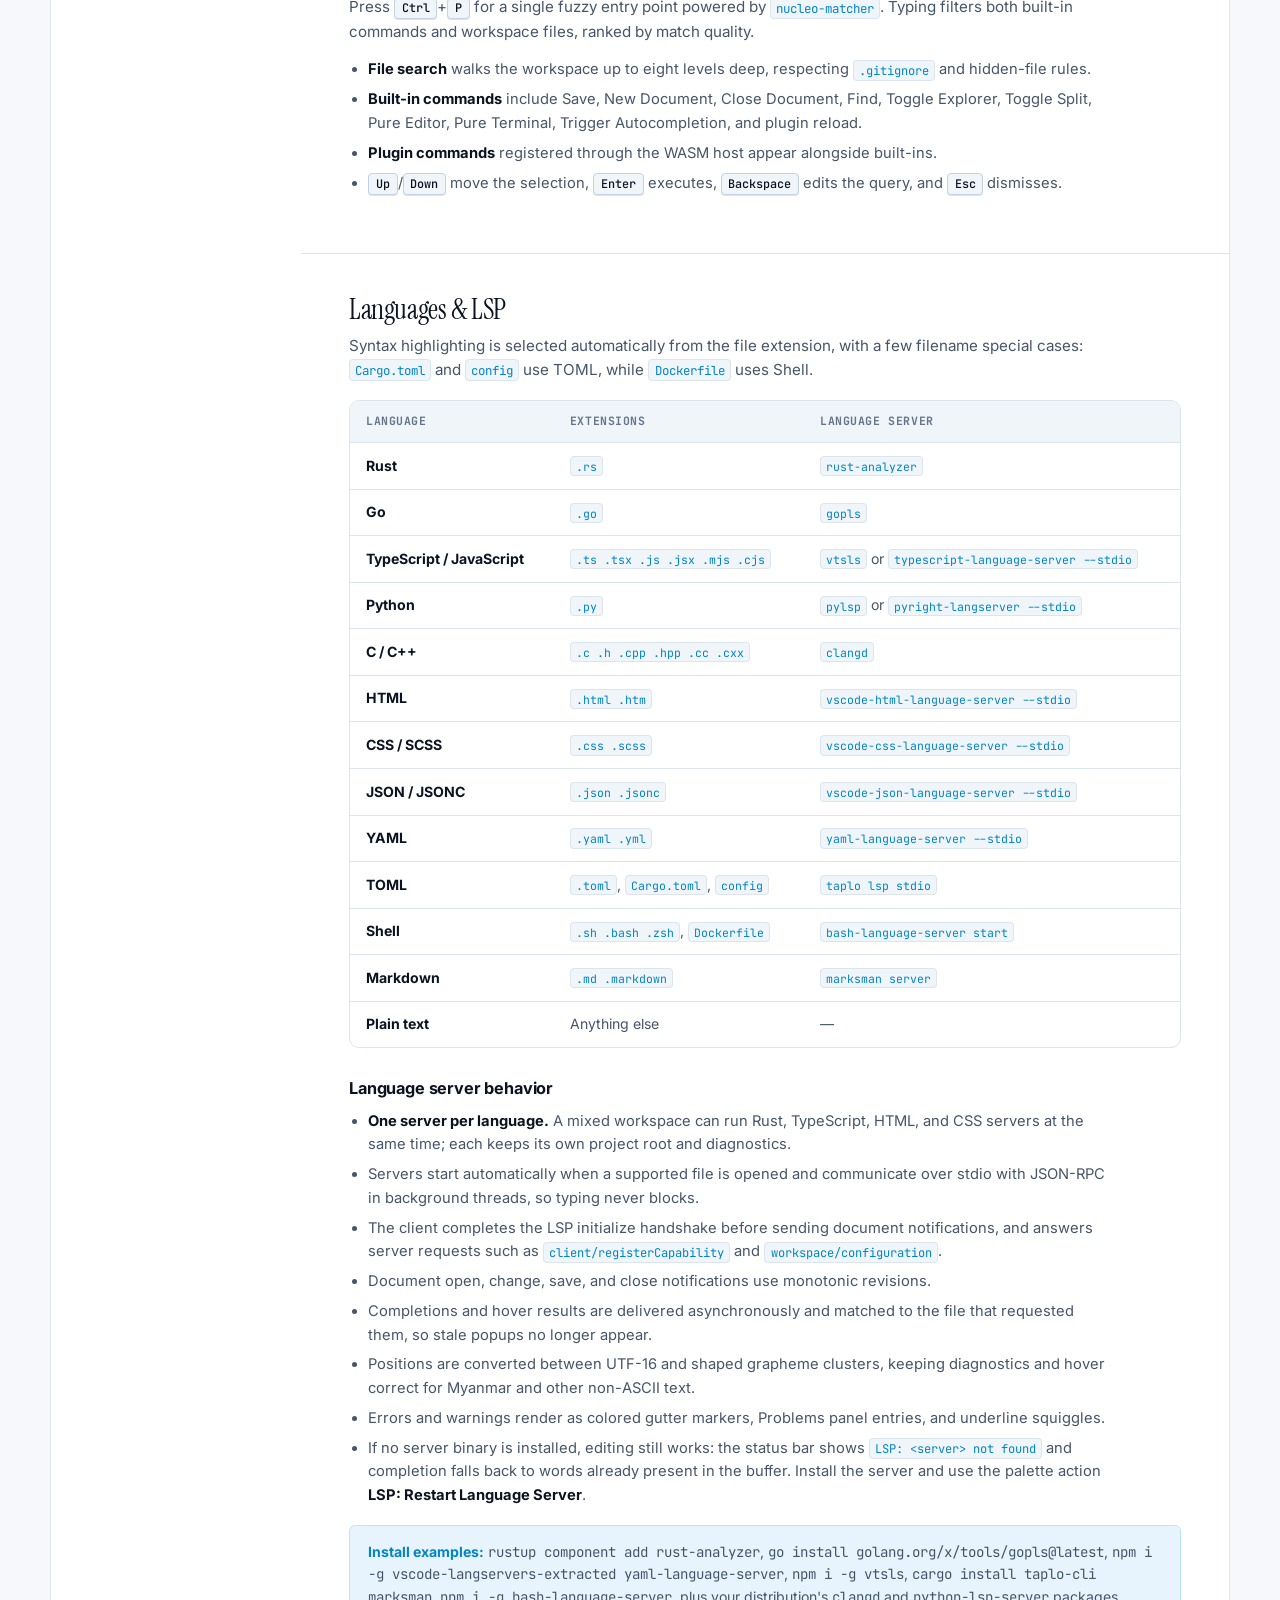
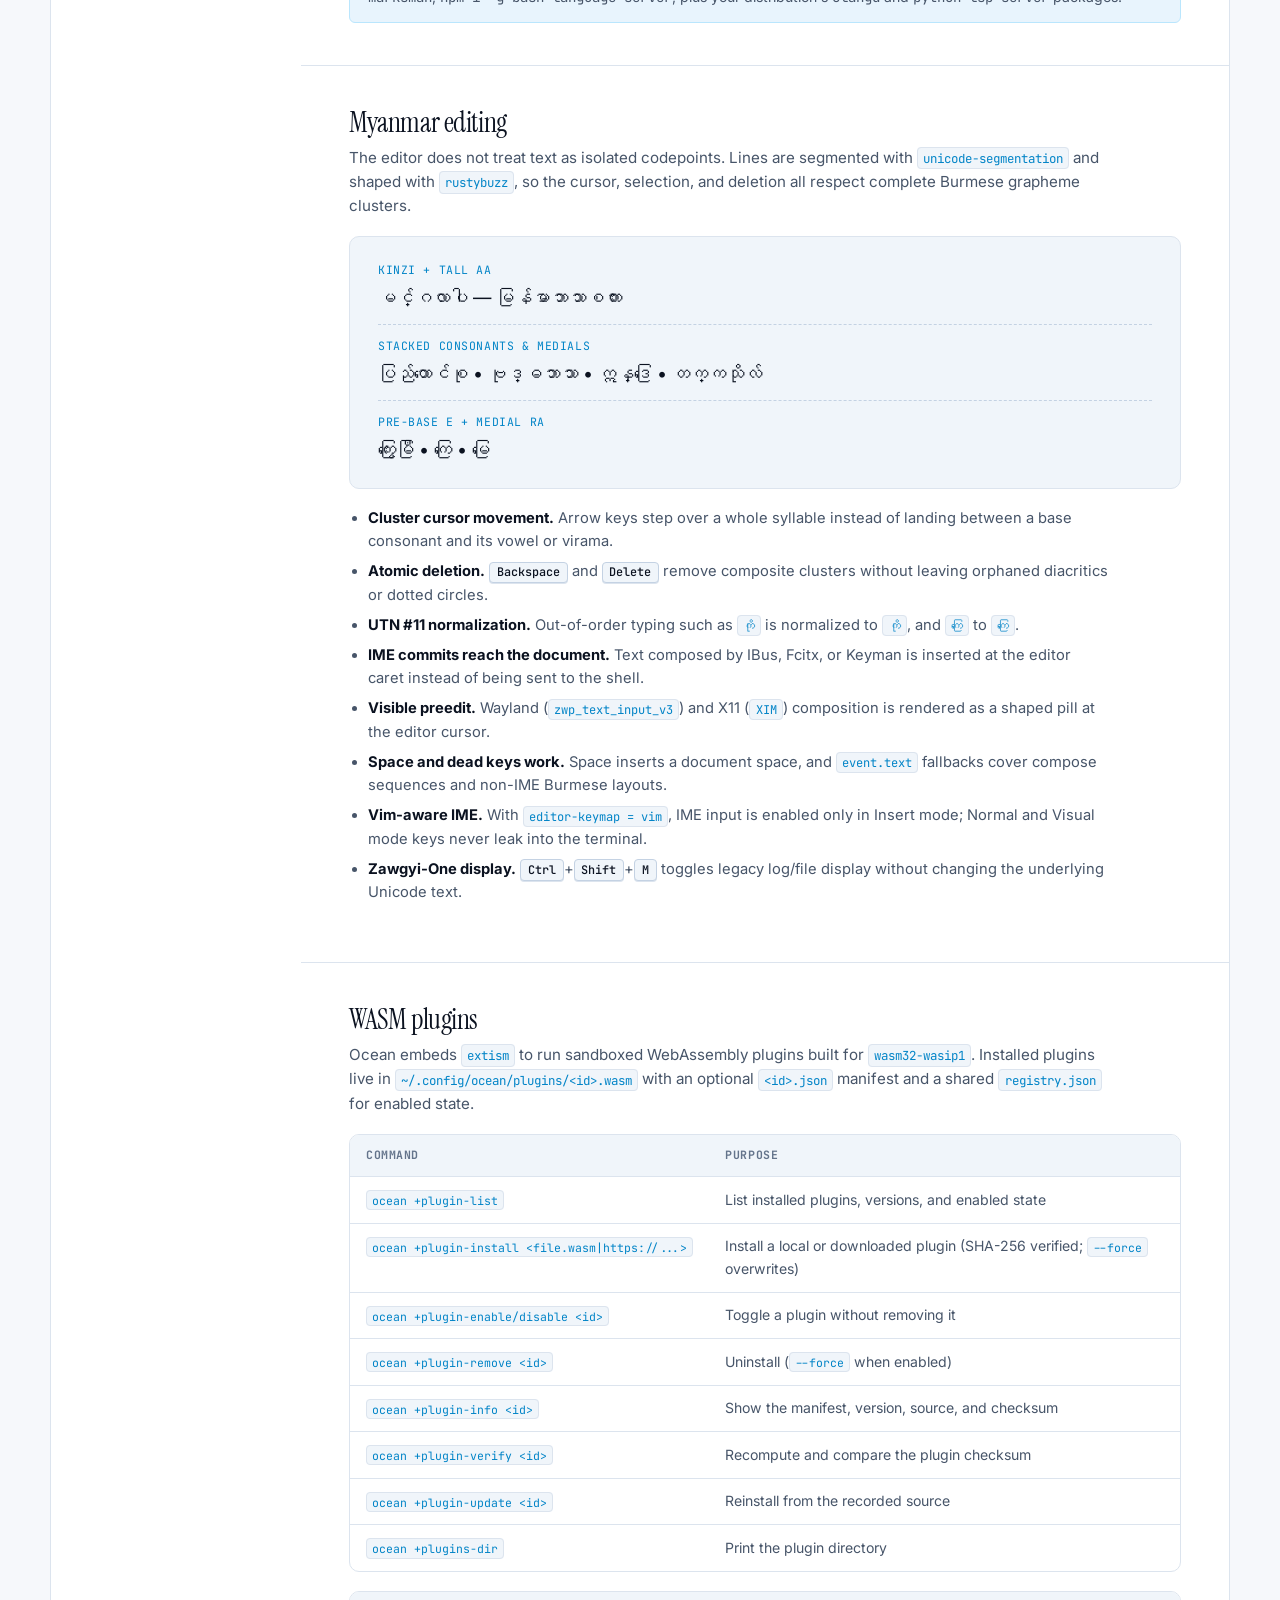
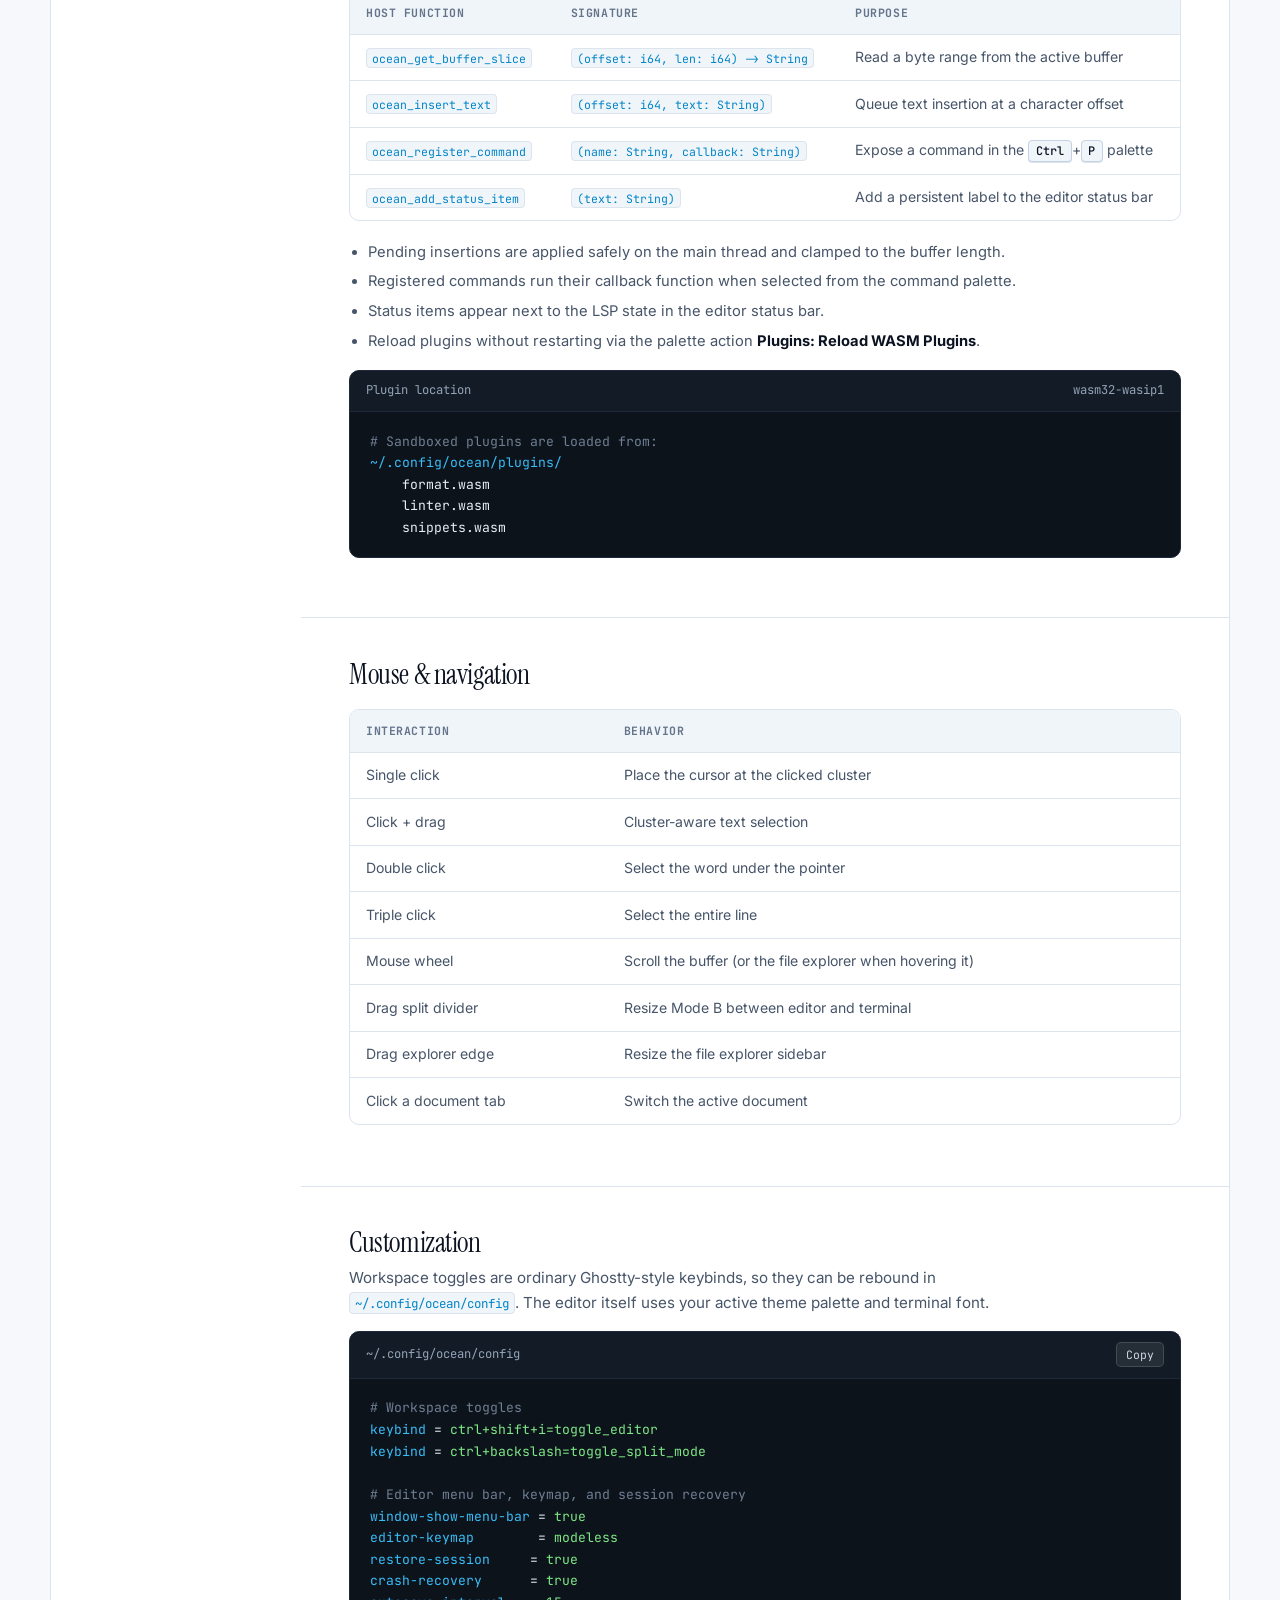
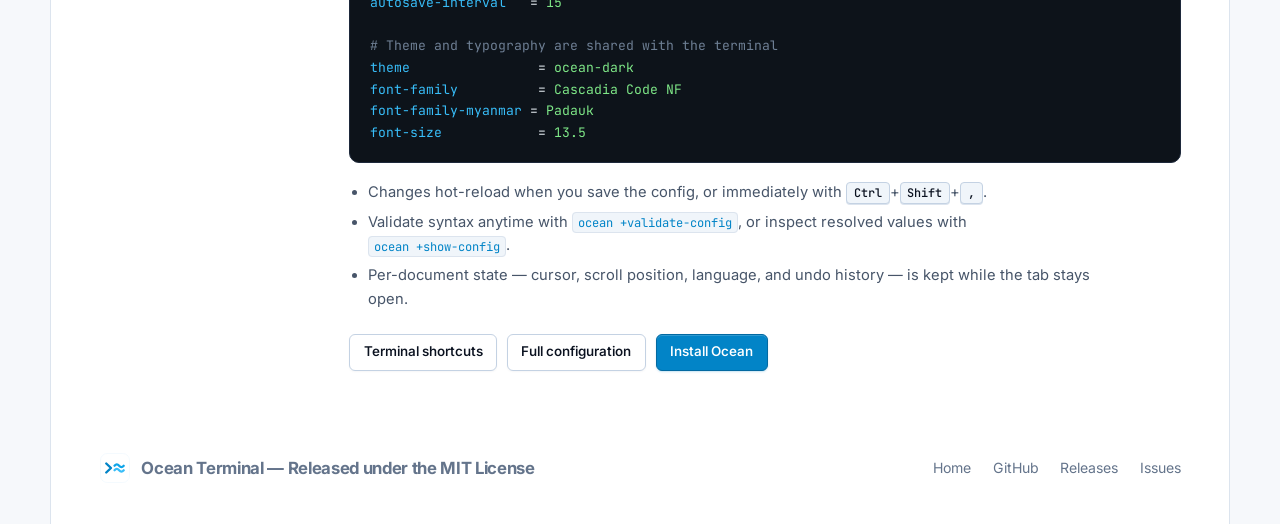
==== commit 18c7a9ca: "update: editor user interface" ====
--- a/website/editor.html
+++ b/website/editor.html
@@ -242,7 +242,9 @@
                 <tr><td><kbd>Ctrl</kbd>+<kbd>S</kbd></td><td>Save the active document to disk</td></tr>
                 <tr><td><kbd>Ctrl</kbd>+<kbd>P</kbd></td><td>Open the fuzzy file/command palette</td></tr>
                 <tr><td><kbd>Ctrl</kbd>+<kbd>B</kbd></td><td>Show / hide the file explorer sidebar</td></tr>
+                <tr><td><kbd>Ctrl</kbd>+<kbd>Shift</kbd>+<kbd>F</kbd></td><td>Open workspace search and replace</td></tr>
                 <tr><td><kbd>Ctrl</kbd>+<kbd>F</kbd></td><td>Find in file (<kbd>Enter</kbd> / <kbd>Shift</kbd>+<kbd>Enter</kbd> cycle matches, <kbd>Esc</kbd> closes)</td></tr>
+                <tr><td><kbd>Alt</kbd>+<kbd>Click</kbd></td><td>Add a cursor; <kbd>Ctrl</kbd>+<kbd>Alt</kbd>+<kbd>Up</kbd>/<kbd>Down</kbd> adds one above or below</td></tr>
                 <tr><td><kbd>Ctrl</kbd>+<kbd>Space</kbd></td><td>Trigger LSP autocompletion (<kbd>Up</kbd>/<kbd>Down</kbd> navigate, <kbd>Enter</kbd>/<kbd>Tab</kbd> accept, <kbd>Esc</kbd> dismiss)</td></tr>
                 <tr><td><kbd>Ctrl</kbd>+<kbd>K</kbd></td><td>Hover documentation for the symbol under the cursor</td></tr>
                 <tr><td><kbd>Ctrl</kbd>+<kbd>Z</kbd></td><td>Undo the last edit transaction, restoring the cursor</td></tr>
@@ -257,6 +259,20 @@
             </table>
           </div>
 
+          <h3>Workspace search &amp; multi-cursor</h3>
+          <p>
+            <kbd>Ctrl</kbd>+<kbd>Shift</kbd>+<kbd>F</kbd> or the <strong>Search</strong> activity-bar icon opens the
+            workspace search panel. Type a query and press <kbd>Enter</kbd>; use <kbd>Tab</kbd> to switch between the
+            find and replace fields, and <kbd>Ctrl</kbd>+<kbd>Enter</kbd> to replace every match after a confirmation
+            dialog. <strong>Aa</strong> toggles case sensitivity and <strong>W</strong> toggles whole-word matching.
+            Results are clickable <code>file:line</code> rows and respect <code>.gitignore</code>.
+          </p>
+          <p>
+            Add cursors with <kbd>Alt</kbd>+<kbd>Click</kbd> or <kbd>Ctrl</kbd>+<kbd>Alt</kbd>+<kbd>Up</kbd>/<kbd>Down</kbd>.
+            Typing, <kbd>Backspace</kbd>, <kbd>Delete</kbd>, paste, and arrow movement apply to every cursor;
+            <kbd>Esc</kbd> clears the extra cursors. The status bar shows the active cursor count.
+          </p>
+
           <div class="docs-note">
             The editor consumes editing keys only while it has focus. Global terminal bindings that are not used by the
             editor — split management, tabs, font sizing — continue to work as usual.
@@ -308,7 +324,11 @@
           <ul>
             <li><strong>Document tabs</strong> are always visible, with an active accent, unsaved dirty dot, per-tab close button, and a <code>+</code> button for a new document.</li>
             <li><strong>Breadcrumbs</strong> below the tabs show the active file path relative to the workspace root.</li>
-            <li><strong>Activity bar</strong> on the left switches between <strong>Explorer</strong> and <strong>Problems</strong>; the magnifier opens the command palette.</li>
+            <li><strong>Menu bar</strong> at the top of the editor (F10 or mouse) with File / Edit / View / Go / Help, recent files, quick open, find, view toggles, and split actions.</li>
+            <li><strong>Activity bar</strong> uses theme-tinted icons for <strong>Explorer</strong>, <strong>Search</strong>, <strong>Problems</strong>, and <strong>Plugins</strong>; the search icon opens the workspace search panel, while <kbd>Ctrl</kbd>+<kbd>P</kbd> remains the command palette.</li>
+            <li><strong>File-type icons</strong> appear on tabs, breadcrumbs, and explorer rows (Rust, TypeScript, JavaScript, Python, Go, C/C++, HTML, CSS, JSON, TOML, Markdown, Shell, Docker).</li>
+            <li><strong>Plugins panel</strong> lists installed plugins with version and enabled state; click a row to enable/disable it.</li>
+            <li><strong>Session restore &amp; autosave</strong> reopen documents, cursor positions, scroll offsets, and the workspace on launch. Dirty/untitled buffers are snapshotted every 15 seconds and recovered after a crash.</li>
             <li><strong>Problems panel</strong> lists diagnostics across open documents; click an entry to open the file and jump to the line.</li>
             <li><strong>Status bar</strong> shows the mode, file, error/warning counts, cursor position, language, and LSP state. It renders at 80% of the terminal font size by default.</li>
             <li><strong>Unsaved-work dialog</strong> appears before closing a dirty document, closing the last tab/pane, quitting, or pressing the window close button. Choices are <strong>Save</strong> / <strong>Discard</strong> / <strong>Cancel</strong> (or <strong>Save All</strong> / <strong>Discard All</strong> / <strong>Cancel</strong>); <kbd>Esc</kbd> always cancels. <code>:q!</code> is the explicit force-discard.</li>
@@ -437,8 +457,25 @@
           <h2>WASM plugins</h2>
           <p>
             Ocean embeds <code>extism</code> to run sandboxed WebAssembly plugins built for <code>wasm32-wasip1</code>.
-            Drop <code>.wasm</code> files into <code>~/.config/ocean/plugins/</code>; each file stem becomes the plugin name.
-          </p>
+            Installed plugins live in <code>~/.config/ocean/plugins/&lt;id&gt;.wasm</code> with an optional
+            <code>&lt;id&gt;.json</code> manifest and a shared <code>registry.json</code> for enabled state.
+          </p>
+
+          <div class="docs-table-wrap">
+            <table class="docs-table">
+              <thead><tr><th>Command</th><th>Purpose</th></tr></thead>
+              <tbody>
+                <tr><td><code>ocean +plugin-list</code></td><td>List installed plugins, versions, and enabled state</td></tr>
+                <tr><td><code>ocean +plugin-install &lt;file.wasm|https://...&gt;</code></td><td>Install a local or downloaded plugin (SHA-256 verified; <code>--force</code> overwrites)</td></tr>
+                <tr><td><code>ocean +plugin-enable/disable &lt;id&gt;</code></td><td>Toggle a plugin without removing it</td></tr>
+                <tr><td><code>ocean +plugin-remove &lt;id&gt;</code></td><td>Uninstall (<code>--force</code> when enabled)</td></tr>
+                <tr><td><code>ocean +plugin-info &lt;id&gt;</code></td><td>Show the manifest, version, source, and checksum</td></tr>
+                <tr><td><code>ocean +plugin-verify &lt;id&gt;</code></td><td>Recompute and compare the plugin checksum</td></tr>
+                <tr><td><code>ocean +plugin-update &lt;id&gt;</code></td><td>Reinstall from the recorded source</td></tr>
+                <tr><td><code>ocean +plugins-dir</code></td><td>Print the plugin directory</td></tr>
+              </tbody>
+            </table>
+          </div>
 
           <div class="docs-table-wrap">
             <table class="docs-table">
@@ -511,8 +548,12 @@
 <span class="tok-key">keybind</span> = <span class="tok-val">ctrl+shift+i=toggle_editor</span>
 <span class="tok-key">keybind</span> = <span class="tok-val">ctrl+backslash=toggle_split_mode</span>
 
-<span class="tok-comment"># Editor keymap: modeless (default) or vim</span>
-<span class="tok-key">editor-keymap</span> = <span class="tok-val">modeless</span>
+<span class="tok-comment"># Editor menu bar, keymap, and session recovery</span>
+<span class="tok-key">window-show-menu-bar</span> = <span class="tok-val">true</span>
+<span class="tok-key">editor-keymap</span>        = <span class="tok-val">modeless</span>
+<span class="tok-key">restore-session</span>     = <span class="tok-val">true</span>
+<span class="tok-key">crash-recovery</span>      = <span class="tok-val">true</span>
+<span class="tok-key">autosave-interval</span>   = <span class="tok-val">15</span>
 
 <span class="tok-comment"># Theme and typography are shared with the terminal</span>
 <span class="tok-key">theme</span>                = <span class="tok-val">ocean-dark</span>
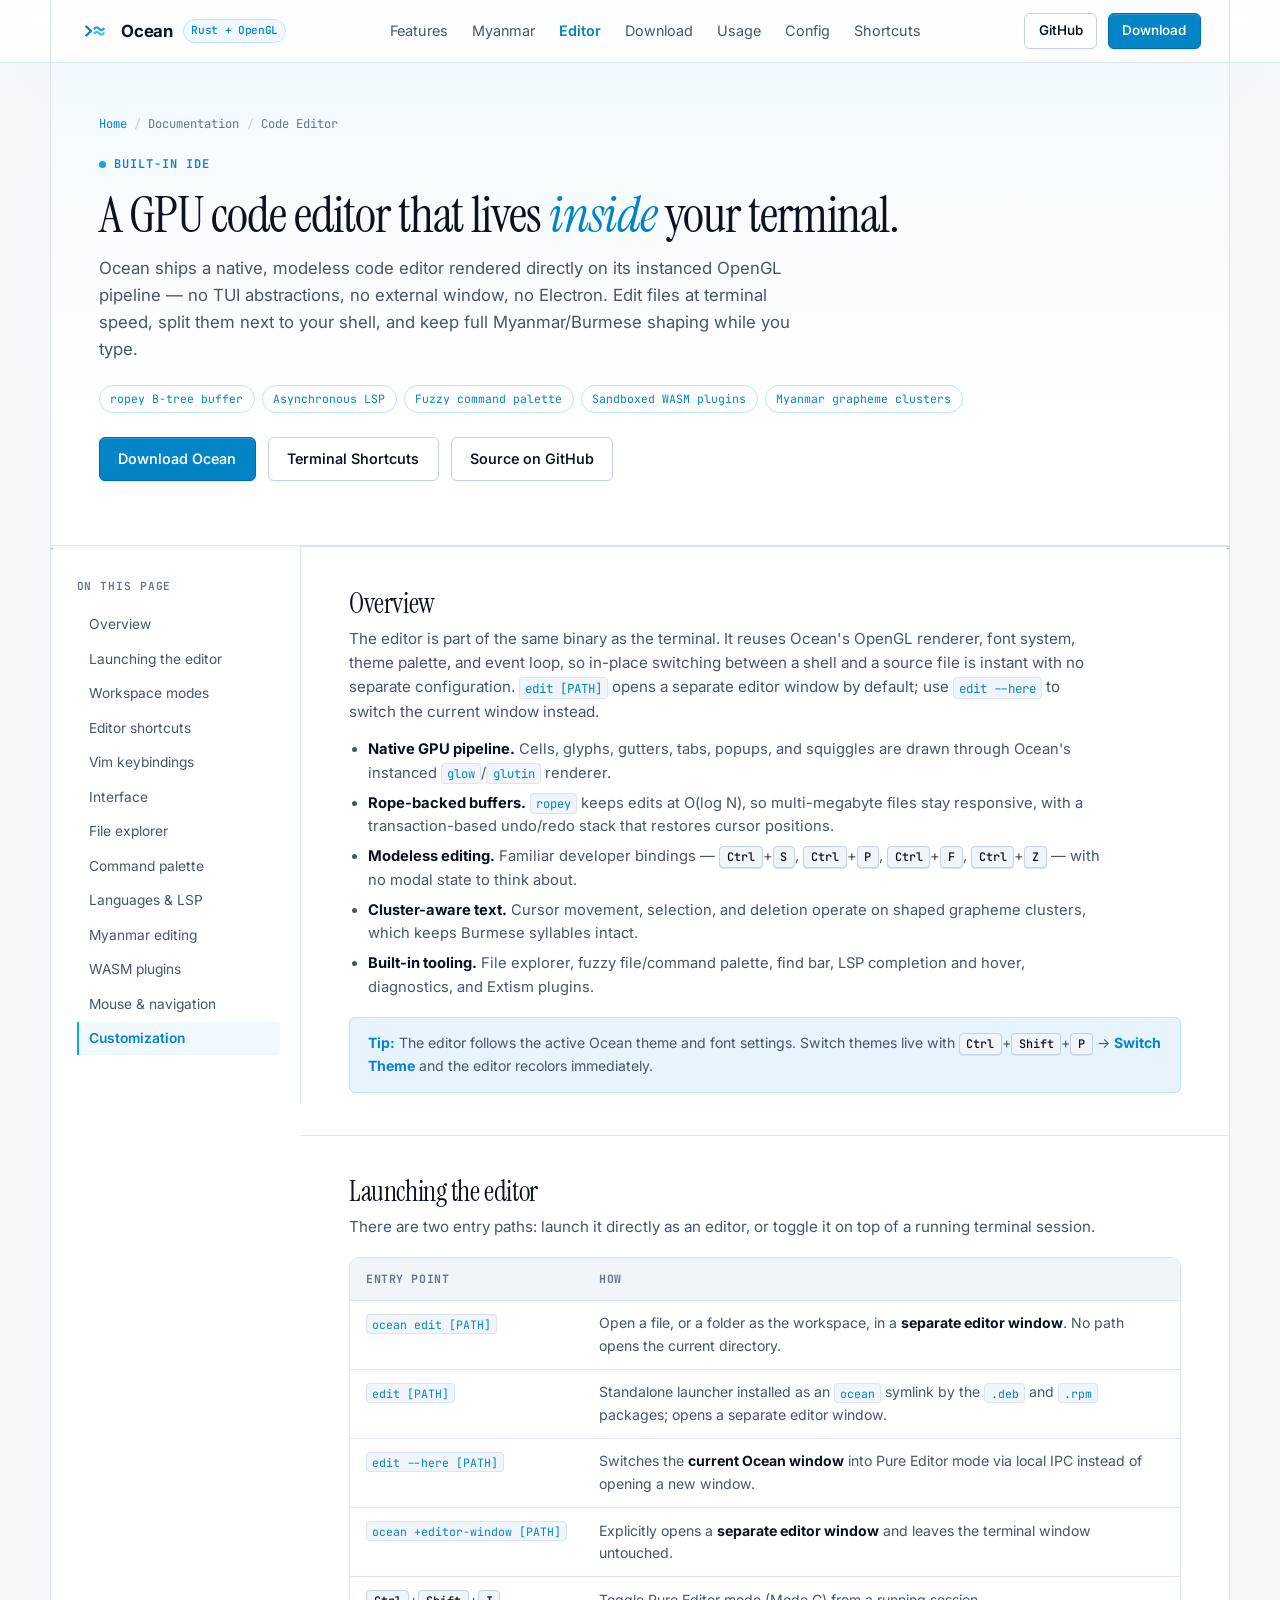
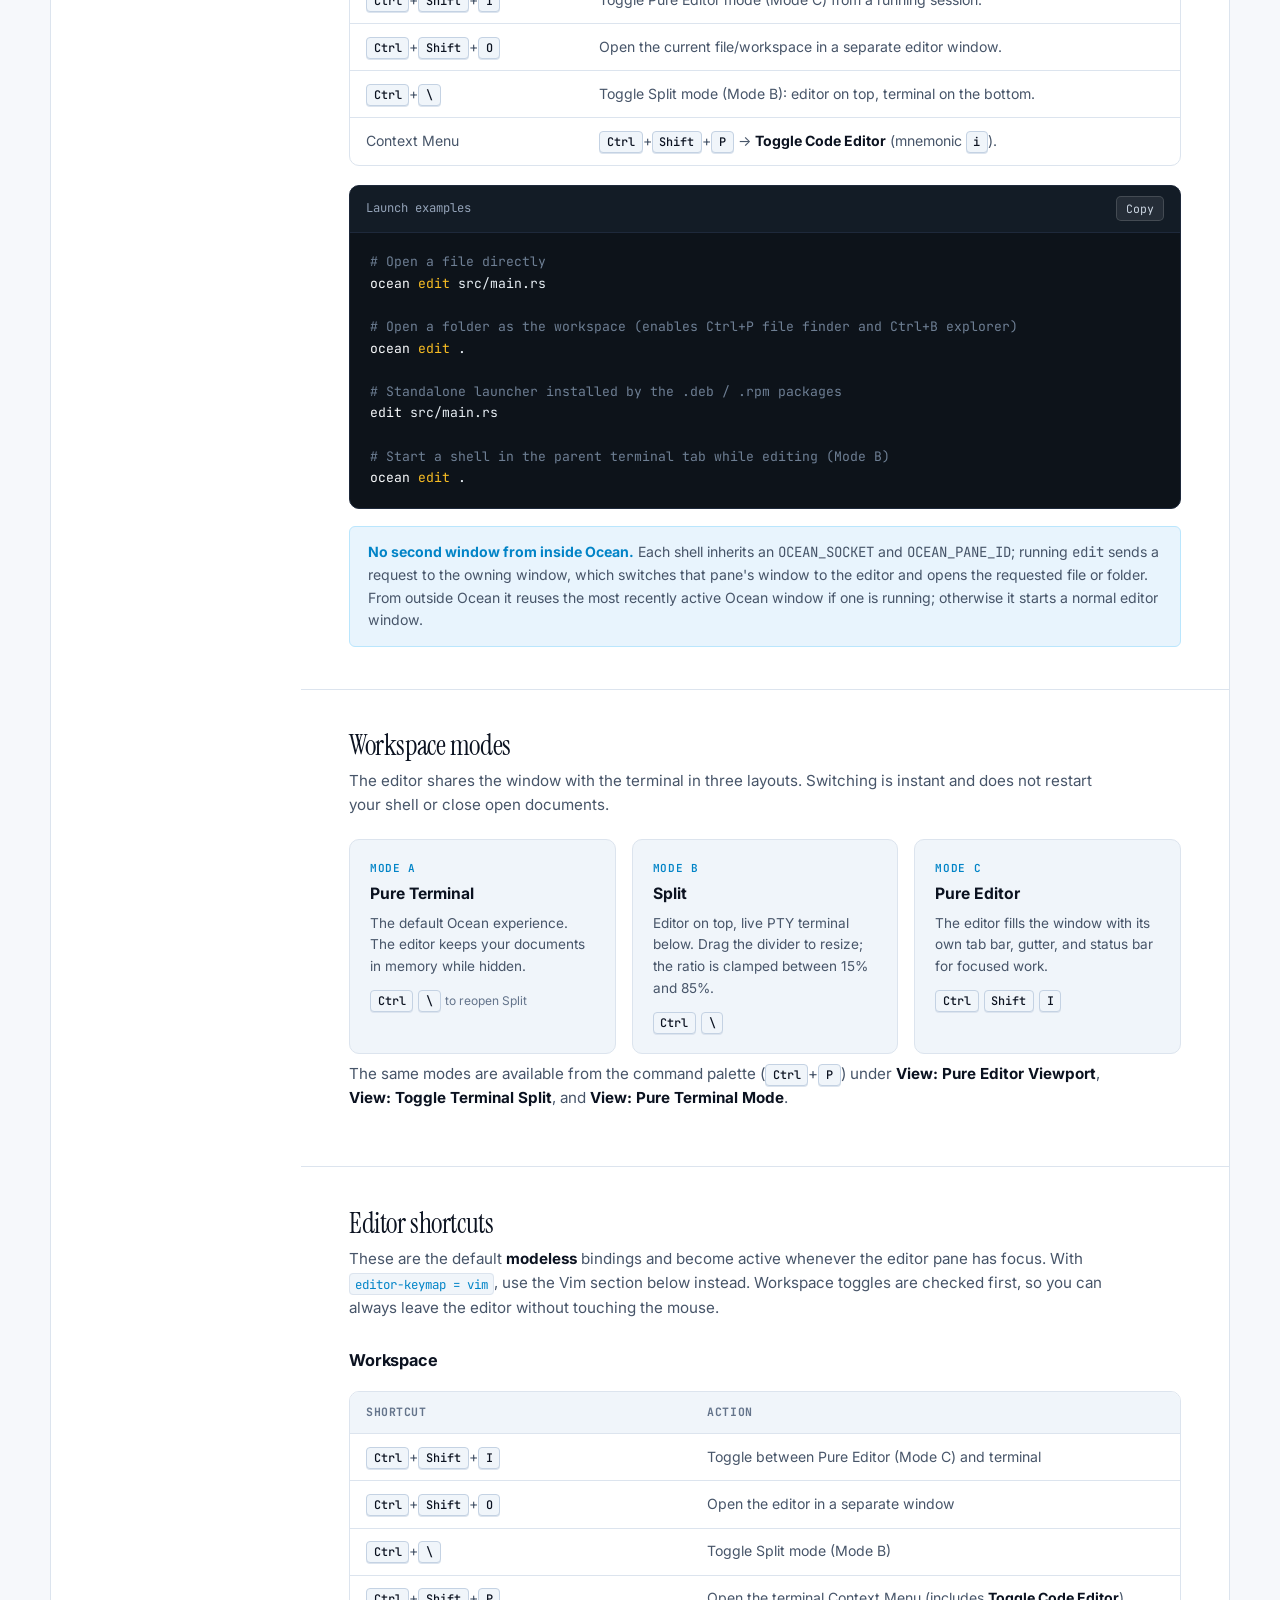
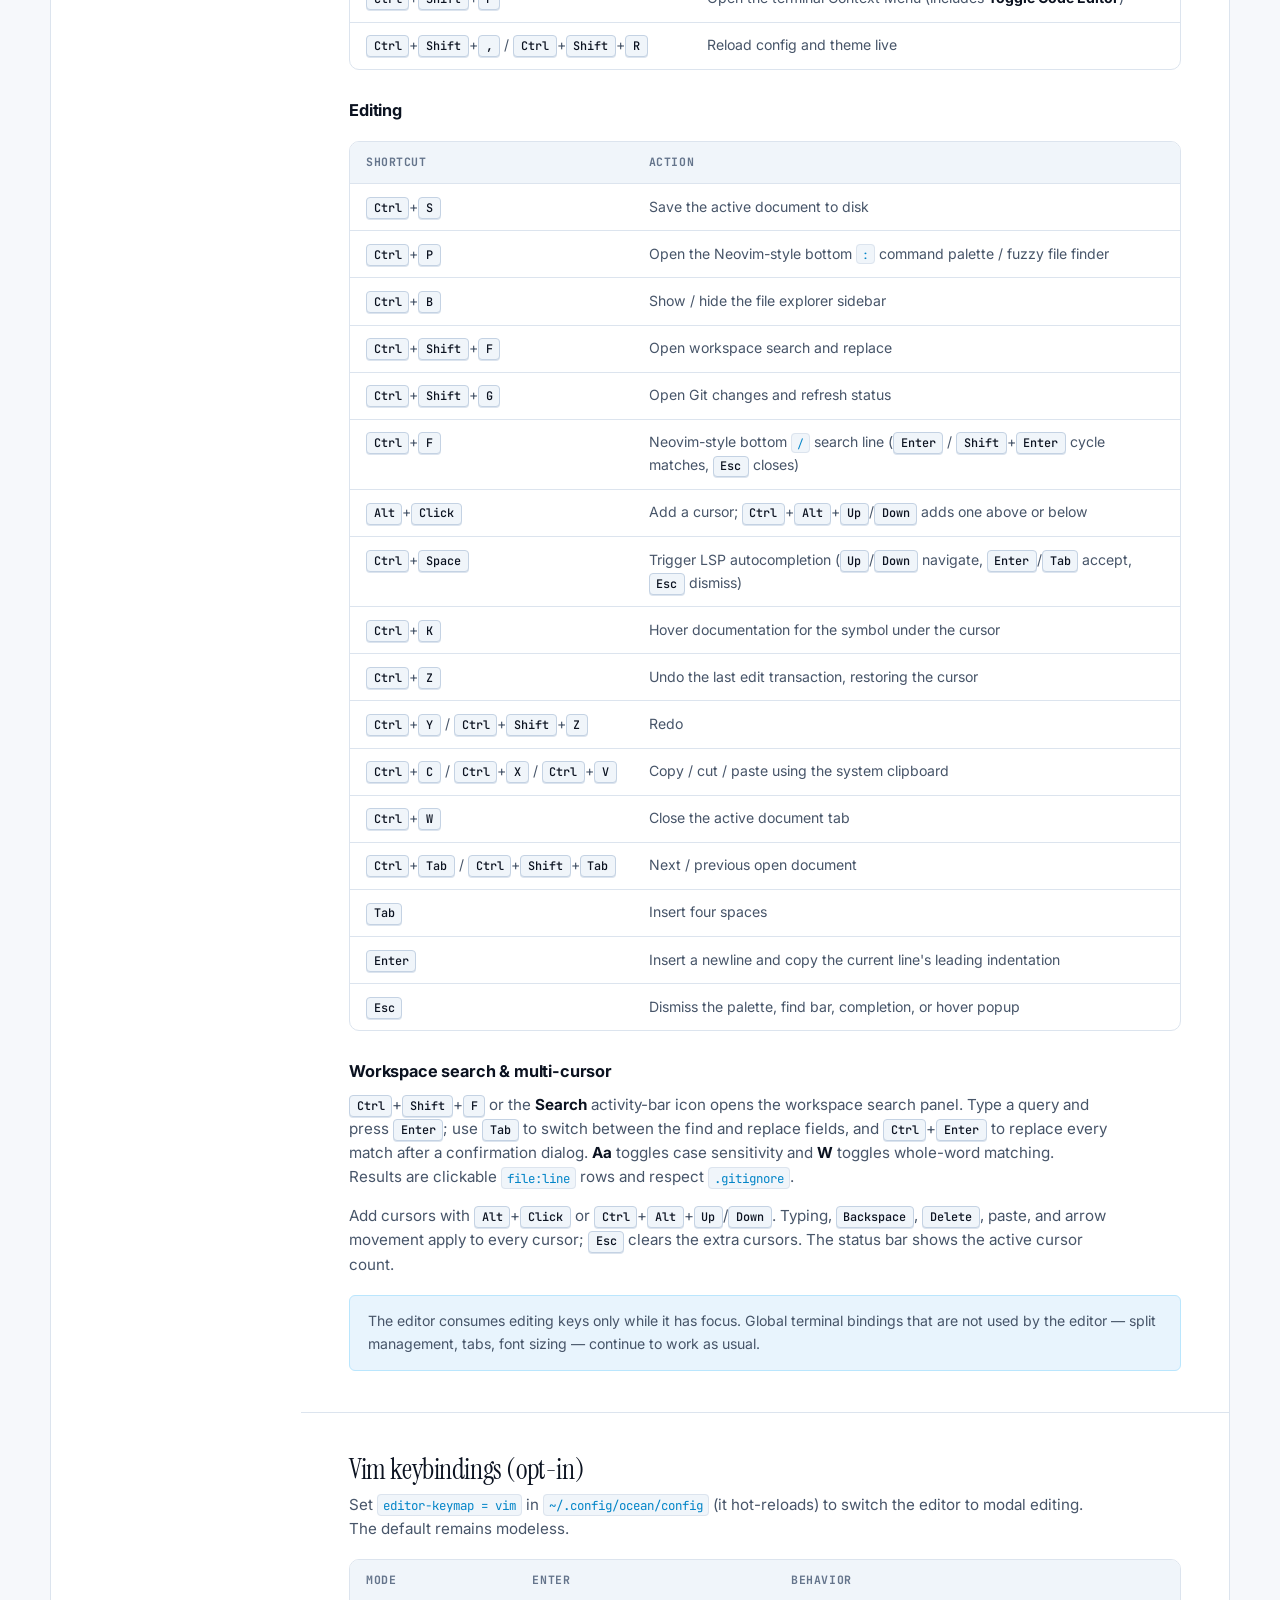
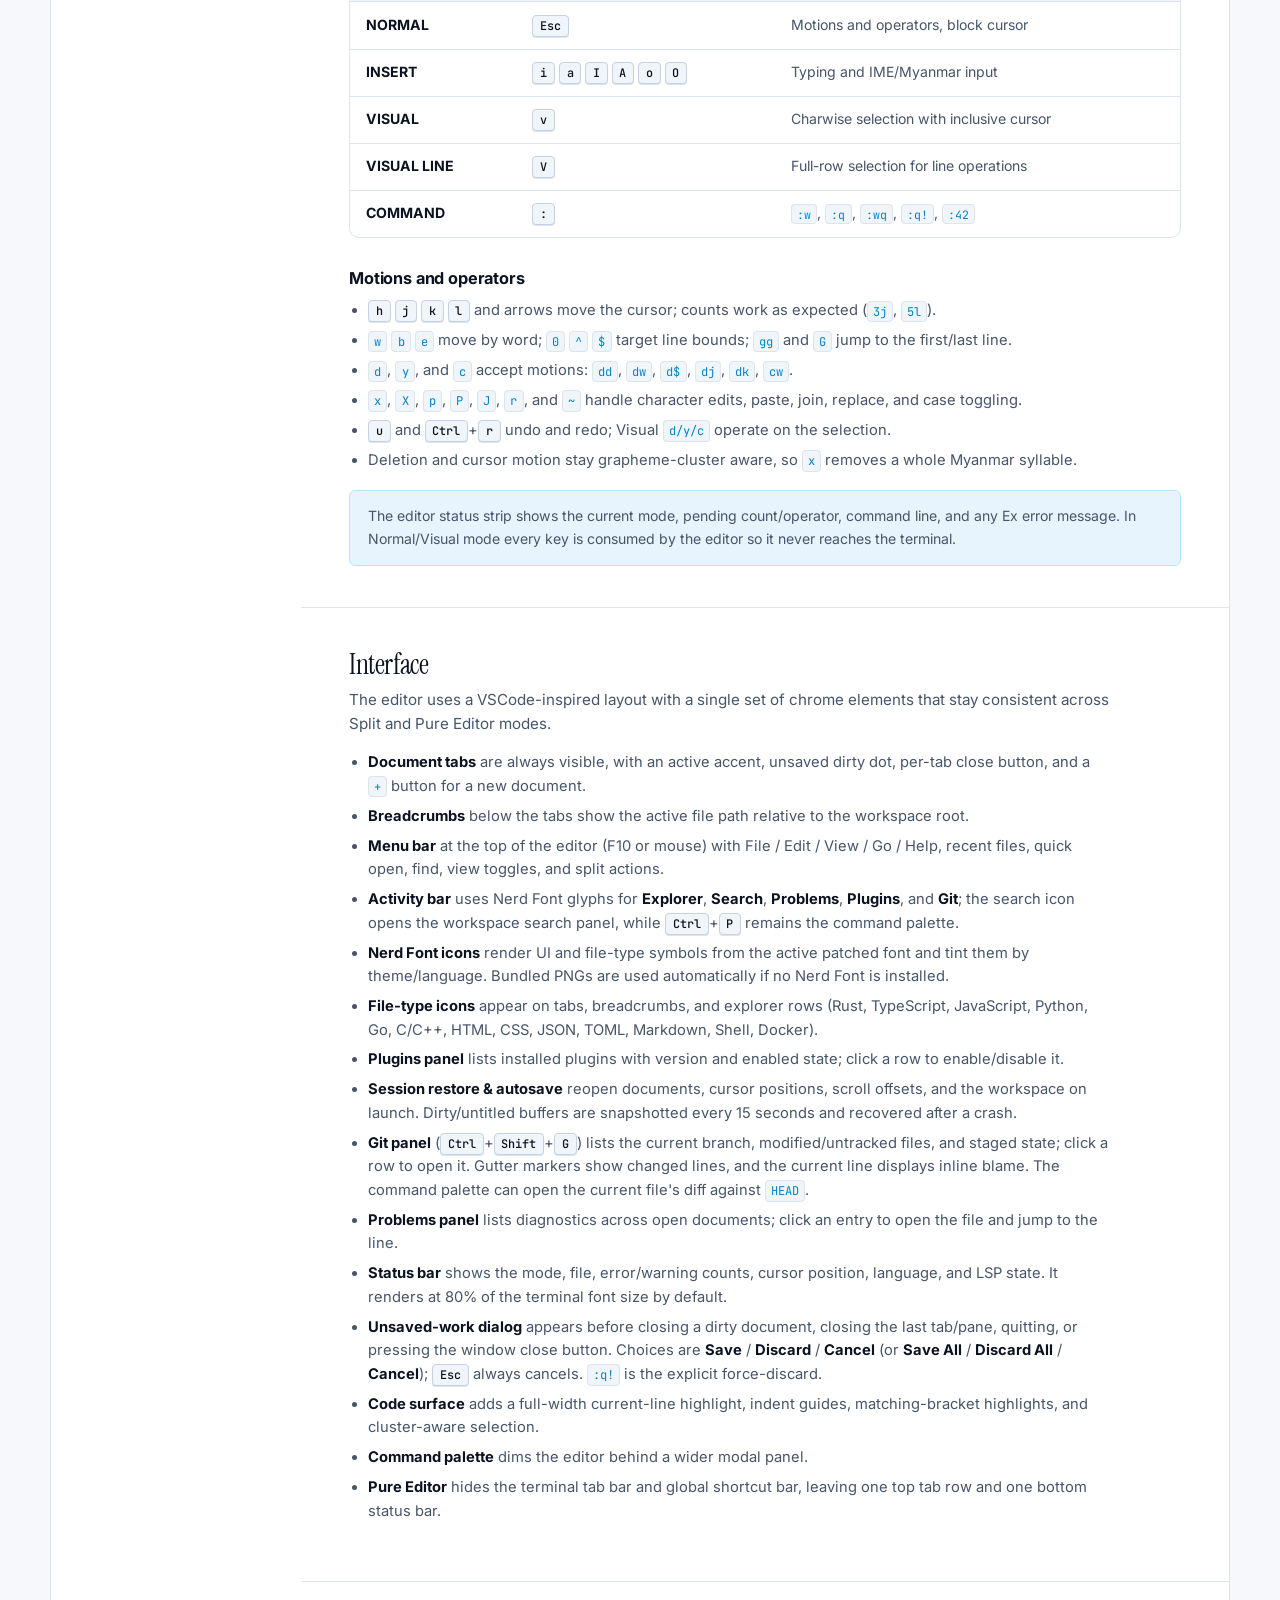
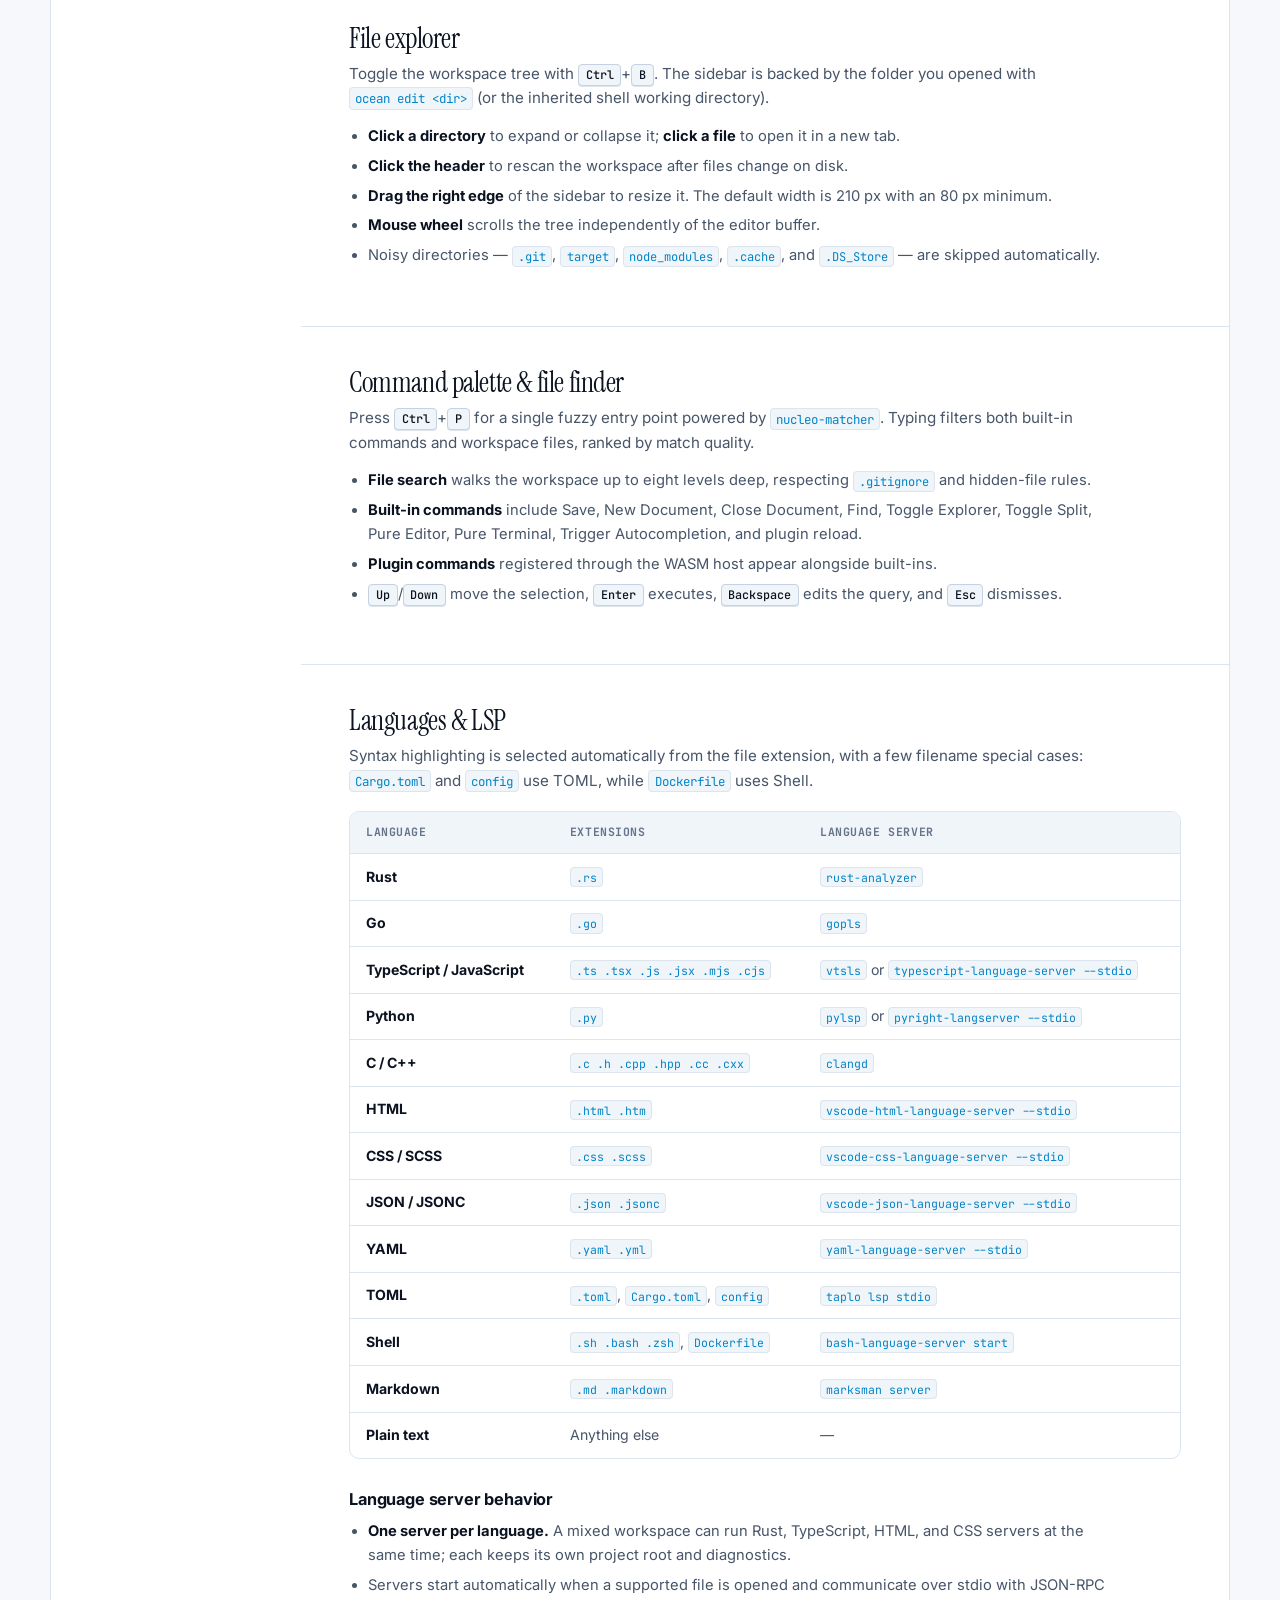
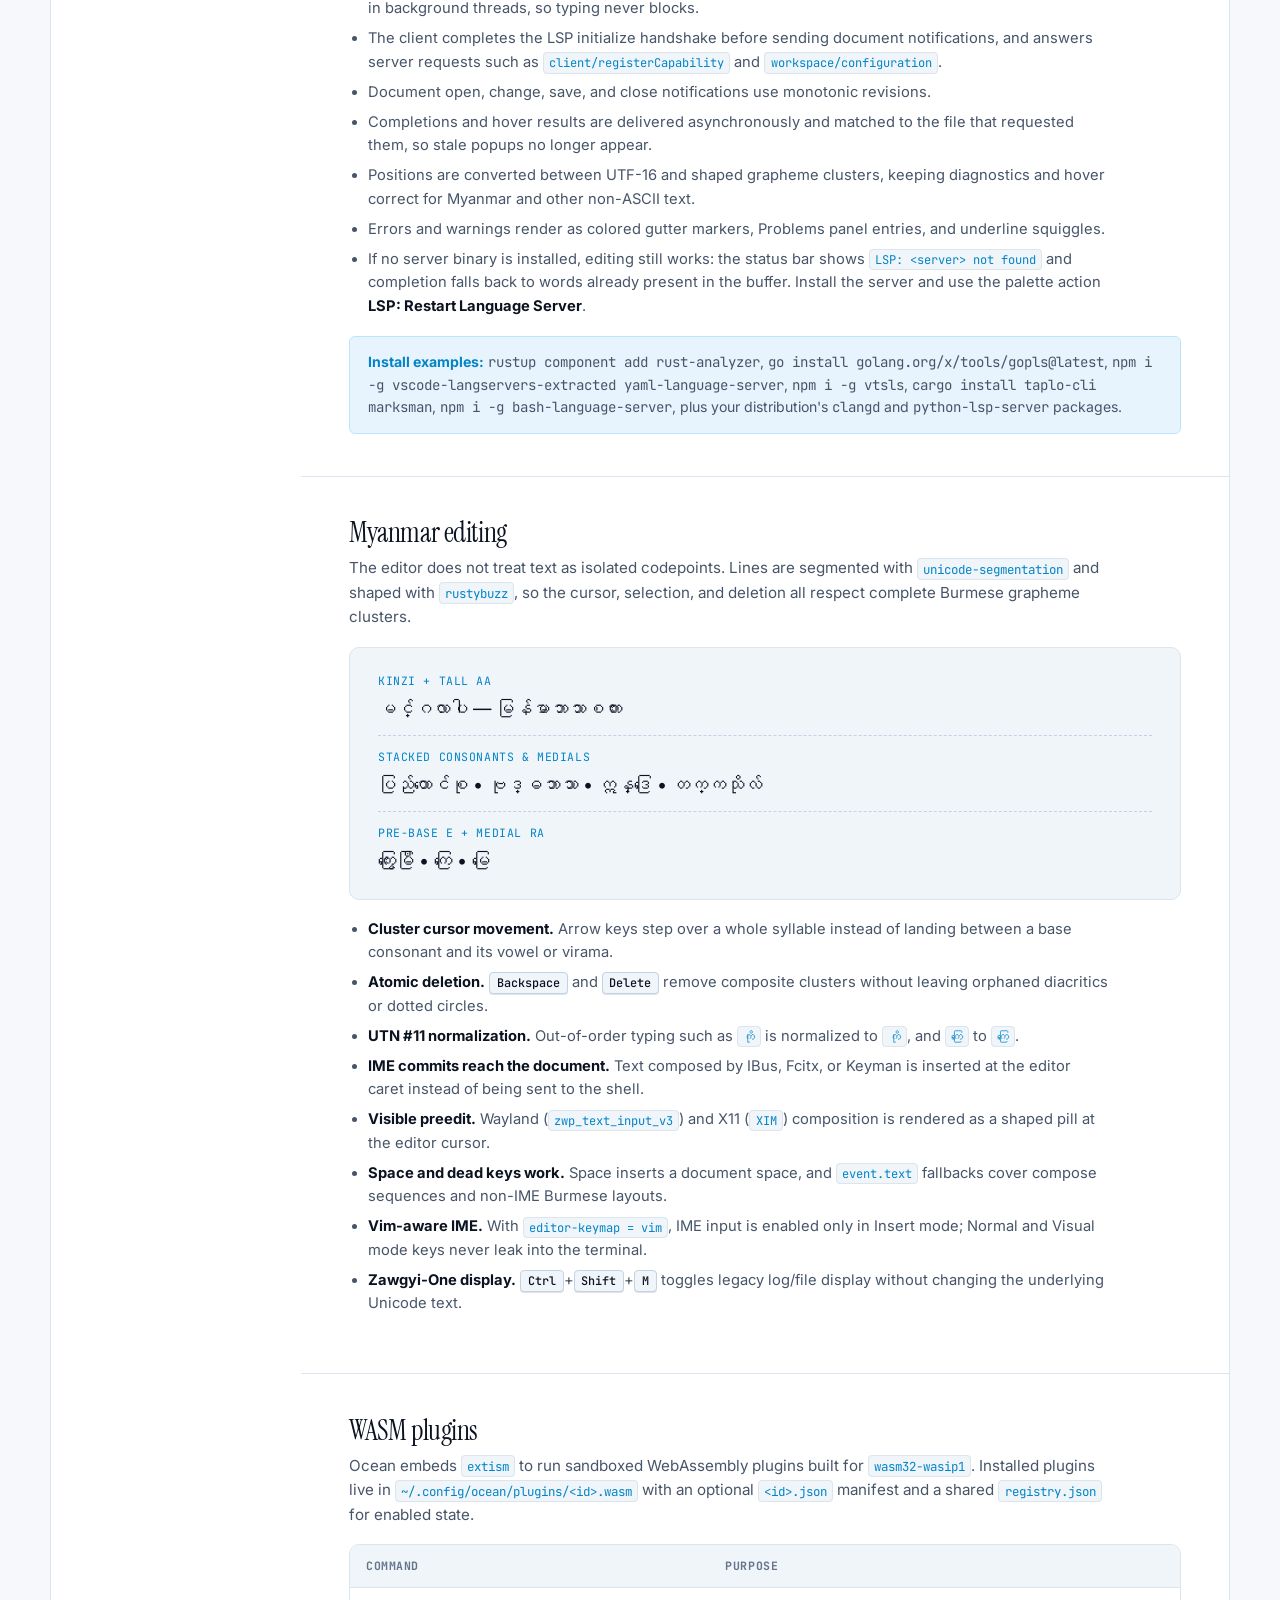
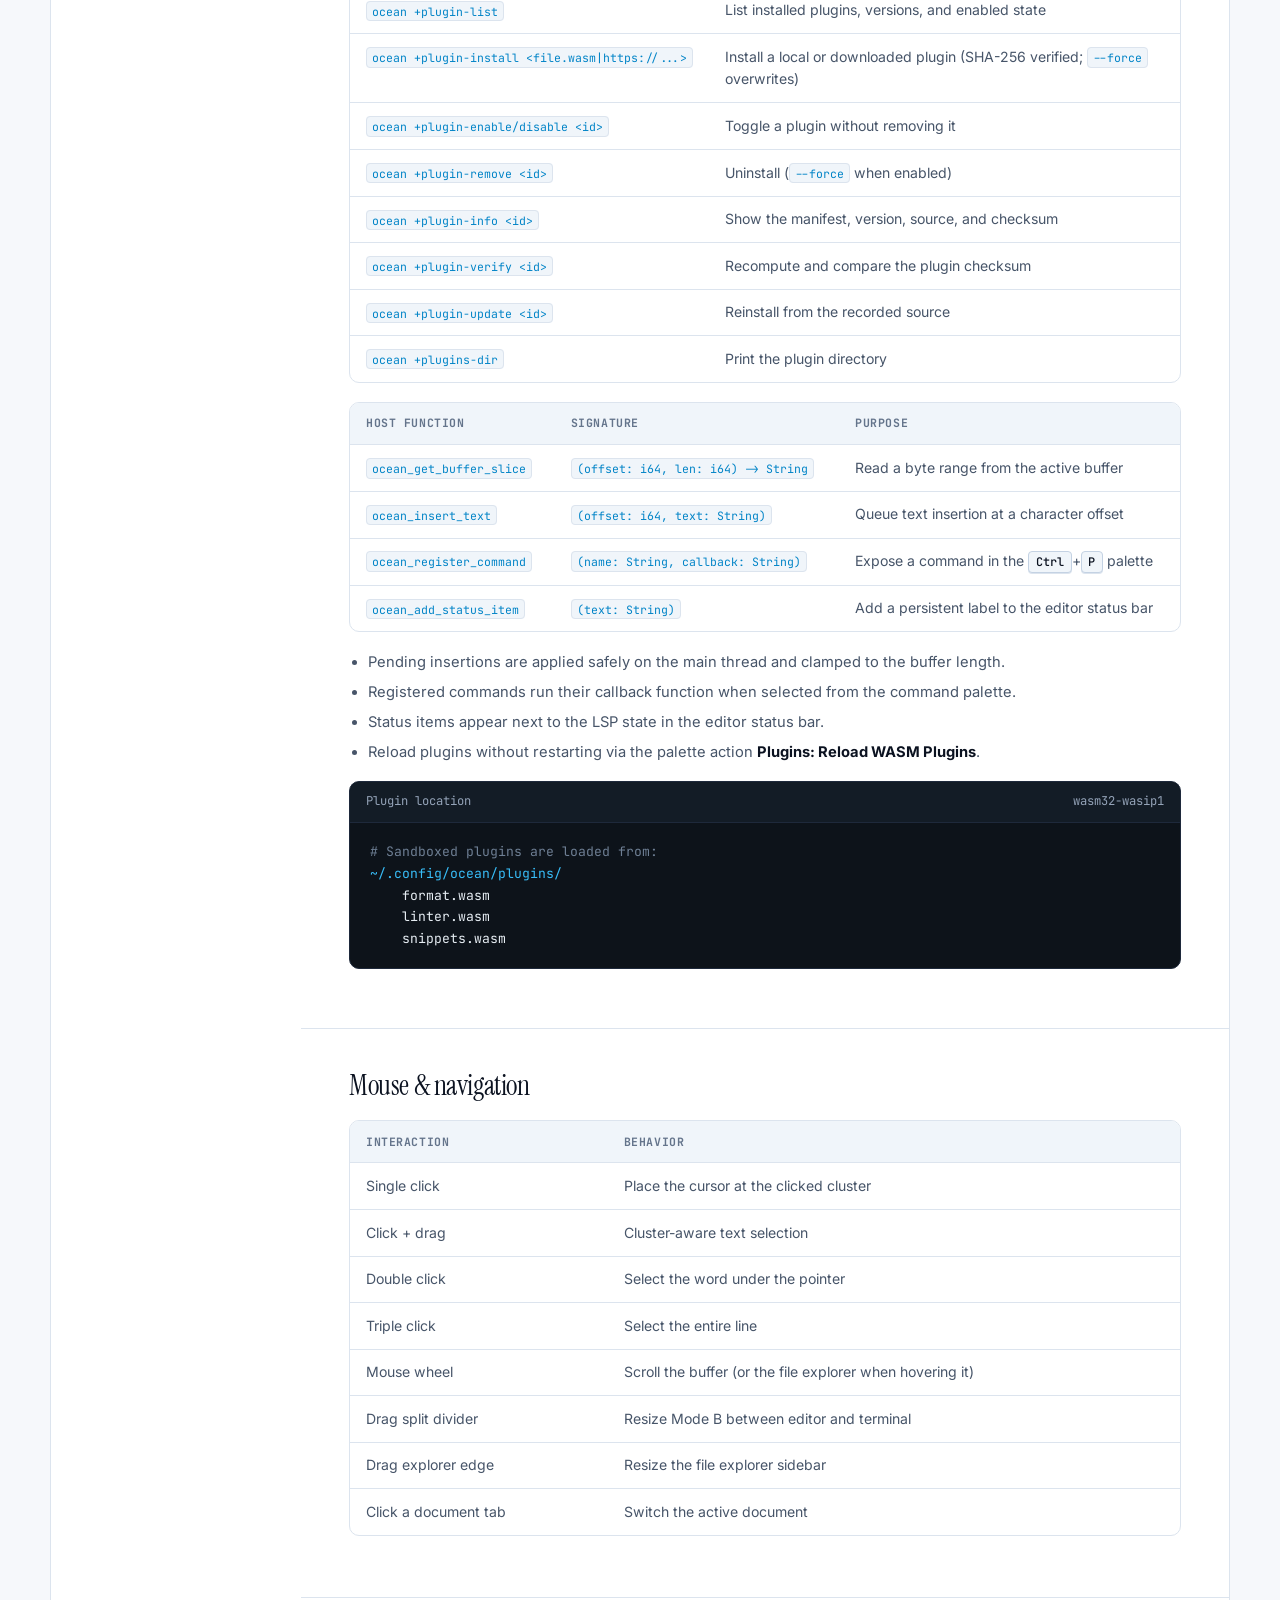
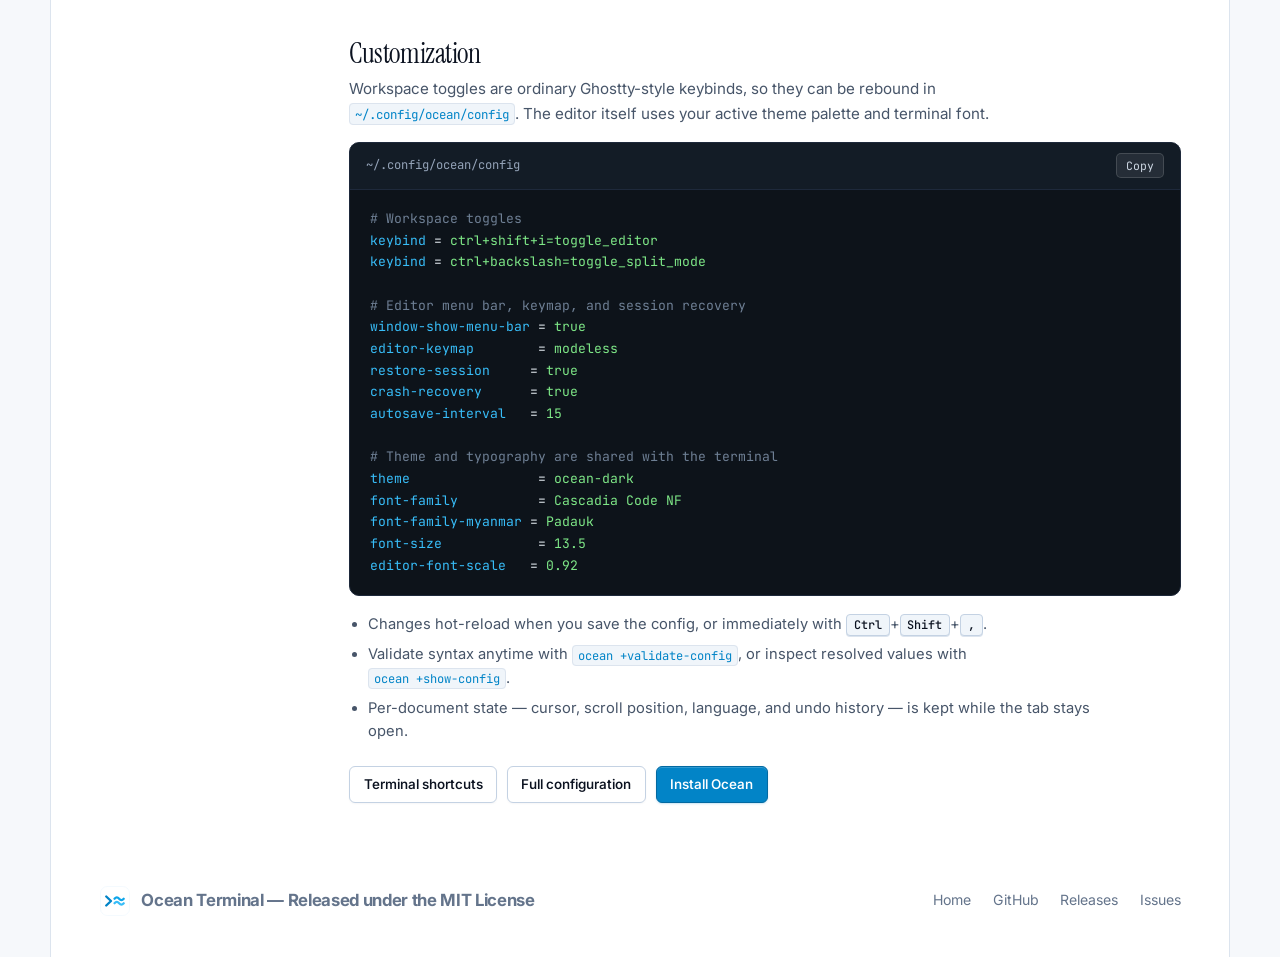
==== commit f410a4b3: "update: editor" ====
--- a/website/editor.html
+++ b/website/editor.html
@@ -108,8 +108,9 @@
           <h2>Overview</h2>
           <p>
             The editor is part of the same binary as the terminal. It reuses Ocean's OpenGL renderer, font system, theme
-            palette, and event loop, so switching between a shell and a source file is instant — no new process, no
-            second window, and no separate configuration.
+            palette, and event loop, so in-place switching between a shell and a source file is instant with no separate
+            configuration. <code>edit [PATH]</code> opens a separate editor window by default; use <code>edit --here</code>
+            to switch the current window instead.
           </p>
           <ul>
             <li><strong>Native GPU pipeline.</strong> Cells, glyphs, gutters, tabs, popups, and squiggles are drawn through Ocean's instanced <code>glow</code>/<code>glutin</code> renderer.</li>
@@ -136,10 +137,12 @@
                 <tr><th>Entry point</th><th>How</th></tr>
               </thead>
               <tbody>
-                <tr><td><code>ocean edit [PATH]</code></td><td>Open a file, or a folder as the workspace. No path opens the current directory.</td></tr>
-                <tr><td><code>edit [PATH]</code></td><td>Standalone launcher installed as an <code>ocean</code> symlink by the <code>.deb</code> and <code>.rpm</code> packages.</td></tr>
-                <tr><td><code>edit [PATH]</code> inside an Ocean shell</td><td>Switches the <strong>current window</strong> into Pure Editor mode via local IPC. No new window or tab is created.</td></tr>
+                <tr><td><code>ocean edit [PATH]</code></td><td>Open a file, or a folder as the workspace, in a <strong>separate editor window</strong>. No path opens the current directory.</td></tr>
+                <tr><td><code>edit [PATH]</code></td><td>Standalone launcher installed as an <code>ocean</code> symlink by the <code>.deb</code> and <code>.rpm</code> packages; opens a separate editor window.</td></tr>
+                <tr><td><code>edit --here [PATH]</code></td><td>Switches the <strong>current Ocean window</strong> into Pure Editor mode via local IPC instead of opening a new window.</td></tr>
+                <tr><td><code>ocean +editor-window [PATH]</code></td><td>Explicitly opens a <strong>separate editor window</strong> and leaves the terminal window untouched.</td></tr>
                 <tr><td><kbd>Ctrl</kbd>+<kbd>Shift</kbd>+<kbd>I</kbd></td><td>Toggle Pure Editor mode (Mode C) from a running session.</td></tr>
+                <tr><td><kbd>Ctrl</kbd>+<kbd>Shift</kbd>+<kbd>O</kbd></td><td>Open the current file/workspace in a separate editor window.</td></tr>
                 <tr><td><kbd>Ctrl</kbd>+<kbd>\</kbd></td><td>Toggle Split mode (Mode B): editor on top, terminal on the bottom.</td></tr>
                 <tr><td>Context Menu</td><td><kbd>Ctrl</kbd>+<kbd>Shift</kbd>+<kbd>P</kbd> → <strong>Toggle Code Editor</strong> (mnemonic <kbd>i</kbd>).</td></tr>
               </tbody>
@@ -225,6 +228,7 @@
               </thead>
               <tbody>
                 <tr><td><kbd>Ctrl</kbd>+<kbd>Shift</kbd>+<kbd>I</kbd></td><td>Toggle between Pure Editor (Mode C) and terminal</td></tr>
+                <tr><td><kbd>Ctrl</kbd>+<kbd>Shift</kbd>+<kbd>O</kbd></td><td>Open the editor in a separate window</td></tr>
                 <tr><td><kbd>Ctrl</kbd>+<kbd>\</kbd></td><td>Toggle Split mode (Mode B)</td></tr>
                 <tr><td><kbd>Ctrl</kbd>+<kbd>Shift</kbd>+<kbd>P</kbd></td><td>Open the terminal Context Menu (includes <strong>Toggle Code Editor</strong>)</td></tr>
                 <tr><td><kbd>Ctrl</kbd>+<kbd>Shift</kbd>+<kbd>,</kbd> / <kbd>Ctrl</kbd>+<kbd>Shift</kbd>+<kbd>R</kbd></td><td>Reload config and theme live</td></tr>
@@ -240,10 +244,11 @@
               </thead>
               <tbody>
                 <tr><td><kbd>Ctrl</kbd>+<kbd>S</kbd></td><td>Save the active document to disk</td></tr>
-                <tr><td><kbd>Ctrl</kbd>+<kbd>P</kbd></td><td>Open the fuzzy file/command palette</td></tr>
+                <tr><td><kbd>Ctrl</kbd>+<kbd>P</kbd></td><td>Open the Neovim-style bottom <code>:</code> command palette / fuzzy file finder</td></tr>
                 <tr><td><kbd>Ctrl</kbd>+<kbd>B</kbd></td><td>Show / hide the file explorer sidebar</td></tr>
                 <tr><td><kbd>Ctrl</kbd>+<kbd>Shift</kbd>+<kbd>F</kbd></td><td>Open workspace search and replace</td></tr>
-                <tr><td><kbd>Ctrl</kbd>+<kbd>F</kbd></td><td>Find in file (<kbd>Enter</kbd> / <kbd>Shift</kbd>+<kbd>Enter</kbd> cycle matches, <kbd>Esc</kbd> closes)</td></tr>
+                <tr><td><kbd>Ctrl</kbd>+<kbd>Shift</kbd>+<kbd>G</kbd></td><td>Open Git changes and refresh status</td></tr>
+                <tr><td><kbd>Ctrl</kbd>+<kbd>F</kbd></td><td>Neovim-style bottom <code>/</code> search line (<kbd>Enter</kbd> / <kbd>Shift</kbd>+<kbd>Enter</kbd> cycle matches, <kbd>Esc</kbd> closes)</td></tr>
                 <tr><td><kbd>Alt</kbd>+<kbd>Click</kbd></td><td>Add a cursor; <kbd>Ctrl</kbd>+<kbd>Alt</kbd>+<kbd>Up</kbd>/<kbd>Down</kbd> adds one above or below</td></tr>
                 <tr><td><kbd>Ctrl</kbd>+<kbd>Space</kbd></td><td>Trigger LSP autocompletion (<kbd>Up</kbd>/<kbd>Down</kbd> navigate, <kbd>Enter</kbd>/<kbd>Tab</kbd> accept, <kbd>Esc</kbd> dismiss)</td></tr>
                 <tr><td><kbd>Ctrl</kbd>+<kbd>K</kbd></td><td>Hover documentation for the symbol under the cursor</td></tr>
@@ -325,10 +330,12 @@
             <li><strong>Document tabs</strong> are always visible, with an active accent, unsaved dirty dot, per-tab close button, and a <code>+</code> button for a new document.</li>
             <li><strong>Breadcrumbs</strong> below the tabs show the active file path relative to the workspace root.</li>
             <li><strong>Menu bar</strong> at the top of the editor (F10 or mouse) with File / Edit / View / Go / Help, recent files, quick open, find, view toggles, and split actions.</li>
-            <li><strong>Activity bar</strong> uses theme-tinted icons for <strong>Explorer</strong>, <strong>Search</strong>, <strong>Problems</strong>, and <strong>Plugins</strong>; the search icon opens the workspace search panel, while <kbd>Ctrl</kbd>+<kbd>P</kbd> remains the command palette.</li>
+            <li><strong>Activity bar</strong> uses Nerd Font glyphs for <strong>Explorer</strong>, <strong>Search</strong>, <strong>Problems</strong>, <strong>Plugins</strong>, and <strong>Git</strong>; the search icon opens the workspace search panel, while <kbd>Ctrl</kbd>+<kbd>P</kbd> remains the command palette.</li>
+            <li><strong>Nerd Font icons</strong> render UI and file-type symbols from the active patched font and tint them by theme/language. Bundled PNGs are used automatically if no Nerd Font is installed.</li>
             <li><strong>File-type icons</strong> appear on tabs, breadcrumbs, and explorer rows (Rust, TypeScript, JavaScript, Python, Go, C/C++, HTML, CSS, JSON, TOML, Markdown, Shell, Docker).</li>
             <li><strong>Plugins panel</strong> lists installed plugins with version and enabled state; click a row to enable/disable it.</li>
             <li><strong>Session restore &amp; autosave</strong> reopen documents, cursor positions, scroll offsets, and the workspace on launch. Dirty/untitled buffers are snapshotted every 15 seconds and recovered after a crash.</li>
+            <li><strong>Git panel</strong> (<kbd>Ctrl</kbd>+<kbd>Shift</kbd>+<kbd>G</kbd>) lists the current branch, modified/untracked files, and staged state; click a row to open it. Gutter markers show changed lines, and the current line displays inline blame. The command palette can open the current file's diff against <code>HEAD</code>.</li>
             <li><strong>Problems panel</strong> lists diagnostics across open documents; click an entry to open the file and jump to the line.</li>
             <li><strong>Status bar</strong> shows the mode, file, error/warning counts, cursor position, language, and LSP state. It renders at 80% of the terminal font size by default.</li>
             <li><strong>Unsaved-work dialog</strong> appears before closing a dirty document, closing the last tab/pane, quitting, or pressing the window close button. Choices are <strong>Save</strong> / <strong>Discard</strong> / <strong>Cancel</strong> (or <strong>Save All</strong> / <strong>Discard All</strong> / <strong>Cancel</strong>); <kbd>Esc</kbd> always cancels. <code>:q!</code> is the explicit force-discard.</li>
@@ -559,7 +566,8 @@
 <span class="tok-key">theme</span>                = <span class="tok-val">ocean-dark</span>
 <span class="tok-key">font-family</span>          = <span class="tok-val">Cascadia Code NF</span>
 <span class="tok-key">font-family-myanmar</span> = <span class="tok-val">Padauk</span>
-<span class="tok-key">font-size</span>            = <span class="tok-val">13.5</span></pre>
+<span class="tok-key">font-size</span>            = <span class="tok-val">13.5</span>
+<span class="tok-key">editor-font-scale</span>   = <span class="tok-val">0.92</span></pre>
           </div>
 
           <ul>
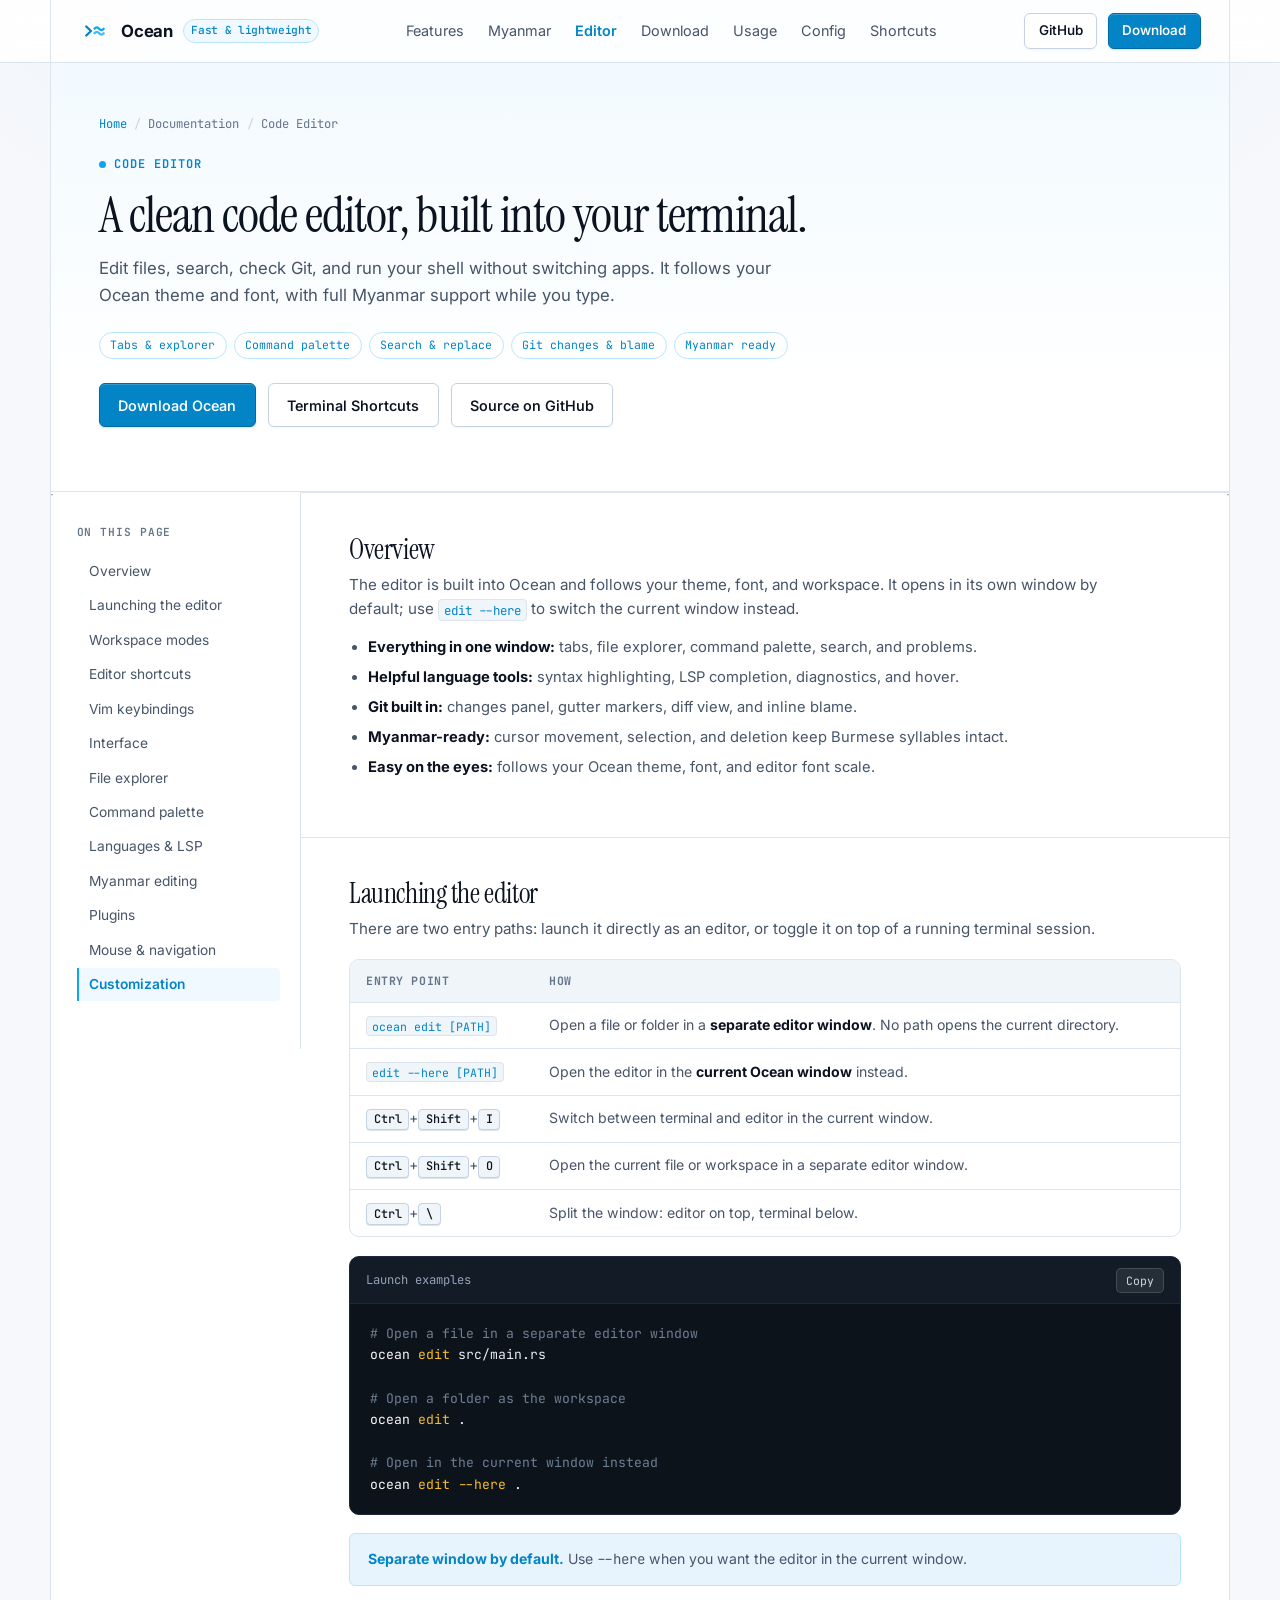
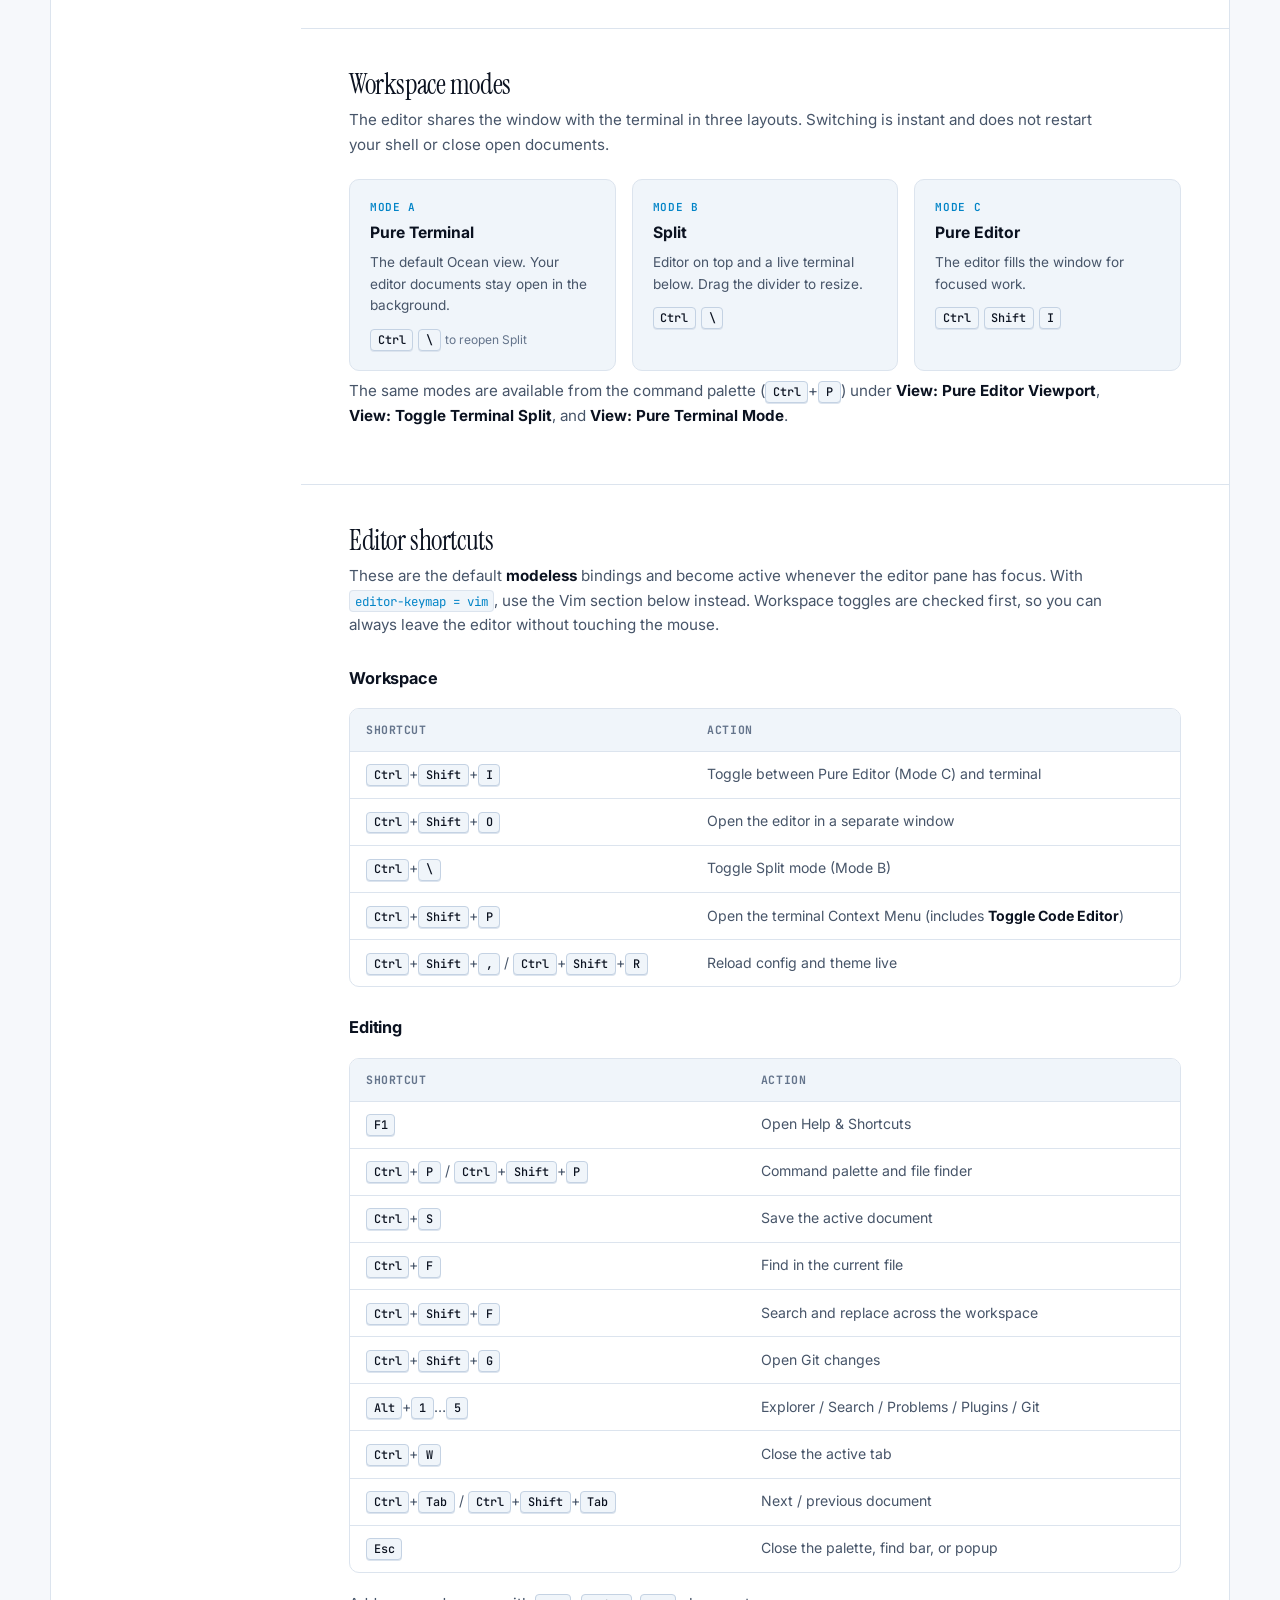
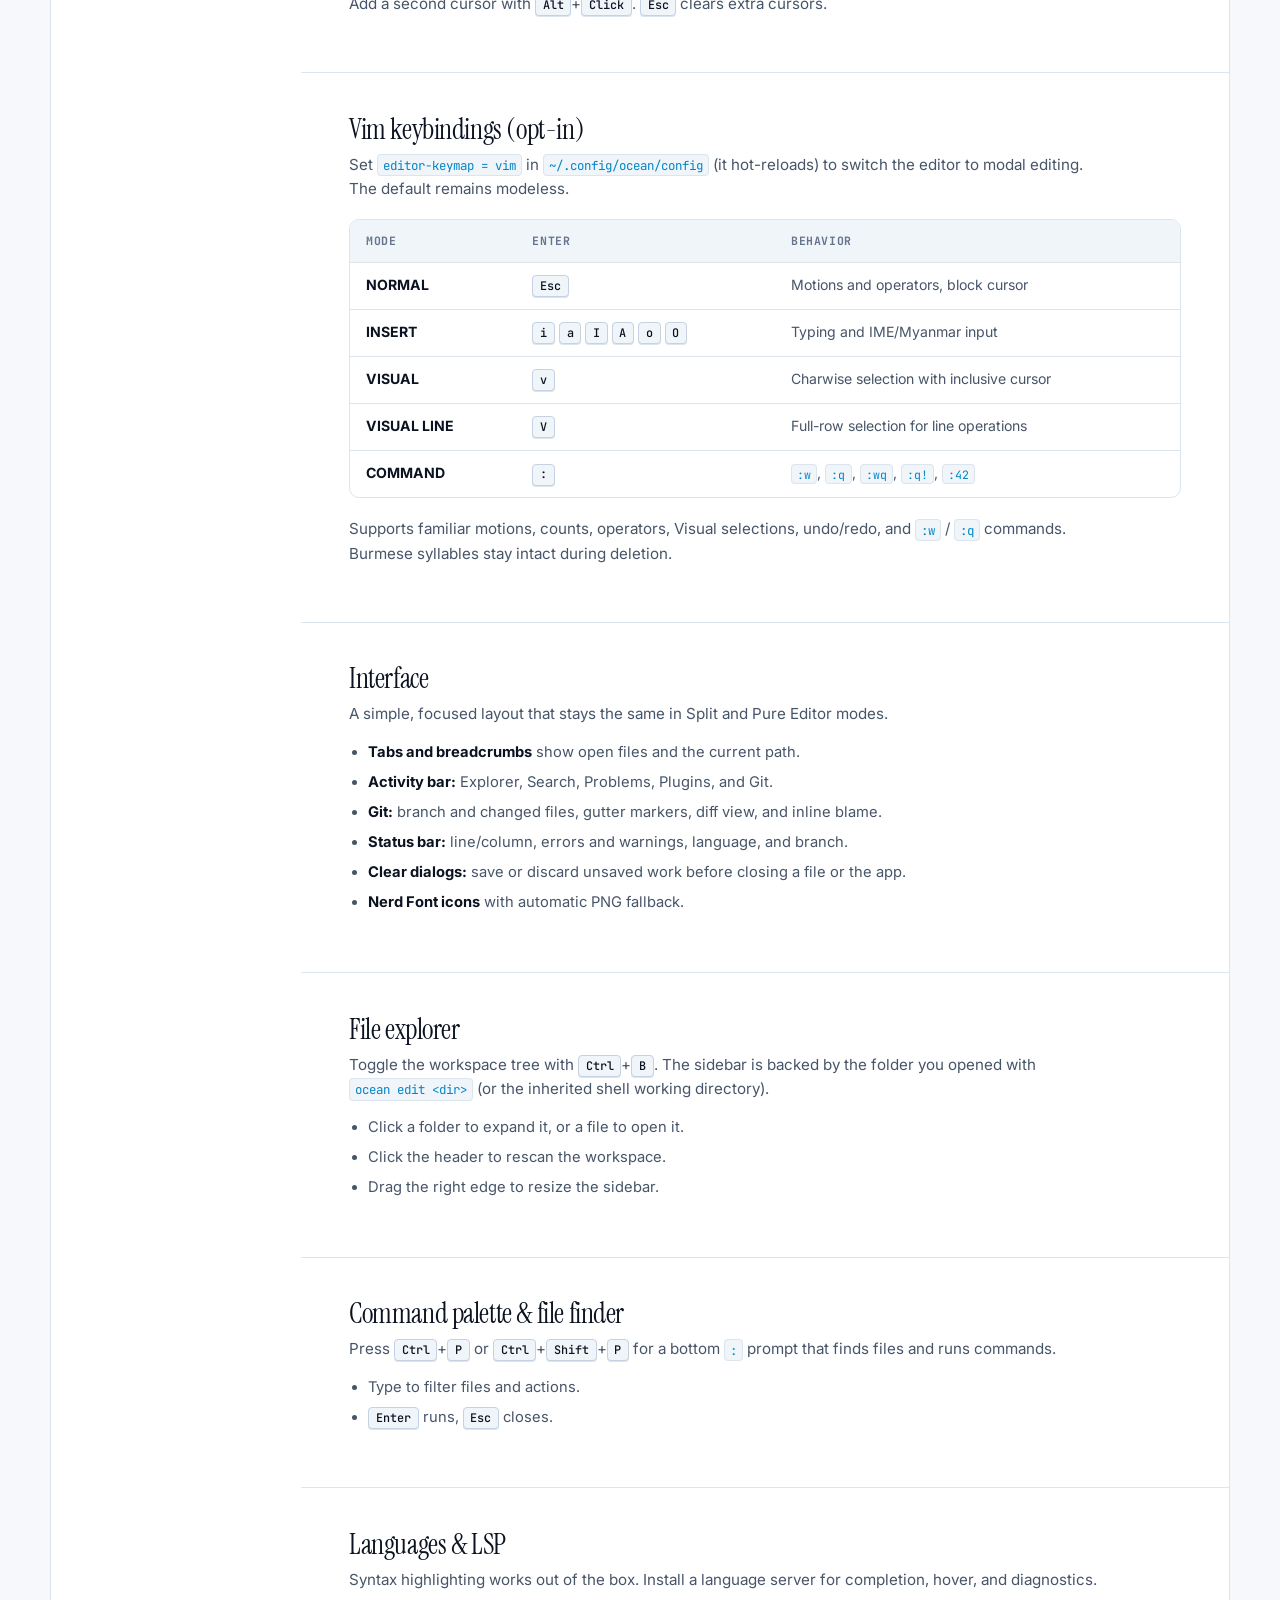
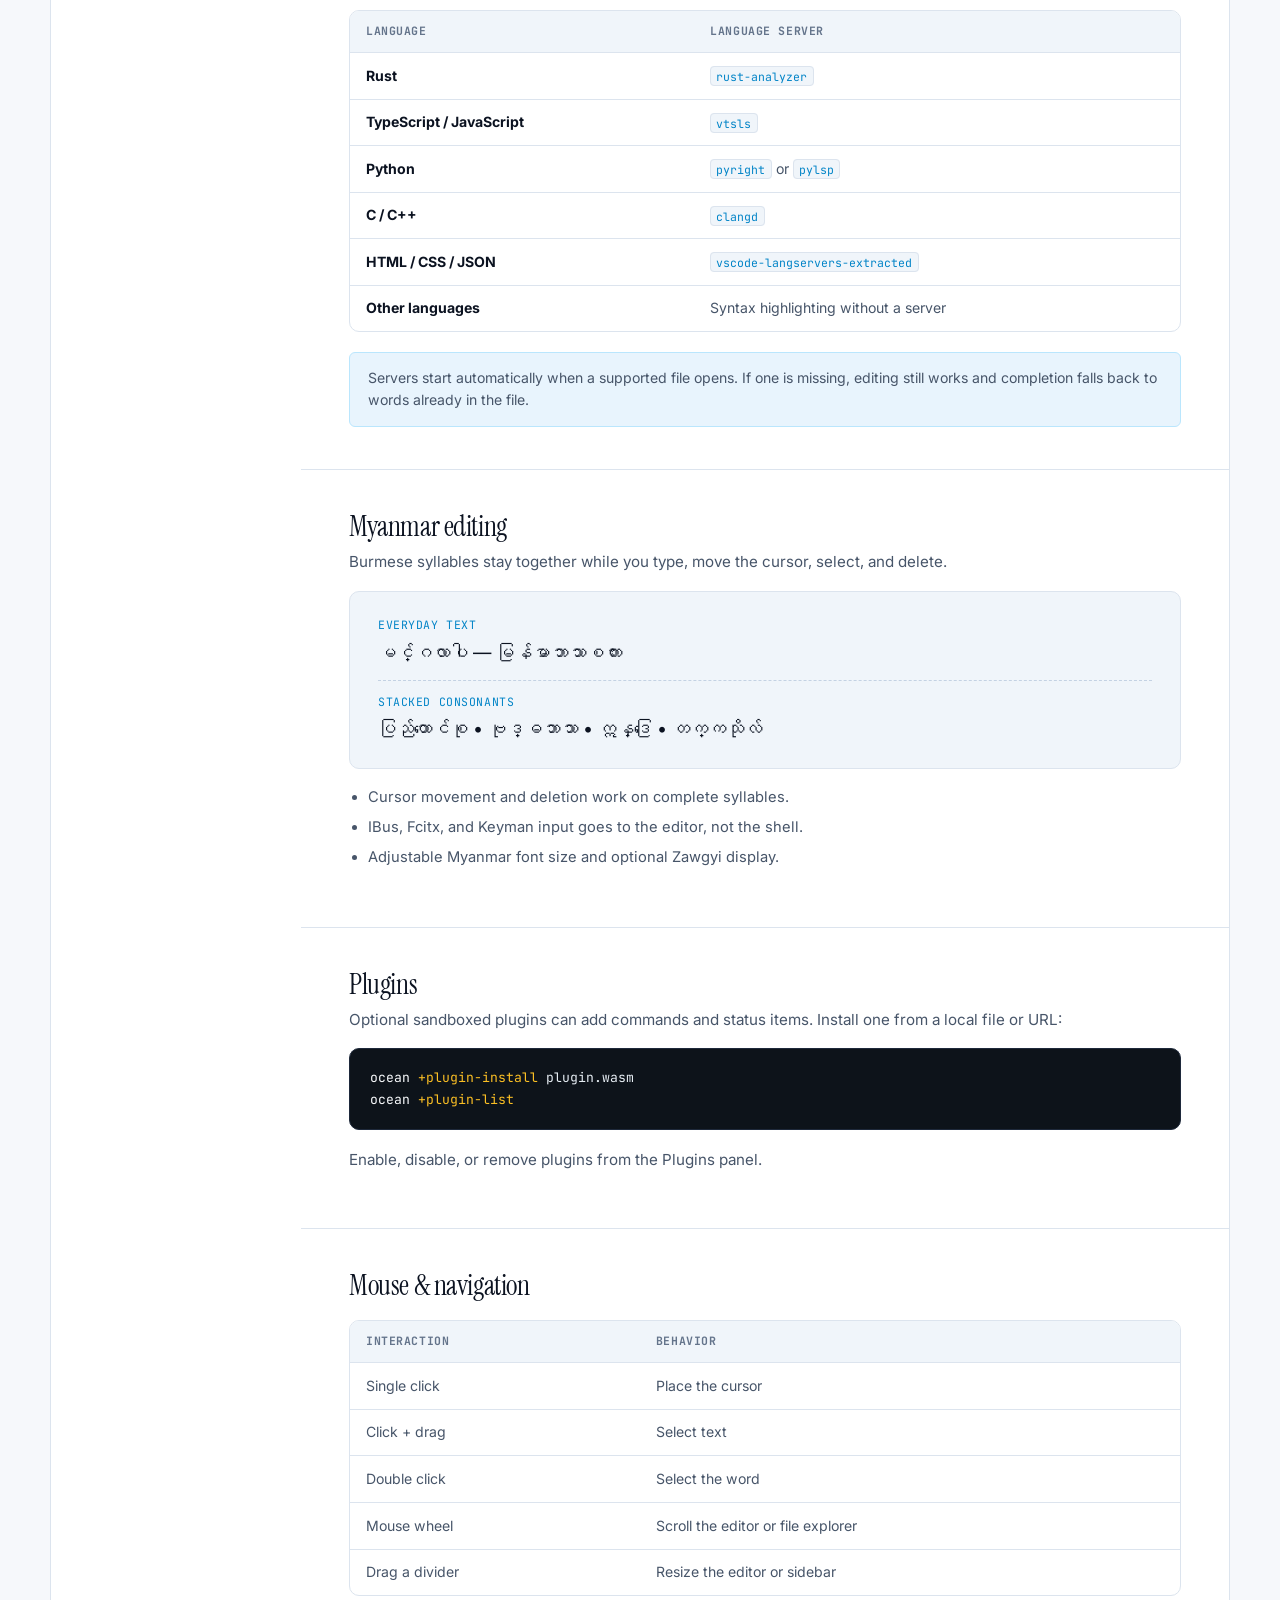
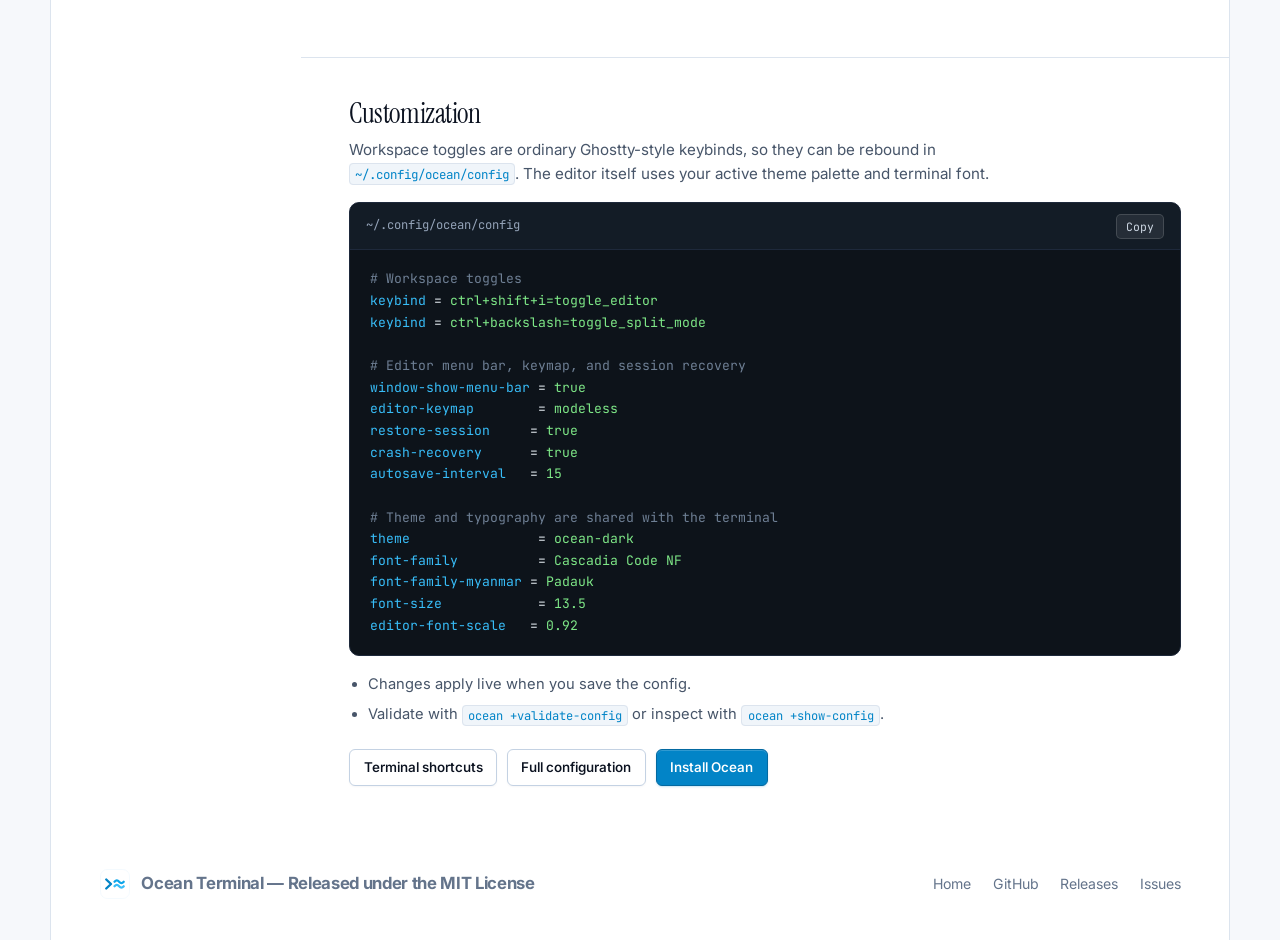
==== commit b0a1d95c: "add: file tool" ====
--- a/website/editor.html
+++ b/website/editor.html
@@ -3,10 +3,10 @@
 <head>
   <meta charset="UTF-8" />
   <meta name="viewport" content="width=device-width, initial-scale=1.0" />
-  <title>Ocean Code Editor — Documentation | GPU Editor with LSP, WASM Plugins &amp; Myanmar Shaping</title>
+  <title>Ocean Code Editor — Documentation | Git, LSP &amp; Myanmar</title>
   <meta
     name="description"
-    content="Complete documentation for Ocean's built-in GPU code editor: workspace modes, modeless shortcuts, file explorer, fuzzy command palette, LSP, syntax highlighting, Myanmar grapheme editing, and sandboxed WASM plugins."
+    content="Documentation for Ocean's built-in code editor: windows, shortcuts, search, Git changes, LSP, and Myanmar editing."
   />
   <link rel="icon" type="image/svg+xml" href="./assets/ocean.svg" />
   <link rel="preconnect" href="https://fonts.googleapis.com" />
@@ -23,7 +23,7 @@
       <a href="./index.html" class="brand">
         <img src="./assets/ocean.svg" alt="Ocean Terminal Logo" class="brand-logo" />
         <span>Ocean</span>
-        <span class="brand-badge">Rust + OpenGL</span>
+        <span class="brand-badge">Fast &amp; lightweight</span>
       </a>
 
       <nav class="main-nav" aria-label="Primary Navigation">
@@ -55,19 +55,18 @@
       <div class="docs-breadcrumb">
         <a href="./index.html">Home</a><span>/</span>Documentation<span>/</span>Code Editor
       </div>
-      <div class="section-eyebrow">Built-in IDE</div>
-      <h1>A GPU code editor that lives <em>inside</em> your terminal.</h1>
+      <div class="section-eyebrow">Code editor</div>
+      <h1>A clean code editor, built into your terminal.</h1>
       <p class="lead">
-        Ocean ships a native, modeless code editor rendered directly on its instanced OpenGL pipeline — no TUI
-        abstractions, no external window, no Electron. Edit files at terminal speed, split them next to your shell, and
-        keep full Myanmar/Burmese shaping while you type.
+        Edit files, search, check Git, and run your shell without switching apps. It follows your Ocean theme and font,
+        with full Myanmar support while you type.
       </p>
       <div class="docs-meta-row">
-        <span class="docs-meta-pill">ropey B-tree buffer</span>
-        <span class="docs-meta-pill">Asynchronous LSP</span>
-        <span class="docs-meta-pill">Fuzzy command palette</span>
-        <span class="docs-meta-pill">Sandboxed WASM plugins</span>
-        <span class="docs-meta-pill">Myanmar grapheme clusters</span>
+        <span class="docs-meta-pill">Tabs &amp; explorer</span>
+        <span class="docs-meta-pill">Command palette</span>
+        <span class="docs-meta-pill">Search &amp; replace</span>
+        <span class="docs-meta-pill">Git changes &amp; blame</span>
+        <span class="docs-meta-pill">Myanmar ready</span>
       </div>
       <div class="hero-cta-row">
         <a href="./index.html#download" class="btn btn-primary">Download Ocean</a>
@@ -97,7 +96,7 @@
           <a href="#palette">Command palette</a>
           <a href="#languages">Languages &amp; LSP</a>
           <a href="#myanmar">Myanmar editing</a>
-          <a href="#plugins">WASM plugins</a>
+          <a href="#plugins">Plugins</a>
           <a href="#mouse">Mouse &amp; navigation</a>
           <a href="#customize">Customization</a>
         </nav>
@@ -107,22 +106,16 @@
         <section class="docs-section" id="overview">
           <h2>Overview</h2>
           <p>
-            The editor is part of the same binary as the terminal. It reuses Ocean's OpenGL renderer, font system, theme
-            palette, and event loop, so in-place switching between a shell and a source file is instant with no separate
-            configuration. <code>edit [PATH]</code> opens a separate editor window by default; use <code>edit --here</code>
-            to switch the current window instead.
-          </p>
-          <ul>
-            <li><strong>Native GPU pipeline.</strong> Cells, glyphs, gutters, tabs, popups, and squiggles are drawn through Ocean's instanced <code>glow</code>/<code>glutin</code> renderer.</li>
-            <li><strong>Rope-backed buffers.</strong> <code>ropey</code> keeps edits at O(log N), so multi-megabyte files stay responsive, with a transaction-based undo/redo stack that restores cursor positions.</li>
-            <li><strong>Modeless editing.</strong> Familiar developer bindings — <kbd>Ctrl</kbd>+<kbd>S</kbd>, <kbd>Ctrl</kbd>+<kbd>P</kbd>, <kbd>Ctrl</kbd>+<kbd>F</kbd>, <kbd>Ctrl</kbd>+<kbd>Z</kbd> — with no modal state to think about.</li>
-            <li><strong>Cluster-aware text.</strong> Cursor movement, selection, and deletion operate on shaped grapheme clusters, which keeps Burmese syllables intact.</li>
-            <li><strong>Built-in tooling.</strong> File explorer, fuzzy file/command palette, find bar, LSP completion and hover, diagnostics, and Extism plugins.</li>
-          </ul>
-          <div class="docs-note">
-            <strong>Tip:</strong> The editor follows the active Ocean theme and font settings. Switch themes live with
-            <kbd>Ctrl</kbd>+<kbd>Shift</kbd>+<kbd>P</kbd> → <strong>Switch Theme</strong> and the editor recolors immediately.
-          </div>
+            The editor is built into Ocean and follows your theme, font, and workspace. It opens in its own window by
+            default; use <code>edit --here</code> to switch the current window instead.
+          </p>
+          <ul>
+            <li><strong>Everything in one window:</strong> tabs, file explorer, command palette, search, and problems.</li>
+            <li><strong>Helpful language tools:</strong> syntax highlighting, LSP completion, diagnostics, and hover.</li>
+            <li><strong>Git built in:</strong> changes panel, gutter markers, diff view, and inline blame.</li>
+            <li><strong>Myanmar-ready:</strong> cursor movement, selection, and deletion keep Burmese syllables intact.</li>
+            <li><strong>Easy on the eyes:</strong> follows your Ocean theme, font, and editor font scale.</li>
+          </ul>
         </section>
 
         <section class="docs-section" id="launching">
@@ -137,14 +130,11 @@
                 <tr><th>Entry point</th><th>How</th></tr>
               </thead>
               <tbody>
-                <tr><td><code>ocean edit [PATH]</code></td><td>Open a file, or a folder as the workspace, in a <strong>separate editor window</strong>. No path opens the current directory.</td></tr>
-                <tr><td><code>edit [PATH]</code></td><td>Standalone launcher installed as an <code>ocean</code> symlink by the <code>.deb</code> and <code>.rpm</code> packages; opens a separate editor window.</td></tr>
-                <tr><td><code>edit --here [PATH]</code></td><td>Switches the <strong>current Ocean window</strong> into Pure Editor mode via local IPC instead of opening a new window.</td></tr>
-                <tr><td><code>ocean +editor-window [PATH]</code></td><td>Explicitly opens a <strong>separate editor window</strong> and leaves the terminal window untouched.</td></tr>
-                <tr><td><kbd>Ctrl</kbd>+<kbd>Shift</kbd>+<kbd>I</kbd></td><td>Toggle Pure Editor mode (Mode C) from a running session.</td></tr>
-                <tr><td><kbd>Ctrl</kbd>+<kbd>Shift</kbd>+<kbd>O</kbd></td><td>Open the current file/workspace in a separate editor window.</td></tr>
-                <tr><td><kbd>Ctrl</kbd>+<kbd>\</kbd></td><td>Toggle Split mode (Mode B): editor on top, terminal on the bottom.</td></tr>
-                <tr><td>Context Menu</td><td><kbd>Ctrl</kbd>+<kbd>Shift</kbd>+<kbd>P</kbd> → <strong>Toggle Code Editor</strong> (mnemonic <kbd>i</kbd>).</td></tr>
+                <tr><td><code>ocean edit [PATH]</code></td><td>Open a file or folder in a <strong>separate editor window</strong>. No path opens the current directory.</td></tr>
+                <tr><td><code>edit --here [PATH]</code></td><td>Open the editor in the <strong>current Ocean window</strong> instead.</td></tr>
+                <tr><td><kbd>Ctrl</kbd>+<kbd>Shift</kbd>+<kbd>I</kbd></td><td>Switch between terminal and editor in the current window.</td></tr>
+                <tr><td><kbd>Ctrl</kbd>+<kbd>Shift</kbd>+<kbd>O</kbd></td><td>Open the current file or workspace in a separate editor window.</td></tr>
+                <tr><td><kbd>Ctrl</kbd>+<kbd>\</kbd></td><td>Split the window: editor on top, terminal below.</td></tr>
               </tbody>
             </table>
           </div>
@@ -154,24 +144,19 @@
               <span>Launch examples</span>
               <button type="button" class="copy-btn" data-copy-target="docs-launch">Copy</button>
             </div>
-            <pre id="docs-launch"><span class="tok-comment"># Open a file directly</span>
+            <pre id="docs-launch"><span class="tok-comment"># Open a file in a separate editor window</span>
 <span class="tok-cmd">ocean</span> <span class="tok-flag">edit</span> src/main.rs
 
-<span class="tok-comment"># Open a folder as the workspace (enables Ctrl+P file finder and Ctrl+B explorer)</span>
+<span class="tok-comment"># Open a folder as the workspace</span>
 <span class="tok-cmd">ocean</span> <span class="tok-flag">edit</span> .
 
-<span class="tok-comment"># Standalone launcher installed by the .deb / .rpm packages</span>
-<span class="tok-cmd">edit</span> src/main.rs
-
-<span class="tok-comment"># Start a shell in the parent terminal tab while editing (Mode B)</span>
-<span class="tok-cmd">ocean</span> <span class="tok-flag">edit</span> .</pre>
+<span class="tok-comment"># Open in the current window instead</span>
+<span class="tok-cmd">ocean</span> <span class="tok-flag">edit</span> <span class="tok-flag">--here</span> .</pre>
           </div>
 
           <div class="docs-note">
-            <strong>No second window from inside Ocean.</strong> Each shell inherits an <code>OCEAN_SOCKET</code> and
-            <code>OCEAN_PANE_ID</code>; running <code>edit</code> sends a request to the owning window, which switches
-            that pane's window to the editor and opens the requested file or folder. From outside Ocean it reuses the
-            most recently active Ocean window if one is running; otherwise it starts a normal editor window.
+            <strong>Separate window by default.</strong> Use <code>--here</code> when you want the editor in the current
+            window.
           </div>
         </section>
 
@@ -186,21 +171,21 @@
             <article class="mode-card">
               <div class="mode-tag">Mode A</div>
               <h4>Pure Terminal</h4>
-              <p>The default Ocean experience. The editor keeps your documents in memory while hidden.</p>
+              <p>The default Ocean view. Your editor documents stay open in the background.</p>
               <div class="mode-keys"><kbd>Ctrl</kbd><kbd>\</kbd><span class="shortcut-hint">to reopen Split</span></div>
             </article>
 
             <article class="mode-card">
               <div class="mode-tag">Mode B</div>
               <h4>Split</h4>
-              <p>Editor on top, live PTY terminal below. Drag the divider to resize; the ratio is clamped between 15% and 85%.</p>
+              <p>Editor on top and a live terminal below. Drag the divider to resize.</p>
               <div class="mode-keys"><kbd>Ctrl</kbd><kbd>\</kbd></div>
             </article>
 
             <article class="mode-card">
               <div class="mode-tag">Mode C</div>
               <h4>Pure Editor</h4>
-              <p>The editor fills the window with its own tab bar, gutter, and status bar for focused work.</p>
+              <p>The editor fills the window for focused work.</p>
               <div class="mode-keys"><kbd>Ctrl</kbd><kbd>Shift</kbd><kbd>I</kbd></div>
             </article>
           </div>
@@ -243,45 +228,23 @@
                 <tr><th>Shortcut</th><th>Action</th></tr>
               </thead>
               <tbody>
-                <tr><td><kbd>Ctrl</kbd>+<kbd>S</kbd></td><td>Save the active document to disk</td></tr>
-                <tr><td><kbd>Ctrl</kbd>+<kbd>P</kbd></td><td>Open the Neovim-style bottom <code>:</code> command palette / fuzzy file finder</td></tr>
-                <tr><td><kbd>Ctrl</kbd>+<kbd>B</kbd></td><td>Show / hide the file explorer sidebar</td></tr>
-                <tr><td><kbd>Ctrl</kbd>+<kbd>Shift</kbd>+<kbd>F</kbd></td><td>Open workspace search and replace</td></tr>
-                <tr><td><kbd>Ctrl</kbd>+<kbd>Shift</kbd>+<kbd>G</kbd></td><td>Open Git changes and refresh status</td></tr>
-                <tr><td><kbd>Ctrl</kbd>+<kbd>F</kbd></td><td>Neovim-style bottom <code>/</code> search line (<kbd>Enter</kbd> / <kbd>Shift</kbd>+<kbd>Enter</kbd> cycle matches, <kbd>Esc</kbd> closes)</td></tr>
-                <tr><td><kbd>Alt</kbd>+<kbd>Click</kbd></td><td>Add a cursor; <kbd>Ctrl</kbd>+<kbd>Alt</kbd>+<kbd>Up</kbd>/<kbd>Down</kbd> adds one above or below</td></tr>
-                <tr><td><kbd>Ctrl</kbd>+<kbd>Space</kbd></td><td>Trigger LSP autocompletion (<kbd>Up</kbd>/<kbd>Down</kbd> navigate, <kbd>Enter</kbd>/<kbd>Tab</kbd> accept, <kbd>Esc</kbd> dismiss)</td></tr>
-                <tr><td><kbd>Ctrl</kbd>+<kbd>K</kbd></td><td>Hover documentation for the symbol under the cursor</td></tr>
-                <tr><td><kbd>Ctrl</kbd>+<kbd>Z</kbd></td><td>Undo the last edit transaction, restoring the cursor</td></tr>
-                <tr><td><kbd>Ctrl</kbd>+<kbd>Y</kbd> / <kbd>Ctrl</kbd>+<kbd>Shift</kbd>+<kbd>Z</kbd></td><td>Redo</td></tr>
-                <tr><td><kbd>Ctrl</kbd>+<kbd>C</kbd> / <kbd>Ctrl</kbd>+<kbd>X</kbd> / <kbd>Ctrl</kbd>+<kbd>V</kbd></td><td>Copy / cut / paste using the system clipboard</td></tr>
-                <tr><td><kbd>Ctrl</kbd>+<kbd>W</kbd></td><td>Close the active document tab</td></tr>
-                <tr><td><kbd>Ctrl</kbd>+<kbd>Tab</kbd> / <kbd>Ctrl</kbd>+<kbd>Shift</kbd>+<kbd>Tab</kbd></td><td>Next / previous open document</td></tr>
-                <tr><td><kbd>Tab</kbd></td><td>Insert four spaces</td></tr>
-                <tr><td><kbd>Enter</kbd></td><td>Insert a newline and copy the current line's leading indentation</td></tr>
-                <tr><td><kbd>Esc</kbd></td><td>Dismiss the palette, find bar, completion, or hover popup</td></tr>
-              </tbody>
-            </table>
-          </div>
-
-          <h3>Workspace search &amp; multi-cursor</h3>
-          <p>
-            <kbd>Ctrl</kbd>+<kbd>Shift</kbd>+<kbd>F</kbd> or the <strong>Search</strong> activity-bar icon opens the
-            workspace search panel. Type a query and press <kbd>Enter</kbd>; use <kbd>Tab</kbd> to switch between the
-            find and replace fields, and <kbd>Ctrl</kbd>+<kbd>Enter</kbd> to replace every match after a confirmation
-            dialog. <strong>Aa</strong> toggles case sensitivity and <strong>W</strong> toggles whole-word matching.
-            Results are clickable <code>file:line</code> rows and respect <code>.gitignore</code>.
-          </p>
-          <p>
-            Add cursors with <kbd>Alt</kbd>+<kbd>Click</kbd> or <kbd>Ctrl</kbd>+<kbd>Alt</kbd>+<kbd>Up</kbd>/<kbd>Down</kbd>.
-            Typing, <kbd>Backspace</kbd>, <kbd>Delete</kbd>, paste, and arrow movement apply to every cursor;
-            <kbd>Esc</kbd> clears the extra cursors. The status bar shows the active cursor count.
-          </p>
-
-          <div class="docs-note">
-            The editor consumes editing keys only while it has focus. Global terminal bindings that are not used by the
-            editor — split management, tabs, font sizing — continue to work as usual.
-          </div>
+                <tr><td><kbd>F1</kbd></td><td>Open Help &amp; Shortcuts</td></tr>
+                <tr><td><kbd>Ctrl</kbd>+<kbd>P</kbd> / <kbd>Ctrl</kbd>+<kbd>Shift</kbd>+<kbd>P</kbd></td><td>Command palette and file finder</td></tr>
+                <tr><td><kbd>Ctrl</kbd>+<kbd>S</kbd></td><td>Save the active document</td></tr>
+                <tr><td><kbd>Ctrl</kbd>+<kbd>F</kbd></td><td>Find in the current file</td></tr>
+                <tr><td><kbd>Ctrl</kbd>+<kbd>Shift</kbd>+<kbd>F</kbd></td><td>Search and replace across the workspace</td></tr>
+                <tr><td><kbd>Ctrl</kbd>+<kbd>Shift</kbd>+<kbd>G</kbd></td><td>Open Git changes</td></tr>
+                <tr><td><kbd>Alt</kbd>+<kbd>1</kbd>…<kbd>5</kbd></td><td>Explorer / Search / Problems / Plugins / Git</td></tr>
+                <tr><td><kbd>Ctrl</kbd>+<kbd>W</kbd></td><td>Close the active tab</td></tr>
+                <tr><td><kbd>Ctrl</kbd>+<kbd>Tab</kbd> / <kbd>Ctrl</kbd>+<kbd>Shift</kbd>+<kbd>Tab</kbd></td><td>Next / previous document</td></tr>
+                <tr><td><kbd>Esc</kbd></td><td>Close the palette, find bar, or popup</td></tr>
+              </tbody>
+            </table>
+          </div>
+
+          <p>
+            Add a second cursor with <kbd>Alt</kbd>+<kbd>Click</kbd>. <kbd>Esc</kbd> clears extra cursors.
+          </p>
         </section>
 
         <section class="docs-section" id="vim">
@@ -304,44 +267,24 @@
             </table>
           </div>
 
-          <h3>Motions and operators</h3>
-          <ul>
-            <li><kbd>h</kbd> <kbd>j</kbd> <kbd>k</kbd> <kbd>l</kbd> and arrows move the cursor; counts work as expected (<code>3j</code>, <code>5l</code>).</li>
-            <li><code>w</code> <code>b</code> <code>e</code> move by word; <code>0</code> <code>^</code> <code>$</code> target line bounds; <code>gg</code> and <code>G</code> jump to the first/last line.</li>
-            <li><code>d</code>, <code>y</code>, and <code>c</code> accept motions: <code>dd</code>, <code>dw</code>, <code>d$</code>, <code>dj</code>, <code>dk</code>, <code>cw</code>.</li>
-            <li><code>x</code>, <code>X</code>, <code>p</code>, <code>P</code>, <code>J</code>, <code>r</code>, and <code>~</code> handle character edits, paste, join, replace, and case toggling.</li>
-            <li><kbd>u</kbd> and <kbd>Ctrl</kbd>+<kbd>r</kbd> undo and redo; Visual <code>d/y/c</code> operate on the selection.</li>
-            <li>Deletion and cursor motion stay grapheme-cluster aware, so <code>x</code> removes a whole Myanmar syllable.</li>
-          </ul>
-
-          <div class="docs-note">
-            The editor status strip shows the current mode, pending count/operator, command line, and any Ex error
-            message. In Normal/Visual mode every key is consumed by the editor so it never reaches the terminal.
-          </div>
+          <p>
+            Supports familiar motions, counts, operators, Visual selections, undo/redo, and <code>:w</code> /
+            <code>:q</code> commands. Burmese syllables stay intact during deletion.
+          </p>
         </section>
 
         <section class="docs-section" id="interface">
           <h2>Interface</h2>
           <p>
-            The editor uses a VSCode-inspired layout with a single set of chrome elements that stay consistent across
-            Split and Pure Editor modes.
-          </p>
-          <ul>
-            <li><strong>Document tabs</strong> are always visible, with an active accent, unsaved dirty dot, per-tab close button, and a <code>+</code> button for a new document.</li>
-            <li><strong>Breadcrumbs</strong> below the tabs show the active file path relative to the workspace root.</li>
-            <li><strong>Menu bar</strong> at the top of the editor (F10 or mouse) with File / Edit / View / Go / Help, recent files, quick open, find, view toggles, and split actions.</li>
-            <li><strong>Activity bar</strong> uses Nerd Font glyphs for <strong>Explorer</strong>, <strong>Search</strong>, <strong>Problems</strong>, <strong>Plugins</strong>, and <strong>Git</strong>; the search icon opens the workspace search panel, while <kbd>Ctrl</kbd>+<kbd>P</kbd> remains the command palette.</li>
-            <li><strong>Nerd Font icons</strong> render UI and file-type symbols from the active patched font and tint them by theme/language. Bundled PNGs are used automatically if no Nerd Font is installed.</li>
-            <li><strong>File-type icons</strong> appear on tabs, breadcrumbs, and explorer rows (Rust, TypeScript, JavaScript, Python, Go, C/C++, HTML, CSS, JSON, TOML, Markdown, Shell, Docker).</li>
-            <li><strong>Plugins panel</strong> lists installed plugins with version and enabled state; click a row to enable/disable it.</li>
-            <li><strong>Session restore &amp; autosave</strong> reopen documents, cursor positions, scroll offsets, and the workspace on launch. Dirty/untitled buffers are snapshotted every 15 seconds and recovered after a crash.</li>
-            <li><strong>Git panel</strong> (<kbd>Ctrl</kbd>+<kbd>Shift</kbd>+<kbd>G</kbd>) lists the current branch, modified/untracked files, and staged state; click a row to open it. Gutter markers show changed lines, and the current line displays inline blame. The command palette can open the current file's diff against <code>HEAD</code>.</li>
-            <li><strong>Problems panel</strong> lists diagnostics across open documents; click an entry to open the file and jump to the line.</li>
-            <li><strong>Status bar</strong> shows the mode, file, error/warning counts, cursor position, language, and LSP state. It renders at 80% of the terminal font size by default.</li>
-            <li><strong>Unsaved-work dialog</strong> appears before closing a dirty document, closing the last tab/pane, quitting, or pressing the window close button. Choices are <strong>Save</strong> / <strong>Discard</strong> / <strong>Cancel</strong> (or <strong>Save All</strong> / <strong>Discard All</strong> / <strong>Cancel</strong>); <kbd>Esc</kbd> always cancels. <code>:q!</code> is the explicit force-discard.</li>
-            <li><strong>Code surface</strong> adds a full-width current-line highlight, indent guides, matching-bracket highlights, and cluster-aware selection.</li>
-            <li><strong>Command palette</strong> dims the editor behind a wider modal panel.</li>
-            <li><strong>Pure Editor</strong> hides the terminal tab bar and global shortcut bar, leaving one top tab row and one bottom status bar.</li>
+            A simple, focused layout that stays the same in Split and Pure Editor modes.
+          </p>
+          <ul>
+            <li><strong>Tabs and breadcrumbs</strong> show open files and the current path.</li>
+            <li><strong>Activity bar:</strong> Explorer, Search, Problems, Plugins, and Git.</li>
+            <li><strong>Git:</strong> branch and changed files, gutter markers, diff view, and inline blame.</li>
+            <li><strong>Status bar:</strong> line/column, errors and warnings, language, and branch.</li>
+            <li><strong>Clear dialogs:</strong> save or discard unsaved work before closing a file or the app.</li>
+            <li><strong>Nerd Font icons</strong> with automatic PNG fallback.</li>
           </ul>
         </section>
 
@@ -352,170 +295,84 @@
             with <code>ocean edit &lt;dir&gt;</code> (or the inherited shell working directory).
           </p>
           <ul>
-            <li><strong>Click a directory</strong> to expand or collapse it; <strong>click a file</strong> to open it in a new tab.</li>
-            <li><strong>Click the header</strong> to rescan the workspace after files change on disk.</li>
-            <li><strong>Drag the right edge</strong> of the sidebar to resize it. The default width is 210 px with an 80 px minimum.</li>
-            <li><strong>Mouse wheel</strong> scrolls the tree independently of the editor buffer.</li>
-            <li>Noisy directories — <code>.git</code>, <code>target</code>, <code>node_modules</code>, <code>.cache</code>, and <code>.DS_Store</code> — are skipped automatically.</li>
+            <li>Click a folder to expand it, or a file to open it.</li>
+            <li>Click the header to rescan the workspace.</li>
+            <li>Drag the right edge to resize the sidebar.</li>
           </ul>
         </section>
 
         <section class="docs-section" id="palette">
           <h2>Command palette &amp; file finder</h2>
           <p>
-            Press <kbd>Ctrl</kbd>+<kbd>P</kbd> for a single fuzzy entry point powered by <code>nucleo-matcher</code>.
-            Typing filters both built-in commands and workspace files, ranked by match quality.
-          </p>
-          <ul>
-            <li><strong>File search</strong> walks the workspace up to eight levels deep, respecting <code>.gitignore</code> and hidden-file rules.</li>
-            <li><strong>Built-in commands</strong> include Save, New Document, Close Document, Find, Toggle Explorer, Toggle Split, Pure Editor, Pure Terminal, Trigger Autocompletion, and plugin reload.</li>
-            <li><strong>Plugin commands</strong> registered through the WASM host appear alongside built-ins.</li>
-            <li><kbd>Up</kbd>/<kbd>Down</kbd> move the selection, <kbd>Enter</kbd> executes, <kbd>Backspace</kbd> edits the query, and <kbd>Esc</kbd> dismisses.</li>
+            Press <kbd>Ctrl</kbd>+<kbd>P</kbd> or <kbd>Ctrl</kbd>+<kbd>Shift</kbd>+<kbd>P</kbd> for a bottom <code>:</code>
+            prompt that finds files and runs commands.
+          </p>
+          <ul>
+            <li>Type to filter files and actions.</li>
+            <li><kbd>Enter</kbd> runs, <kbd>Esc</kbd> closes.</li>
           </ul>
         </section>
 
         <section class="docs-section" id="languages">
           <h2>Languages &amp; LSP</h2>
           <p>
-            Syntax highlighting is selected automatically from the file extension, with a few filename special cases:
-            <code>Cargo.toml</code> and <code>config</code> use TOML, while <code>Dockerfile</code> uses Shell.
+            Syntax highlighting works out of the box. Install a language server for completion, hover, and diagnostics.
           </p>
 
           <div class="docs-table-wrap">
             <table class="docs-table">
               <thead>
-                <tr><th>Language</th><th>Extensions</th><th>Language server</th></tr>
+                <tr><th>Language</th><th>Language server</th></tr>
               </thead>
               <tbody>
-                <tr><td><strong>Rust</strong></td><td><code>.rs</code></td><td><code>rust-analyzer</code></td></tr>
-                <tr><td><strong>Go</strong></td><td><code>.go</code></td><td><code>gopls</code></td></tr>
-                <tr><td><strong>TypeScript / JavaScript</strong></td><td><code>.ts .tsx .js .jsx .mjs .cjs</code></td><td><code>vtsls</code> or <code>typescript-language-server --stdio</code></td></tr>
-                <tr><td><strong>Python</strong></td><td><code>.py</code></td><td><code>pylsp</code> or <code>pyright-langserver --stdio</code></td></tr>
-                <tr><td><strong>C / C++</strong></td><td><code>.c .h .cpp .hpp .cc .cxx</code></td><td><code>clangd</code></td></tr>
-                <tr><td><strong>HTML</strong></td><td><code>.html .htm</code></td><td><code>vscode-html-language-server --stdio</code></td></tr>
-                <tr><td><strong>CSS / SCSS</strong></td><td><code>.css .scss</code></td><td><code>vscode-css-language-server --stdio</code></td></tr>
-                <tr><td><strong>JSON / JSONC</strong></td><td><code>.json .jsonc</code></td><td><code>vscode-json-language-server --stdio</code></td></tr>
-                <tr><td><strong>YAML</strong></td><td><code>.yaml .yml</code></td><td><code>yaml-language-server --stdio</code></td></tr>
-                <tr><td><strong>TOML</strong></td><td><code>.toml</code>, <code>Cargo.toml</code>, <code>config</code></td><td><code>taplo lsp stdio</code></td></tr>
-                <tr><td><strong>Shell</strong></td><td><code>.sh .bash .zsh</code>, <code>Dockerfile</code></td><td><code>bash-language-server start</code></td></tr>
-                <tr><td><strong>Markdown</strong></td><td><code>.md .markdown</code></td><td><code>marksman server</code></td></tr>
-                <tr><td><strong>Plain text</strong></td><td>Anything else</td><td>—</td></tr>
-              </tbody>
-            </table>
-          </div>
-
-          <h3>Language server behavior</h3>
-          <ul>
-            <li><strong>One server per language.</strong> A mixed workspace can run Rust, TypeScript, HTML, and CSS servers at the same time; each keeps its own project root and diagnostics.</li>
-            <li>Servers start automatically when a supported file is opened and communicate over stdio with JSON-RPC in background threads, so typing never blocks.</li>
-            <li>The client completes the LSP initialize handshake before sending document notifications, and answers server requests such as <code>client/registerCapability</code> and <code>workspace/configuration</code>.</li>
-            <li>Document open, change, save, and close notifications use monotonic revisions.</li>
-            <li>Completions and hover results are delivered asynchronously and matched to the file that requested them, so stale popups no longer appear.</li>
-            <li>Positions are converted between UTF-16 and shaped grapheme clusters, keeping diagnostics and hover correct for Myanmar and other non-ASCII text.</li>
-            <li>Errors and warnings render as colored gutter markers, Problems panel entries, and underline squiggles.</li>
-            <li>If no server binary is installed, editing still works: the status bar shows <code>LSP: &lt;server&gt; not found</code> and completion falls back to words already present in the buffer. Install the server and use the palette action <strong>LSP: Restart Language Server</strong>.</li>
-          </ul>
+                <tr><td><strong>Rust</strong></td><td><code>rust-analyzer</code></td></tr>
+                <tr><td><strong>TypeScript / JavaScript</strong></td><td><code>vtsls</code></td></tr>
+                <tr><td><strong>Python</strong></td><td><code>pyright</code> or <code>pylsp</code></td></tr>
+                <tr><td><strong>C / C++</strong></td><td><code>clangd</code></td></tr>
+                <tr><td><strong>HTML / CSS / JSON</strong></td><td><code>vscode-langservers-extracted</code></td></tr>
+                <tr><td><strong>Other languages</strong></td><td>Syntax highlighting without a server</td></tr>
+              </tbody>
+            </table>
+          </div>
+
           <div class="docs-note">
-            <strong>Install examples:</strong>
-            <code>rustup component add rust-analyzer</code>,
-            <code>go install golang.org/x/tools/gopls@latest</code>,
-            <code>npm i -g vscode-langservers-extracted yaml-language-server</code>,
-            <code>npm i -g vtsls</code>,
-            <code>cargo install taplo-cli marksman</code>,
-            <code>npm i -g bash-language-server</code>,
-            plus your distribution's <code>clangd</code> and <code>python-lsp-server</code> packages.
+            Servers start automatically when a supported file opens. If one is missing, editing still works and
+            completion falls back to words already in the file.
           </div>
         </section>
 
         <section class="docs-section" id="myanmar">
           <h2>Myanmar editing</h2>
           <p>
-            The editor does not treat text as isolated codepoints. Lines are segmented with
-            <code>unicode-segmentation</code> and shaped with <code>rustybuzz</code>, so the cursor, selection, and
-            deletion all respect complete Burmese grapheme clusters.
+            Burmese syllables stay together while you type, move the cursor, select, and delete.
           </p>
           <div class="myanmar-specimen" style="margin: 1.1rem 0">
             <div class="specimen-row">
-              <div class="specimen-tag">Kinzi + Tall AA</div>
+              <div class="specimen-tag">Everyday text</div>
               <div class="specimen-text">မင်္ဂလာပါ — မြန်မာဘာသာစကား</div>
             </div>
             <div class="specimen-row">
-              <div class="specimen-tag">Stacked Consonants &amp; Medials</div>
+              <div class="specimen-tag">Stacked consonants</div>
               <div class="specimen-text">ပြည်ထောင်စု • ဗုဒ္ဓဘာသာ • ဣန္ဒြေ • တက္ကသိုလ်</div>
             </div>
-            <div class="specimen-row">
-              <div class="specimen-tag">Pre-base E + Medial Ra</div>
-              <div class="specimen-text">ကြွေးမြီ • ကြေ • မြေ</div>
-            </div>
-          </div>
-          <ul>
-            <li><strong>Cluster cursor movement.</strong> Arrow keys step over a whole syllable instead of landing between a base consonant and its vowel or virama.</li>
-            <li><strong>Atomic deletion.</strong> <kbd>Backspace</kbd> and <kbd>Delete</kbd> remove composite clusters without leaving orphaned diacritics or dotted circles.</li>
-            <li><strong>UTN #11 normalization.</strong> Out-of-order typing such as <code>ကုိ</code> is normalized to <code>ကို</code>, and <code>ကေြ</code> to <code>ကြေ</code>.</li>
-            <li><strong>IME commits reach the document.</strong> Text composed by IBus, Fcitx, or Keyman is inserted at the editor caret instead of being sent to the shell.</li>
-            <li><strong>Visible preedit.</strong> Wayland (<code>zwp_text_input_v3</code>) and X11 (<code>XIM</code>) composition is rendered as a shaped pill at the editor cursor.</li>
-            <li><strong>Space and dead keys work.</strong> Space inserts a document space, and <code>event.text</code> fallbacks cover compose sequences and non-IME Burmese layouts.</li>
-            <li><strong>Vim-aware IME.</strong> With <code>editor-keymap = vim</code>, IME input is enabled only in Insert mode; Normal and Visual mode keys never leak into the terminal.</li>
-            <li><strong>Zawgyi-One display.</strong> <kbd>Ctrl</kbd>+<kbd>Shift</kbd>+<kbd>M</kbd> toggles legacy log/file display without changing the underlying Unicode text.</li>
+          </div>
+          <ul>
+            <li>Cursor movement and deletion work on complete syllables.</li>
+            <li>IBus, Fcitx, and Keyman input goes to the editor, not the shell.</li>
+            <li>Adjustable Myanmar font size and optional Zawgyi display.</li>
           </ul>
         </section>
 
         <section class="docs-section" id="plugins">
-          <h2>WASM plugins</h2>
-          <p>
-            Ocean embeds <code>extism</code> to run sandboxed WebAssembly plugins built for <code>wasm32-wasip1</code>.
-            Installed plugins live in <code>~/.config/ocean/plugins/&lt;id&gt;.wasm</code> with an optional
-            <code>&lt;id&gt;.json</code> manifest and a shared <code>registry.json</code> for enabled state.
-          </p>
-
-          <div class="docs-table-wrap">
-            <table class="docs-table">
-              <thead><tr><th>Command</th><th>Purpose</th></tr></thead>
-              <tbody>
-                <tr><td><code>ocean +plugin-list</code></td><td>List installed plugins, versions, and enabled state</td></tr>
-                <tr><td><code>ocean +plugin-install &lt;file.wasm|https://...&gt;</code></td><td>Install a local or downloaded plugin (SHA-256 verified; <code>--force</code> overwrites)</td></tr>
-                <tr><td><code>ocean +plugin-enable/disable &lt;id&gt;</code></td><td>Toggle a plugin without removing it</td></tr>
-                <tr><td><code>ocean +plugin-remove &lt;id&gt;</code></td><td>Uninstall (<code>--force</code> when enabled)</td></tr>
-                <tr><td><code>ocean +plugin-info &lt;id&gt;</code></td><td>Show the manifest, version, source, and checksum</td></tr>
-                <tr><td><code>ocean +plugin-verify &lt;id&gt;</code></td><td>Recompute and compare the plugin checksum</td></tr>
-                <tr><td><code>ocean +plugin-update &lt;id&gt;</code></td><td>Reinstall from the recorded source</td></tr>
-                <tr><td><code>ocean +plugins-dir</code></td><td>Print the plugin directory</td></tr>
-              </tbody>
-            </table>
-          </div>
-
-          <div class="docs-table-wrap">
-            <table class="docs-table">
-              <thead>
-                <tr><th>Host function</th><th>Signature</th><th>Purpose</th></tr>
-              </thead>
-              <tbody>
-                <tr><td><code>ocean_get_buffer_slice</code></td><td><code>(offset: i64, len: i64) -&gt; String</code></td><td>Read a byte range from the active buffer</td></tr>
-                <tr><td><code>ocean_insert_text</code></td><td><code>(offset: i64, text: String)</code></td><td>Queue text insertion at a character offset</td></tr>
-                <tr><td><code>ocean_register_command</code></td><td><code>(name: String, callback: String)</code></td><td>Expose a command in the <kbd>Ctrl</kbd>+<kbd>P</kbd> palette</td></tr>
-                <tr><td><code>ocean_add_status_item</code></td><td><code>(text: String)</code></td><td>Add a persistent label to the editor status bar</td></tr>
-              </tbody>
-            </table>
-          </div>
-
-          <ul>
-            <li>Pending insertions are applied safely on the main thread and clamped to the buffer length.</li>
-            <li>Registered commands run their callback function when selected from the command palette.</li>
-            <li>Status items appear next to the LSP state in the editor status bar.</li>
-            <li>Reload plugins without restarting via the palette action <strong>Plugins: Reload WASM Plugins</strong>.</li>
-          </ul>
-
+          <h2>Plugins</h2>
+          <p>
+            Optional sandboxed plugins can add commands and status items. Install one from a local file or URL:
+          </p>
           <div class="code-card">
-            <div class="code-card-header">
-              <span>Plugin location</span>
-              <span>wasm32-wasip1</span>
-            </div>
-            <pre><span class="tok-comment"># Sandboxed plugins are loaded from:</span>
-<span class="tok-key">~/.config/ocean/plugins/</span>
-    format.wasm
-    linter.wasm
-    snippets.wasm</pre>
-          </div>
+            <pre><span class="tok-cmd">ocean</span> <span class="tok-flag">+plugin-install</span> plugin.wasm
+<span class="tok-cmd">ocean</span> <span class="tok-flag">+plugin-list</span></pre>
+          </div>
+          <p>Enable, disable, or remove plugins from the Plugins panel.</p>
         </section>
 
         <section class="docs-section" id="mouse">
@@ -526,14 +383,11 @@
                 <tr><th>Interaction</th><th>Behavior</th></tr>
               </thead>
               <tbody>
-                <tr><td>Single click</td><td>Place the cursor at the clicked cluster</td></tr>
-                <tr><td>Click + drag</td><td>Cluster-aware text selection</td></tr>
-                <tr><td>Double click</td><td>Select the word under the pointer</td></tr>
-                <tr><td>Triple click</td><td>Select the entire line</td></tr>
-                <tr><td>Mouse wheel</td><td>Scroll the buffer (or the file explorer when hovering it)</td></tr>
-                <tr><td>Drag split divider</td><td>Resize Mode B between editor and terminal</td></tr>
-                <tr><td>Drag explorer edge</td><td>Resize the file explorer sidebar</td></tr>
-                <tr><td>Click a document tab</td><td>Switch the active document</td></tr>
+                <tr><td>Single click</td><td>Place the cursor</td></tr>
+                <tr><td>Click + drag</td><td>Select text</td></tr>
+                <tr><td>Double click</td><td>Select the word</td></tr>
+                <tr><td>Mouse wheel</td><td>Scroll the editor or file explorer</td></tr>
+                <tr><td>Drag a divider</td><td>Resize the editor or sidebar</td></tr>
               </tbody>
             </table>
           </div>
@@ -571,9 +425,8 @@
           </div>
 
           <ul>
-            <li>Changes hot-reload when you save the config, or immediately with <kbd>Ctrl</kbd>+<kbd>Shift</kbd>+<kbd>,</kbd>.</li>
-            <li>Validate syntax anytime with <code>ocean +validate-config</code>, or inspect resolved values with <code>ocean +show-config</code>.</li>
-            <li>Per-document state — cursor, scroll position, language, and undo history — is kept while the tab stays open.</li>
+            <li>Changes apply live when you save the config.</li>
+            <li>Validate with <code>ocean +validate-config</code> or inspect with <code>ocean +show-config</code>.</li>
           </ul>
 
           <div class="docs-next">
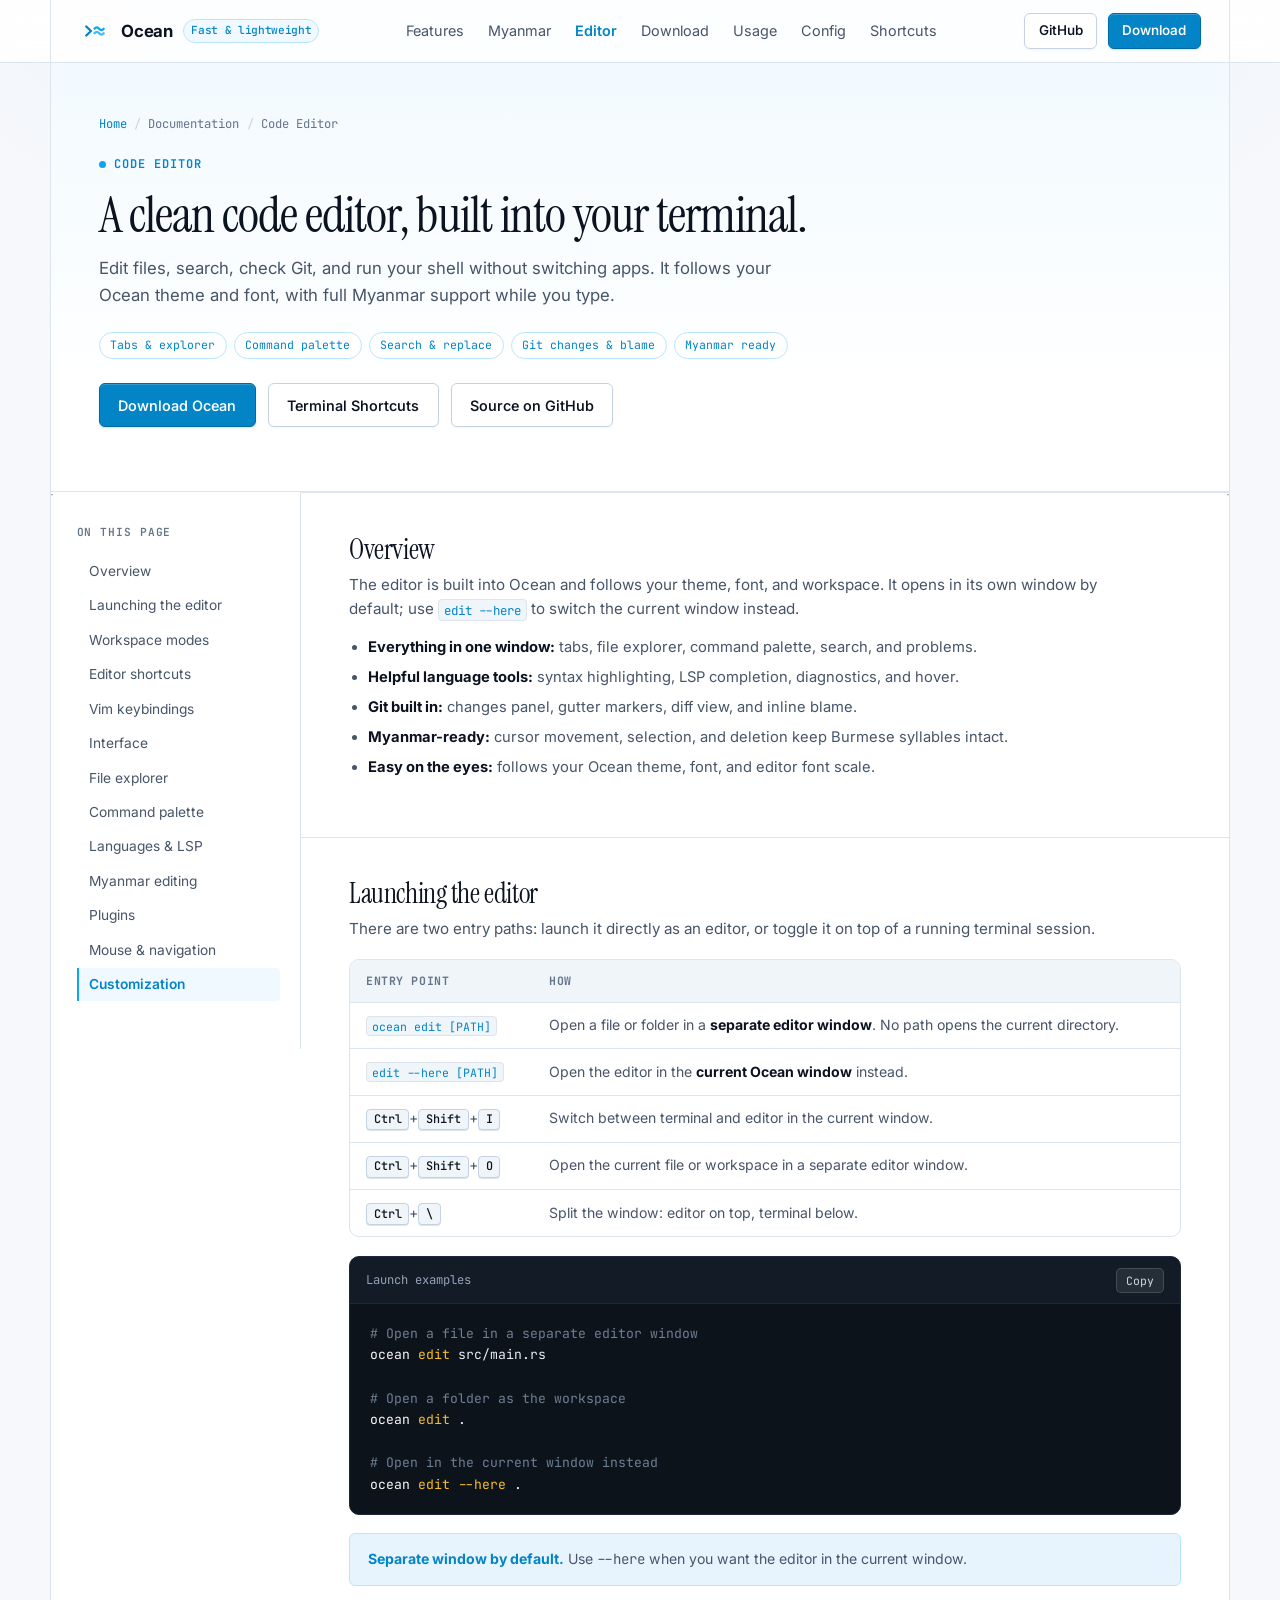
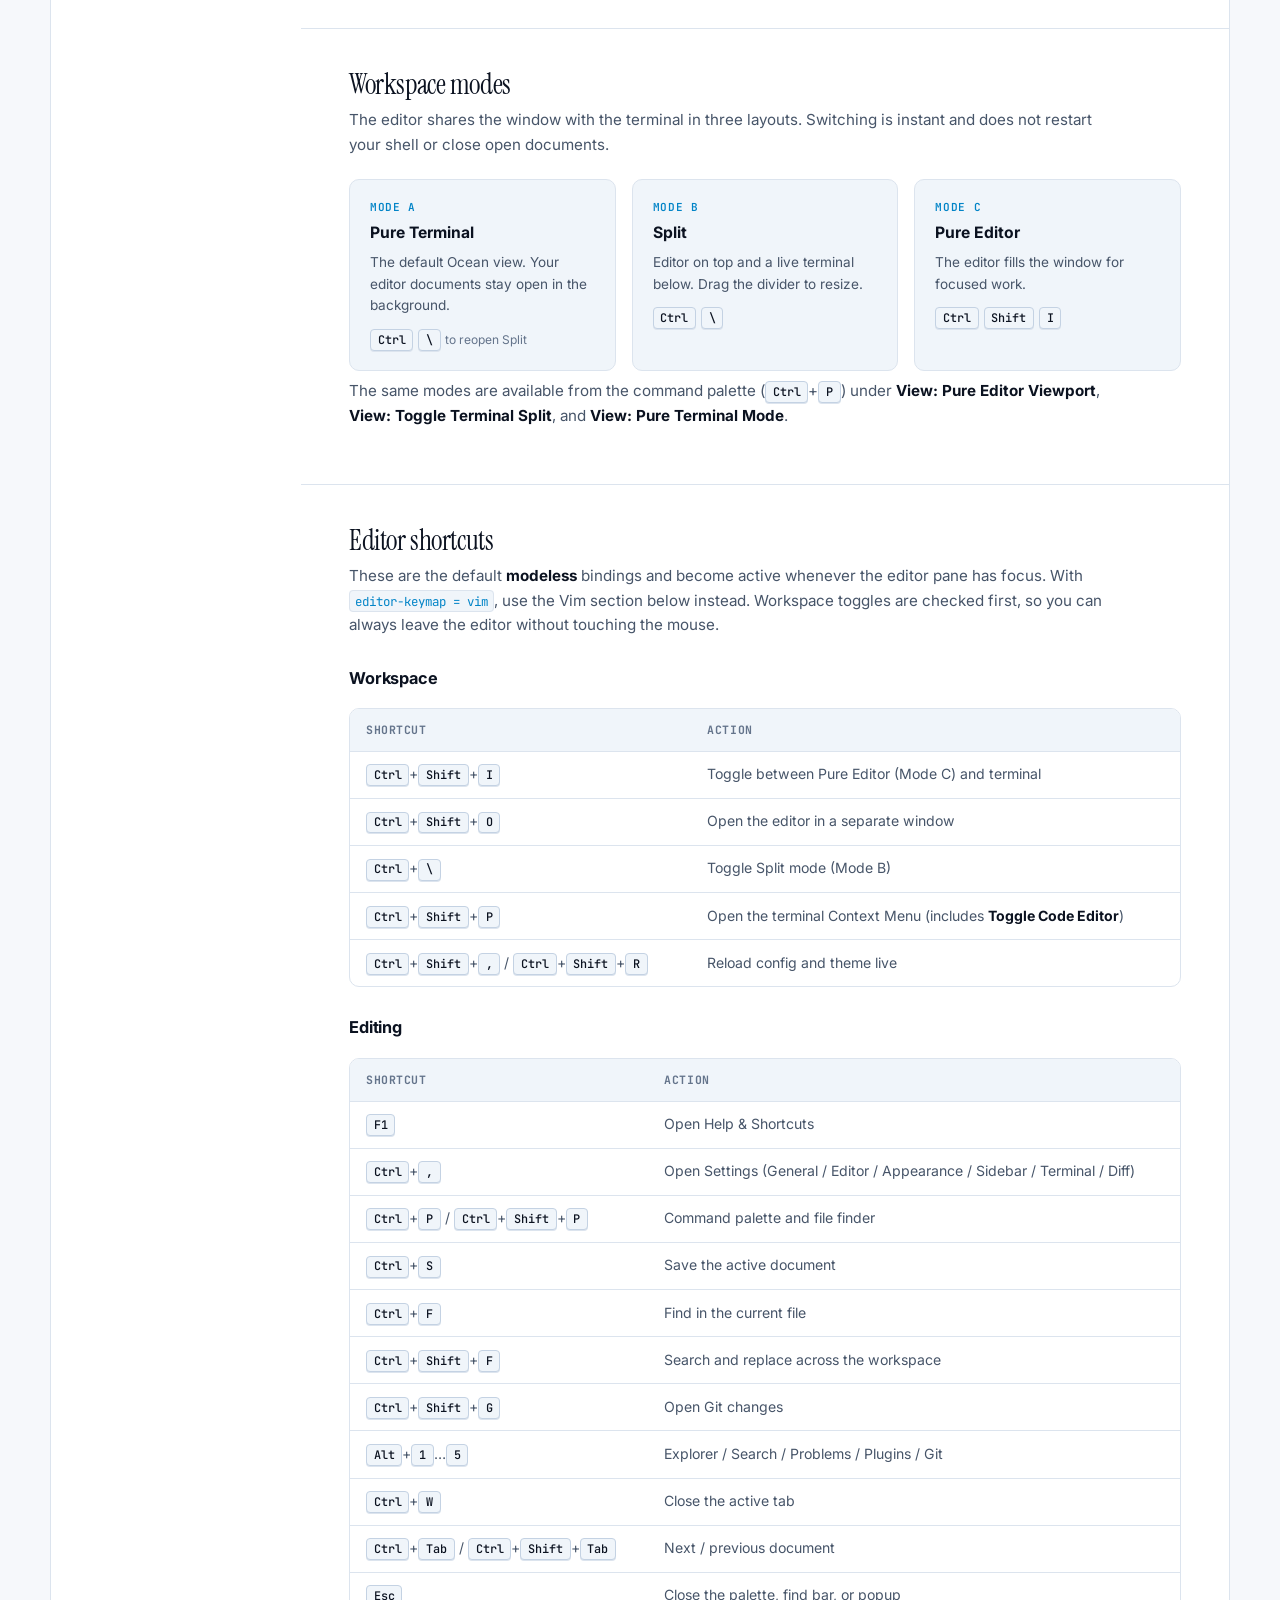
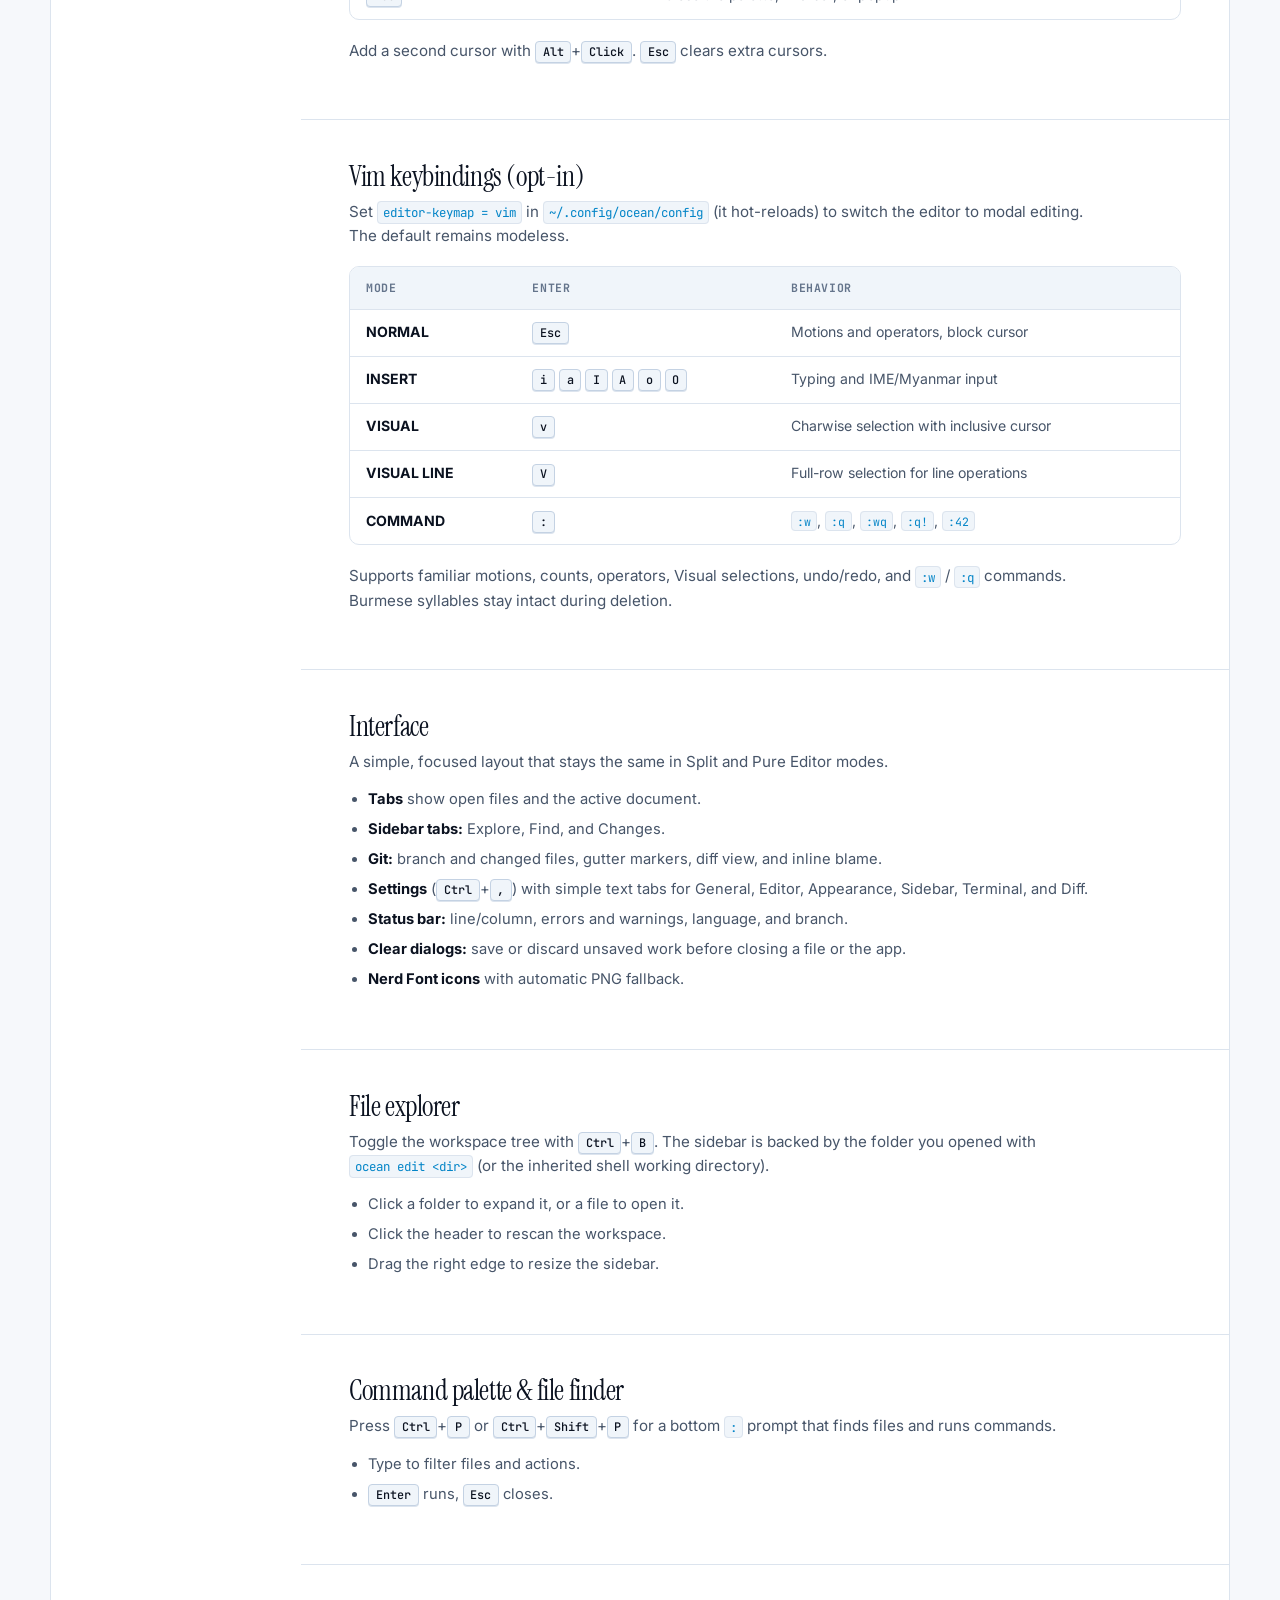
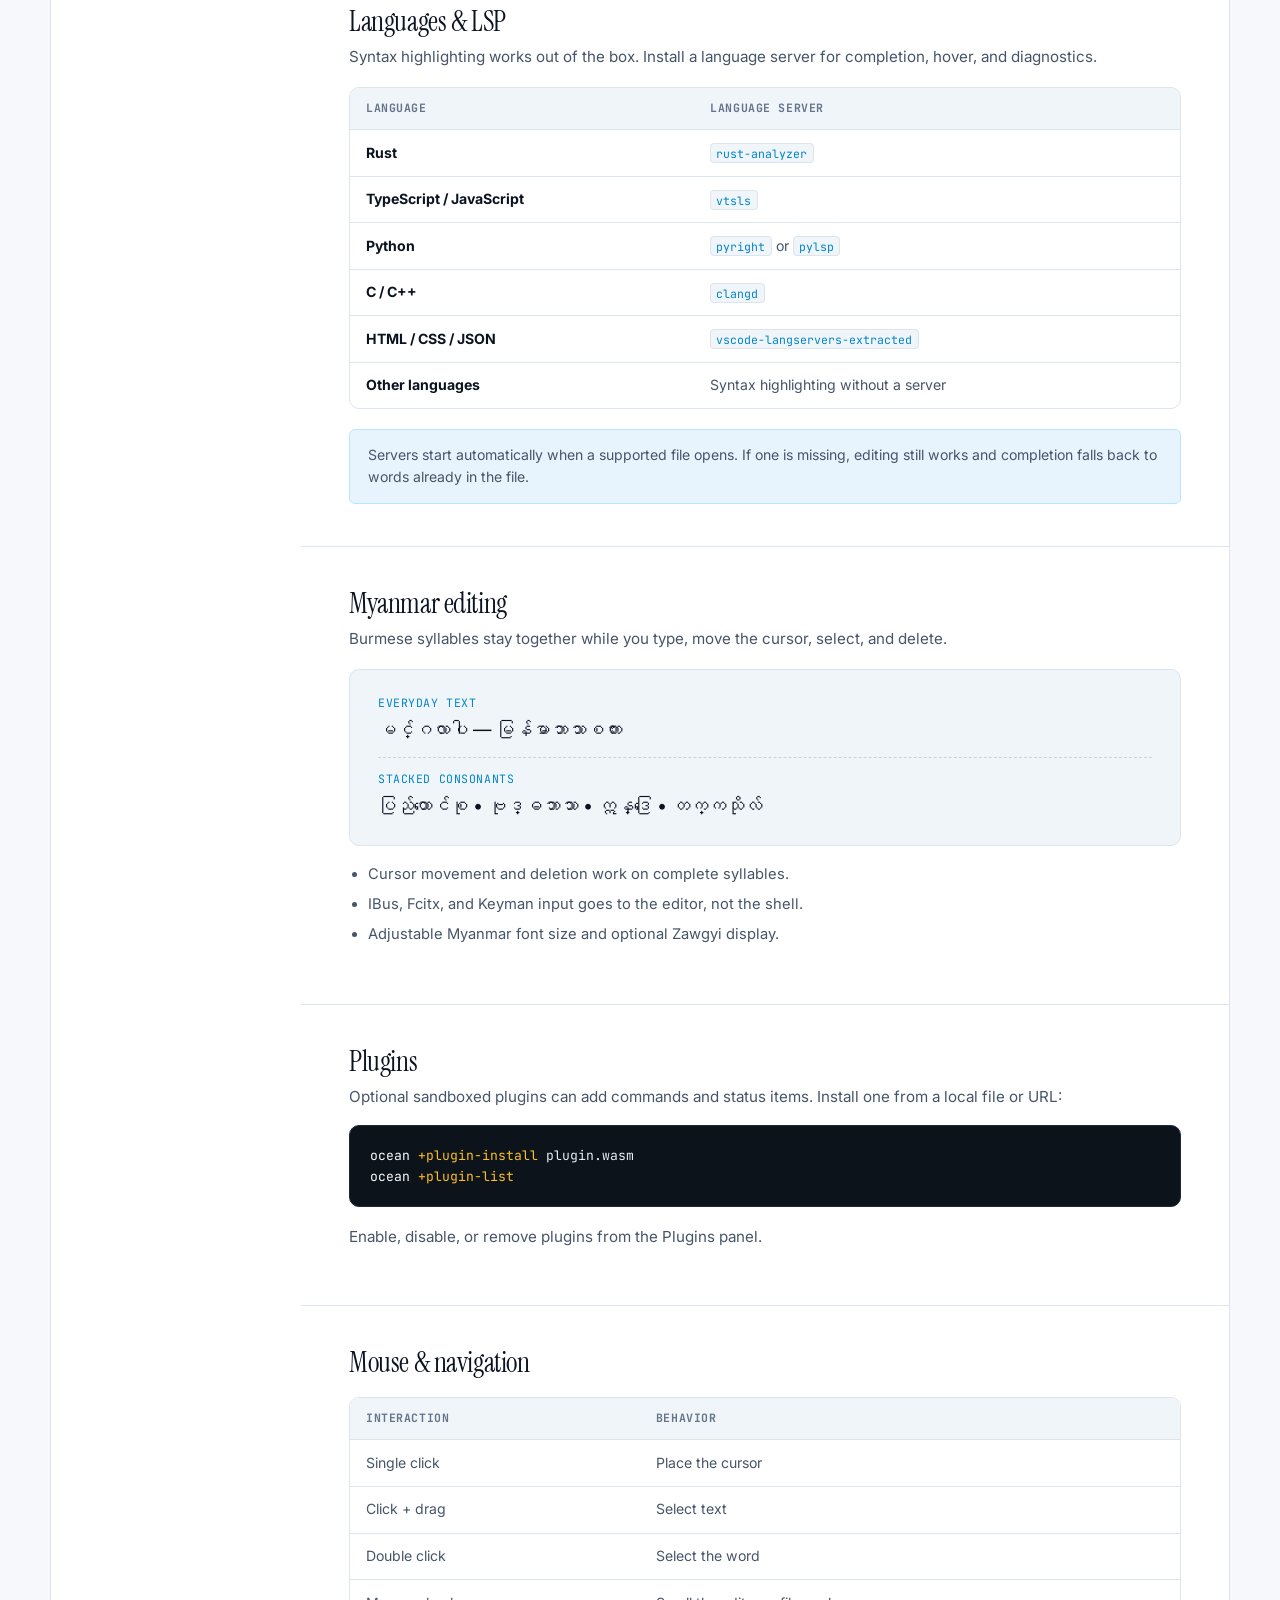
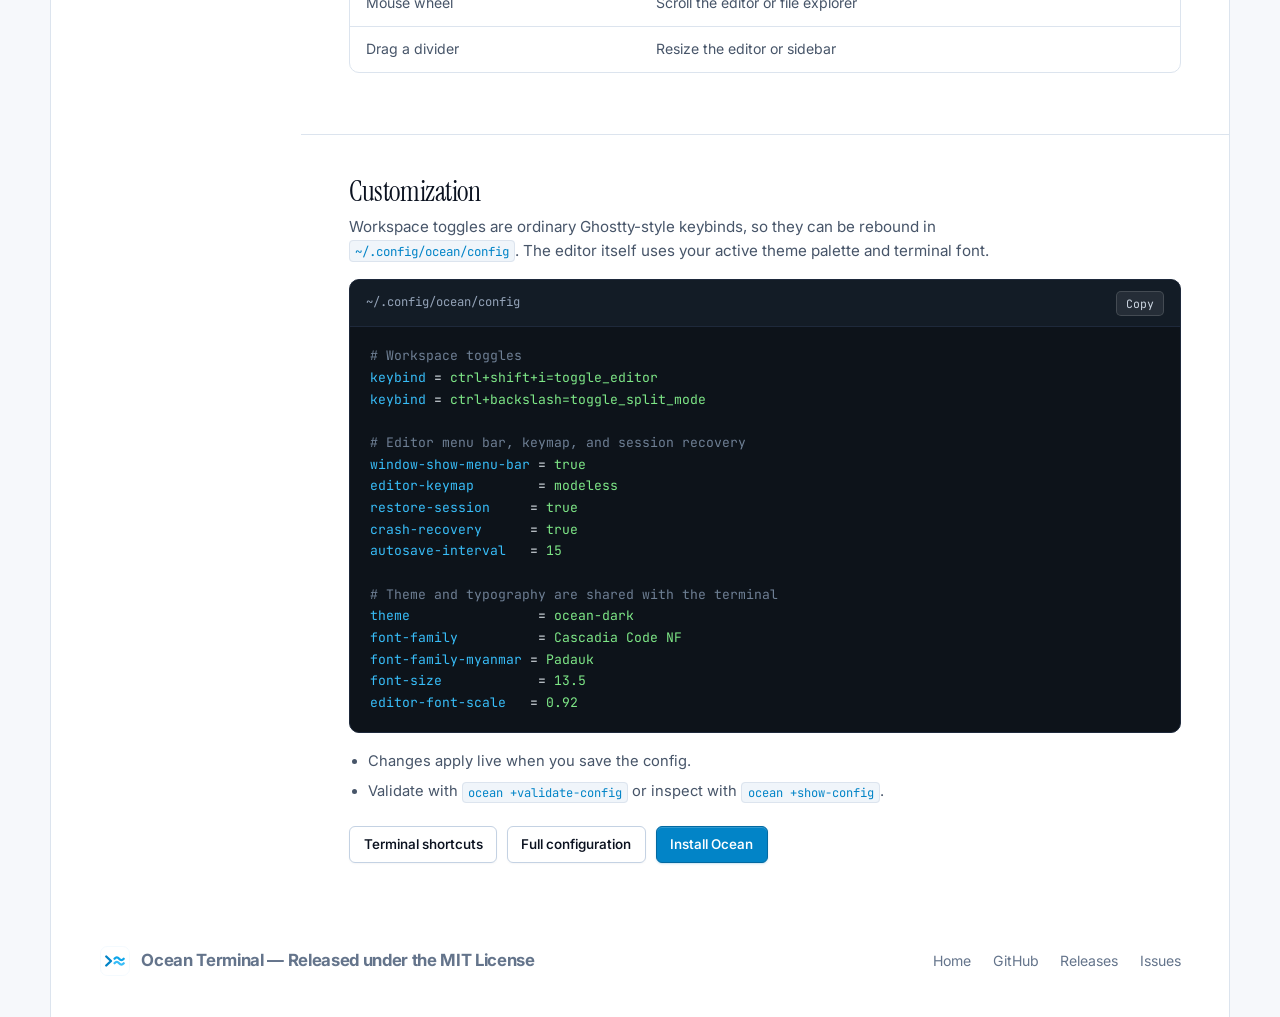
==== commit 0ac90b96: "fix: file tool update" ====
--- a/website/editor.html
+++ b/website/editor.html
@@ -229,6 +229,7 @@
               </thead>
               <tbody>
                 <tr><td><kbd>F1</kbd></td><td>Open Help &amp; Shortcuts</td></tr>
+                <tr><td><kbd>Ctrl</kbd>+<kbd>,</kbd></td><td>Open Settings (General / Editor / Appearance / Sidebar / Terminal / Diff)</td></tr>
                 <tr><td><kbd>Ctrl</kbd>+<kbd>P</kbd> / <kbd>Ctrl</kbd>+<kbd>Shift</kbd>+<kbd>P</kbd></td><td>Command palette and file finder</td></tr>
                 <tr><td><kbd>Ctrl</kbd>+<kbd>S</kbd></td><td>Save the active document</td></tr>
                 <tr><td><kbd>Ctrl</kbd>+<kbd>F</kbd></td><td>Find in the current file</td></tr>
@@ -279,9 +280,10 @@
             A simple, focused layout that stays the same in Split and Pure Editor modes.
           </p>
           <ul>
-            <li><strong>Tabs and breadcrumbs</strong> show open files and the current path.</li>
-            <li><strong>Activity bar:</strong> Explorer, Search, Problems, Plugins, and Git.</li>
+            <li><strong>Tabs</strong> show open files and the active document.</li>
+            <li><strong>Sidebar tabs:</strong> Explore, Find, and Changes.</li>
             <li><strong>Git:</strong> branch and changed files, gutter markers, diff view, and inline blame.</li>
+            <li><strong>Settings</strong> (<kbd>Ctrl</kbd>+<kbd>,</kbd>) with simple text tabs for General, Editor, Appearance, Sidebar, Terminal, and Diff.</li>
             <li><strong>Status bar:</strong> line/column, errors and warnings, language, and branch.</li>
             <li><strong>Clear dialogs:</strong> save or discard unsaved work before closing a file or the app.</li>
             <li><strong>Nerd Font icons</strong> with automatic PNG fallback.</li>
